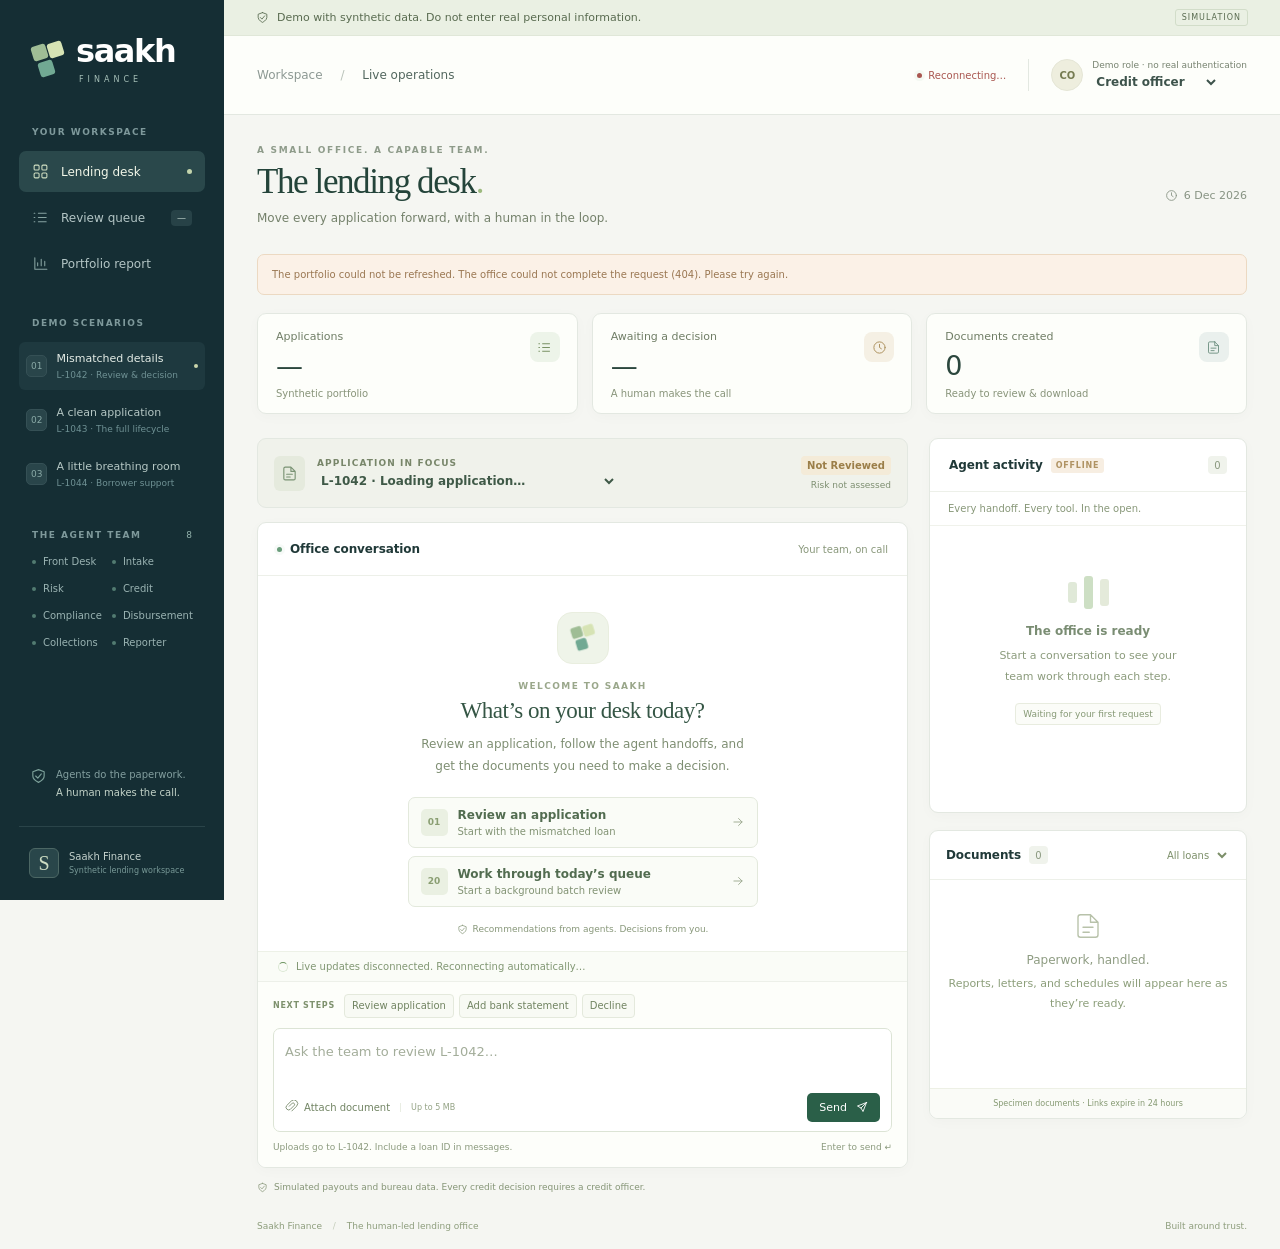
==== static/index.html @ af559e89 "Add lending console and live activity feed" ====
<!doctype html>
<html lang="en">
  <head>
    <meta charset="utf-8">
    <meta name="viewport" content="width=device-width, initial-scale=1">
    <meta name="theme-color" content="#152d33">
    <meta name="description" content="Saakh Finance — a synthetic lending office where agents do the paperwork and a human makes the call.">
    <title>Saakh Finance · Lending office</title>
    <link rel="stylesheet" href="/static/styles.css">
    <script src="/static/app.js" defer></script>
  </head>
  <body>
    <svg xmlns="http://www.w3.org/2000/svg" class="svg-library" aria-hidden="true">
      <symbol id="i-grid" viewBox="0 0 24 24"><rect x="3" y="3" width="7" height="7" rx="1.5"/><rect x="14" y="3" width="7" height="7" rx="1.5"/><rect x="3" y="14" width="7" height="7" rx="1.5"/><rect x="14" y="14" width="7" height="7" rx="1.5"/></symbol>
      <symbol id="i-chart" viewBox="0 0 24 24"><path d="M4 4v16h17M8 15v-4m5 4V6m5 9v-6"/></symbol>
      <symbol id="i-list" viewBox="0 0 24 24"><path d="M9 6h11M9 12h11M9 18h11M3 6h1m-1 6h1m-1 6h1"/></symbol>
      <symbol id="i-arrow" viewBox="0 0 24 24"><path d="M5 12h14m-6-6 6 6-6 6"/></symbol>
      <symbol id="i-send" viewBox="0 0 24 24"><path d="m21 3-7 18-4-7-7-4L21 3ZM10 14 21 3"/></symbol>
      <symbol id="i-paperclip" viewBox="0 0 24 24"><path d="m8 13 6-6a3 3 0 0 1 4 4l-8 8a5 5 0 0 1-7-7l9-9a7 7 0 0 1 10 10l-9 9" transform="translate(0 -1) scale(.9)"/></symbol>
      <symbol id="i-file" viewBox="0 0 24 24"><path d="M14 3H6a2 2 0 0 0-2 2v14a2 2 0 0 0 2 2h12a2 2 0 0 0 2-2V9l-6-6ZM14 3v6h6M8 13h8m-8 4h5"/></symbol>
      <symbol id="i-download" viewBox="0 0 24 24"><path d="M12 3v12m-5-5 5 5 5-5M4 16v4h16v-4"/></symbol>
      <symbol id="i-shield" viewBox="0 0 24 24"><path d="m12 3 8 3v6c0 5-8 9-8 9s-8-4-8-9V6l8-3Z"/><path d="m8 12 3 3 5-6"/></symbol>
      <symbol id="i-clock" viewBox="0 0 24 24"><circle cx="12" cy="12" r="9"/><path d="M12 7v5l3 2"/></symbol>
      <symbol id="i-plus" viewBox="0 0 24 24"><path d="M12 5v14M5 12h14"/></symbol>
    </svg>
    <a class="skip-link" href="#message-input">Skip to conversation</a>
    <div class="app-shell">
      <aside class="sidebar" aria-label="Workspace navigation">
        <a class="brand" href="/" aria-label="Saakh Finance home">
          <span class="brand-mark" aria-hidden="true"><span></span><span></span><span></span></span>
          <span class="brand-name">saakh<span>FINANCE</span></span>
        </a>
        <div class="sidebar-section-label">YOUR WORKSPACE</div>
        <nav class="primary-nav" aria-label="Main navigation">
          <a href="#workspace" class="nav-item active" aria-current="page"><svg class="icon"><use href="#i-grid"></use></svg><span>Lending desk</span><span class="nav-dot" aria-hidden="true"></span></a>
          <button class="nav-item" type="button" data-command="review queue"><svg class="icon"><use href="#i-list"></use></svg><span>Review queue</span><span class="nav-count" id="queue-count">—</span></button>
          <button class="nav-item" type="button" data-command="dashboard"><svg class="icon"><use href="#i-chart"></use></svg><span>Portfolio report</span></button>
        </nav>
        <div class="sidebar-section-label scenarios-label">DEMO SCENARIOS</div>
        <div class="scenario-list">
          <button type="button" class="scenario-button selected" data-select-loan="L-1042"><span class="scenario-number">01</span><span>Mismatched details<small>L-1042 · Review & decision</small></span><span class="scenario-indicator" aria-hidden="true"></span></button>
          <button type="button" class="scenario-button" data-select-loan="L-1043"><span class="scenario-number">02</span><span>A clean application<small>L-1043 · The full lifecycle</small></span><span class="scenario-indicator" aria-hidden="true"></span></button>
          <button type="button" class="scenario-button" data-select-loan="L-1044"><span class="scenario-number">03</span><span>A little breathing room<small>L-1044 · Borrower support</small></span><span class="scenario-indicator" aria-hidden="true"></span></button>
        </div>
        <div class="team-heading"><span class="sidebar-section-label">THE AGENT TEAM</span><span class="team-count">8</span></div>
        <div class="agent-roster" id="agent-roster" aria-label="Agent team">
          <div class="roster-agent" data-agent="front desk"><span class="roster-dot"></span>Front Desk</div>
          <div class="roster-agent" data-agent="intake"><span class="roster-dot"></span>Intake</div>
          <div class="roster-agent" data-agent="risk"><span class="roster-dot"></span>Risk</div>
          <div class="roster-agent" data-agent="credit"><span class="roster-dot"></span>Credit</div>
          <div class="roster-agent" data-agent="compliance"><span class="roster-dot"></span>Compliance</div>
          <div class="roster-agent" data-agent="disbursement"><span class="roster-dot"></span>Disbursement</div>
          <div class="roster-agent" data-agent="collections"><span class="roster-dot"></span>Collections</div>
          <div class="roster-agent" data-agent="reporter"><span class="roster-dot"></span>Reporter</div>
        </div>
        <div class="sidebar-note"><svg class="icon"><use href="#i-shield"></use></svg><p>Agents do the paperwork.<br><strong>A human makes the call.</strong></p></div>
        <div class="sidebar-footer"><span class="small-brand-mark">S</span><span>Saakh Finance<small>Synthetic lending workspace</small></span></div>
      </aside>

      <main class="main-shell" id="workspace">
        <div class="demo-banner"><svg class="icon"><use href="#i-shield"></use></svg><span>Demo with synthetic data. Do not enter real personal information.</span><span class="demo-label">SIMULATION</span></div>
        <header class="topbar">
          <div class="breadcrumb">Workspace <span>/</span> <strong>Live operations</strong></div>
          <div class="topbar-controls">
            <span class="connection-state connecting" id="connection-state" role="status"><span class="connection-dot"></span><span id="connection-label">Connecting</span></span>
            <div class="role-control"><span class="user-avatar" id="role-avatar" aria-hidden="true">CO</span><div><label for="role-select">Demo role · no real authentication</label><select id="role-select" aria-label="Synthetic demo role"><option value="credit_officer">Credit officer</option><option value="ops">Operations</option><option value="borrower">Borrower</option></select></div></div>
          </div>
        </header>
        <div class="page-content">
          <section class="page-heading" aria-labelledby="page-title"><div><div class="eyebrow">A SMALL OFFICE. A CAPABLE TEAM.</div><h1 id="page-title">The lending desk<span>.</span></h1><p>Move every application forward, with a human in the loop.</p></div><div class="date-chip"><svg class="icon"><use href="#i-clock"></use></svg><span id="today-label">Today</span></div></section>
          <div id="page-notice" class="page-notice" role="alert" hidden></div>
          <section class="metrics" aria-label="Workspace overview">
            <div class="metric-card"><div><span class="metric-label">Applications</span><strong id="metric-loans">—</strong></div><span class="metric-icon"><svg class="icon"><use href="#i-list"></use></svg></span><span class="metric-description">Synthetic portfolio</span></div>
            <div class="metric-card"><div><span class="metric-label">Awaiting a decision</span><strong id="metric-pending">—</strong></div><span class="metric-icon amber"><svg class="icon"><use href="#i-clock"></use></svg></span><span class="metric-description">A human makes the call</span></div>
            <div class="metric-card"><div><span class="metric-label">Documents created</span><strong id="metric-documents">—</strong></div><span class="metric-icon blue"><svg class="icon"><use href="#i-file"></use></svg></span><span class="metric-description">Ready to review & download</span></div>
          </section>

          <div class="workbench">
            <div class="conversation-column">
              <section class="loan-context" aria-label="Selected application">
                <div class="loan-icon" aria-hidden="true"><svg class="icon"><use href="#i-file"></use></svg></div>
                <div class="loan-select-wrap"><label for="loan-select">APPLICATION IN FOCUS</label><select id="loan-select"><option value="L-1042">L-1042 · Loading application…</option></select></div>
                <div class="loan-badges"><span id="loan-status" class="status-badge neutral">Loading</span><span id="loan-risk" class="risk-label">Risk not assessed</span></div>
              </section>

              <section class="chat-panel panel" aria-labelledby="conversation-title">
                <header class="panel-header"><div><span class="panel-heading-dot" aria-hidden="true"></span><h2 id="conversation-title">Office conversation</h2></div><span class="panel-subtitle">Your team, on call</span></header>
                <div class="messages" id="messages" role="log" aria-live="polite" aria-relevant="additions" aria-label="Conversation messages" tabindex="0">
                  <div class="welcome" id="welcome-card">
                    <span class="welcome-emblem" aria-hidden="true"><span class="brand-mark"><span></span><span></span><span></span></span></span>
                    <div class="eyebrow">WELCOME TO SAAKH</div><h3>What’s on your desk today?</h3><p>Review an application, follow the agent handoffs, and get the documents you need to make a decision.</p>
                    <div class="welcome-options"><button type="button" data-command="review L-1042"><span class="welcome-option-icon">01</span><span>Review an application<small>Start with the mismatched loan</small></span><svg class="icon"><use href="#i-arrow"></use></svg></button><button type="button" data-command="Review today's 20 applications"><span class="welcome-option-icon">20</span><span>Work through today’s queue<small>Start a background batch review</small></span><svg class="icon"><use href="#i-arrow"></use></svg></button></div>
                    <div class="welcome-footnote"><svg class="icon"><use href="#i-shield"></use></svg>Recommendations from agents. Decisions from you.</div>
                  </div>
                </div>
                <div class="work-status" id="work-status" role="status" hidden><span class="working-spinner" aria-hidden="true"></span><span id="work-status-text">The team is working on your request…</span></div>
                <div class="composer-area">
                  <div class="quick-actions"><span class="quick-actions-label">NEXT STEPS</span><div id="loan-actions" class="action-chips" aria-label="Commands for the selected loan"></div></div>
                  <form id="chat-form" class="composer-form">
                    <label for="message-input" class="sr-only">Message the lending team</label><textarea id="message-input" name="message" placeholder="Ask the team to review L-1042…" rows="2" maxlength="8000" required></textarea>
                    <div class="composer-toolbar"><div class="composer-tools"><input type="file" id="file-input" accept=".csv,.json,.pdf,.png,.jpg,.jpeg,.docx,.xlsx" hidden><button type="button" id="upload-button" class="upload-button" aria-label="Upload a document for the selected application"><svg class="icon"><use href="#i-paperclip"></use></svg><span>Attach document</span></button><span class="upload-hint">Up to 5 MB</span></div><button type="submit" id="send-button" class="send-button"><span>Send</span><svg class="icon"><use href="#i-send"></use></svg></button></div>
                  </form>
                  <div class="composer-caption"><span id="composer-context">Uploads go to L-1042. Include a loan ID in messages.</span><span>Enter to send <span aria-hidden="true">↵</span></span></div>
                </div>
              </section>
              <div class="workspace-footnote"><svg class="icon"><use href="#i-shield"></use></svg>Simulated payouts and bureau data. Every credit decision requires a credit officer.</div>
            </div>

            <aside class="inspector" aria-label="Agent activity and generated documents">
              <section class="activity-panel panel" aria-labelledby="activity-title">
                <header class="panel-header"><div><h2 id="activity-title">Agent activity</h2><span class="live-label" id="activity-live-label">LIVE</span></div><span class="count-badge" id="activity-count">0</span></header>
                <div class="activity-intro">Every handoff. Every tool. In the open.</div>
                <div id="activity-feed" class="activity-feed" role="log" aria-live="polite" aria-relevant="additions" aria-label="Live agent actions" tabindex="0"><div class="activity-empty" id="activity-empty"><div class="activity-empty-icon"><span></span><span></span><span></span></div><strong>The office is ready</strong><p>Start a conversation to see your team work through each step.</p><span class="empty-status">Waiting for your first request</span></div></div>
              </section>
              <section class="documents-panel panel" aria-labelledby="documents-title"><header class="panel-header"><div><h2 id="documents-title">Documents</h2><span class="count-badge" id="documents-count">0</span></div><select id="document-filter" aria-label="Filter documents"><option value="all">All loans</option><option value="selected">In focus</option></select></header><div class="documents-list" id="documents-list"><div class="documents-empty"><svg class="icon"><use href="#i-file"></use></svg><strong>Paperwork, handled.</strong><p>Reports, letters, and schedules<br>will appear here as they’re ready.</p></div></div><div class="documents-footer">Specimen documents · Links expire in 24 hours</div></section>
            </aside>
          </div>
          <footer class="page-footer"><span>Saakh Finance <span aria-hidden="true">/</span> The human-led lending office</span><span>Built around trust.</span></footer>
        </div>
      </main>
    </div>
    <div id="toast" class="toast" role="status" aria-live="polite" hidden></div>
  </body>
</html>
---- static/styles.css ----
@charset "UTF-8";
:root{--ink:#203938;--muted:#788582;--teal:#216b5b;--teal-dark:#195747;--teal-wash:#eaf3ee;--navy:#152e34;--paper:#f5f6f2;--line:#e3e8e1;--amber:#a37535;--white:#fff;--shadow:0 3px 14px rgba(25,49,45,.025);font-family:Inter,ui-sans-serif,system-ui,-apple-system,BlinkMacSystemFont,"Segoe UI",sans-serif;font-synthesis:none;color-scheme:light}
*{box-sizing:border-box}body{margin:0;background:var(--paper);color:var(--ink);font-size:14px;-webkit-font-smoothing:antialiased}button,input,textarea,select{font:inherit}button,a,select{-webkit-tap-highlight-color:transparent}button,select{cursor:pointer}button{color:inherit}button:disabled{cursor:wait;opacity:.55}button{transition:background .16s,color .16s,border-color .16s,transform .16s}button:focus-visible,a:focus-visible,select:focus-visible,textarea:focus-visible,[tabindex]:focus-visible{outline:3px solid #61ad98;outline-offset:3px}button:hover:not(:disabled){filter:brightness(.98)}a{color:inherit}.svg-library{position:absolute;width:0;height:0;overflow:hidden}.icon{width:18px;height:18px;flex-shrink:0;fill:none;stroke:currentColor;stroke-width:1.6;stroke-linecap:round;stroke-linejoin:round}.sr-only{position:absolute;width:1px;height:1px;padding:0;margin:-1px;overflow:hidden;clip:rect(0,0,0,0);white-space:nowrap;border:0}[hidden]{display:none!important}.skip-link{position:fixed;top:10px;left:10px;padding:12px 16px;z-index:20;background:white;border:2px solid var(--teal);border-radius:6px;transform:translateY(-160%)}.skip-link:focus{transform:translateY(0)}
.app-shell{display:flex;min-height:100vh}.sidebar{width:224px;flex:0 0 224px;background:var(--navy);color:#d7e2df;padding:35px 19px 22px;display:flex;flex-direction:column;min-height:100vh;position:sticky;top:0;height:100vh;overflow-y:auto;scrollbar-width:thin}.brand{display:flex;align-items:center;gap:12px;text-decoration:none;margin:0 13px 43px}.brand-name{font-size:32px;font-weight:650;letter-spacing:-1.4px;line-height:1;color:#fff}.brand-name>span{display:block;font-size:8px;letter-spacing:4px;font-weight:500;margin:9px 0 0 3px;color:#a6c0b8}.brand-mark{display:block;position:relative;width:32px;height:36px;flex-shrink:0}.brand-mark>span{display:block;position:absolute;width:15px;height:15px;border-radius:3px;transform:rotate(-17deg);background:#9fbd95}.brand-mark>span:nth-child(1){left:0;top:3px}.brand-mark>span:nth-child(2){left:16px;top:0;background:#d6e3b4}.brand-mark>span:nth-child(3){left:7px;top:19px;background:#71a993}.sidebar-section-label{font-size:9px;font-weight:600;letter-spacing:1.5px;color:#7e999b;margin:0 13px 14px}.primary-nav{display:grid;gap:5px}.nav-item{display:flex;align-items:center;gap:12px;text-align:left;width:100%;border:0;border-radius:7px;padding:12px 13px;background:transparent;text-decoration:none;font-size:12px;color:#b3c5c5;font-weight:500}.nav-item .icon{width:17px;height:17px;stroke-width:1.5;color:#88a4a2}.nav-item:hover{background:#203c42;color:#fff}.nav-item.active{background:#2a484b;color:#f2f7e9}.nav-item.active .icon{color:#d0dec2}.nav-dot{width:5px;height:5px;border-radius:50%;background:#c3d4ac;margin-left:auto}.nav-count{margin-left:auto;font-size:9px;background:#274247;color:#c4d7cf;border-radius:4px;padding:3px 5px;min-width:21px;text-align:center}.scenarios-label{margin-top:34px}.scenario-list{display:grid;gap:6px}.scenario-button{display:flex;align-items:center;text-align:left;gap:9px;border:0;width:100%;background:transparent;padding:10px 7px;color:#b6c8c5;border-radius:6px;font-size:11px;font-weight:500}.scenario-button:hover,.scenario-button.selected{background:#1e393f}.scenario-number{font-size:9px;color:#8baba8;background:#29454a;border:1px solid #355055;border-radius:5px;padding:5px 4px}.scenario-button small{display:block;color:#6f9194;font-size:9px;margin-top:5px;font-weight:400}.scenario-indicator{width:4px;height:4px;background:transparent;border-radius:50%;margin-left:auto}.scenario-button.selected .scenario-indicator{background:#cbd6ac}.scenario-button.selected{color:#e5ede7}.team-heading{display:flex;align-items:center;margin:32px 13px 14px}.team-heading .sidebar-section-label{margin:0}.team-count{font-size:9px;color:#94b4ad;margin-left:auto}.agent-roster{display:grid;grid-template-columns:1fr 1fr;gap:16px 10px;padding:2px 13px}.roster-agent{display:flex;align-items:center;gap:7px;color:#9ab3b2;font-size:10px}.roster-dot{width:4px;height:4px;background:#527b71;border-radius:50%;flex-shrink:0}.roster-agent.working{color:#e3edc4}.roster-agent.working .roster-dot{background:#d6e8a9;box-shadow:0 0 0 4px #d6e8a918;animation:pulse 1.3s ease-in-out infinite}.sidebar-note{display:flex;gap:9px;padding:22px 11px 24px;margin-top:auto;color:#7da19a}.sidebar-note .icon{width:17px;margin-top:5px}.sidebar-note p{margin:4px 0 0;font-size:10px;line-height:1.8;color:#839f9f}.sidebar-note strong{font-weight:400;color:#c3d3c8}.sidebar-footer{display:flex;gap:10px;align-items:center;border-top:1px solid #2a4449;padding:21px 10px 0;font-size:10px;font-weight:500;color:#c5d2cd}.small-brand-mark{display:flex;align-items:center;justify-content:center;font-family:Georgia,serif;font-size:20px;border:1px solid #4c6764;width:30px;height:30px;background:#29464a;border-radius:6px;color:#ccdcc2}.sidebar-footer small{display:block;font-size:8px;color:#789997;font-weight:400;margin-top:4px}
.main-shell{min-width:0;flex:1}.demo-banner{min-height:36px;display:flex;align-items:center;gap:8px;padding:8px 32px;background:#eaf0e3;color:#667657;border-bottom:1px solid #e0e7d8;font-size:10px;font-weight:450}.demo-banner .icon{width:13px;height:13px}.demo-label{font-size:8px;letter-spacing:1px;margin-left:auto;border:1px solid #d2ddc9;border-radius:3px;padding:3px 6px;white-space:nowrap}.topbar{height:79px;border-bottom:1px solid var(--line);padding:0 33px;display:flex;align-items:center;justify-content:space-between;gap:20px;background:#fdfefa}.breadcrumb{font-size:11px;color:#8d9993;white-space:nowrap}.breadcrumb span{display:inline-block;margin:0 14px;color:#bac3ba}.breadcrumb strong{font-weight:500;color:#52675e}.topbar-controls{display:flex;align-items:center;gap:22px}.connection-state{display:inline-flex;align-items:center;gap:6px;white-space:nowrap;color:#567868;font-size:10px}.connection-dot{width:5px;height:5px;border-radius:50%;background:#599a74;box-shadow:0 0 0 3px #599a740e}.connection-state.connecting{color:#a27d44}.connection-state.connecting .connection-dot{background:#a27d44}.connection-state.disconnected{color:#a95750}.connection-state.disconnected .connection-dot{background:#a95750}.role-control{display:flex;align-items:center;gap:9px;border-left:1px solid var(--line);padding-left:22px}.user-avatar{display:flex;align-items:center;justify-content:center;width:32px;height:32px;background:#eeeede;border:1px solid #e5e6d6;border-radius:50%;font-size:10px;font-weight:600;color:#767c52}.role-control label{display:block;font-size:8px;color:#8a9384;margin-bottom:3px}.role-control select{padding:0 18px 0 0;font-size:11px;background:transparent;border:0;max-width:165px;color:#3d534b;font-weight:550}.page-content{max-width:1570px;margin:auto;padding:30px 33px 18px}.page-heading{display:flex;align-items:center;justify-content:space-between;gap:20px;margin:0 0 26px}.eyebrow{color:#8e9b8a;font-size:8px;font-weight:600;letter-spacing:1.7px}.page-heading h1{font-family:Georgia,"Times New Roman",serif;font-weight:400;font-size:35px;letter-spacing:-1.4px;margin:7px 0 8px;line-height:1.12;color:#24443a}.page-heading h1>span{color:#9dba7f}.page-heading p{font-size:11px;color:#829082;margin:0;line-height:1.6}.date-chip{display:flex;align-items:center;gap:6px;color:#879383;font-size:10px;white-space:nowrap;margin-top:17px}.date-chip .icon{width:13px;height:13px}.metrics{display:grid;grid-template-columns:repeat(3,1fr);gap:14px;margin-bottom:24px}.metric-card{position:relative;padding:16px 18px 14px;border:1px solid var(--line);border-radius:9px;background:#fdfefa;box-shadow:var(--shadow)}.metric-label{display:block;font-size:10px;color:#7d8b7d;font-weight:500}.metric-card strong{display:block;font-size:27px;line-height:1.3;letter-spacing:-.8px;font-weight:450;color:#2b473d;margin-top:5px}.metric-icon{position:absolute;right:17px;top:18px;display:flex;align-items:center;justify-content:center;width:30px;height:30px;border-radius:8px;background:#edf4e9;color:#799164}.metric-icon .icon{width:15px;height:15px}.metric-icon.amber{background:#f5f0e4;color:#af9461}.metric-icon.blue{background:#eaf0ed;color:#78988a}.metric-description{display:block;margin-top:5px;font-size:9px;color:#98a08e}.workbench{display:grid;grid-template-columns:minmax(0,1fr) 318px;gap:21px;align-items:start}.conversation-column{min-width:0}.loan-context{display:flex;align-items:center;gap:12px;padding:14px 16px;border:1px solid var(--line);border-radius:9px;background:#f0f2eb;margin-bottom:14px;min-height:70px}.loan-icon{width:31px;height:35px;display:flex;align-items:center;justify-content:center;background:#e5eadd;color:#799273;border-radius:6px;flex-shrink:0}.loan-icon .icon{width:17px;height:17px}.loan-select-wrap{min-width:0;flex:1}.loan-select-wrap label{display:block;font-size:7px;letter-spacing:1.1px;font-weight:650;color:#8d987f;margin-bottom:5px}.loan-select-wrap select{display:block;width:100%;background:transparent;border:0;padding:0 17px 0 0;max-width:300px;font-size:11px;font-weight:550;color:#3f5947;text-overflow:ellipsis}.loan-badges{display:flex;align-items:flex-end;flex-direction:column;gap:5px;max-width:150px}.status-badge{display:inline-block;border-radius:4px;padding:4px 6px;font-size:8px;font-weight:550;background:#e6ecdf;color:#768267;white-space:nowrap}.status-badge.warning{background:#f4ebd8;color:#9b7e48}.status-badge.success{background:#dfefe6;color:#387b5d}.status-badge.danger{background:#f4e8e3;color:#ab6252}.risk-label{font-size:8px;color:#91a08a;white-space:nowrap}.risk-label.high{color:#b16e53}.risk-label.medium{color:#a1874c}.risk-label.low{color:#5e9171}.panel{background:#fff;border:1px solid var(--line);border-radius:9px;box-shadow:var(--shadow);overflow:hidden}.panel-header{height:53px;display:flex;align-items:center;justify-content:space-between;gap:12px;padding:0 19px;border-bottom:1px solid #edf0e9}.panel-header>div{display:flex;align-items:center;gap:8px;min-width:0}.panel-header h2{font-size:11px;font-weight:600;margin:0;letter-spacing:-.1px}.panel-heading-dot{width:5px;height:5px;background:#6a9d7b;border-radius:50%;box-shadow:0 0 0 3px #6a9d7b0d}.panel-subtitle{color:#9ca69a;font-size:8px;white-space:nowrap}.messages{height:375px;overflow-y:auto;padding:21px 20px;scrollbar-width:thin;scrollbar-color:#d6dfd2 transparent;overscroll-behavior:contain}.welcome{text-align:center;padding:15px 8px 8px;max-width:450px;margin:0 auto}.welcome-emblem{width:52px;height:52px;display:flex;align-items:center;justify-content:center;margin:0 auto 17px;background:#eff4e9;border:1px solid #e9eedf;border-radius:15px}.welcome-emblem .brand-mark{transform:scale(.74)}.welcome .eyebrow{font-size:7px;letter-spacing:1.4px;color:#9aa78b}.welcome h3{font-family:Georgia,"Times New Roman",serif;font-size:23px;font-weight:400;letter-spacing:-.5px;color:#355645;margin:7px 0 10px}.welcome>p{font-size:10px;color:#8a9785;line-height:1.8;max-width:330px;margin:0 auto 19px}.welcome-options{display:grid;gap:8px;max-width:350px;margin:0 auto}.welcome-options button{width:100%;display:flex;gap:10px;align-items:center;text-align:left;border:1px solid #e3e9dc;border-radius:7px;background:#fafcf7;padding:10px 12px;color:#526c50;font-size:10px;font-weight:550}.welcome-option-icon{width:27px;height:27px;border-radius:5px;background:#eaf0e2;display:flex;align-items:center;justify-content:center;color:#8a9e72;font-size:9px}.welcome-options small{display:block;margin-top:4px;color:#9aa58d;font-size:8px;font-weight:400}.welcome-options .icon{width:14px;height:14px;margin-left:auto;color:#9da990}.welcome-footnote{display:flex;align-items:center;justify-content:center;gap:5px;font-size:8px;color:#a1aa99;margin-top:17px}.welcome-footnote .icon{width:11px;height:11px}.composer-area{border-top:1px solid #edf0e9;padding:12px 15px 12px;background:#fdfefa}.quick-actions{display:flex;align-items:flex-start;gap:9px;margin-bottom:10px}.quick-actions-label{font-size:6px;letter-spacing:.7px;font-weight:650;color:#a0ab94;padding-top:7px;white-space:nowrap}.action-chips{display:flex;gap:5px;flex-wrap:wrap;min-width:0}.action-chip{border:1px solid #e4e9dc;background:#f8faf4;border-radius:4px;padding:5px 7px;font-size:8px;color:#839174;line-height:1.2}.action-chip:hover{border-color:#a3b896;color:#3d6b4d;background:#edf4e6}.composer-form{border:1px solid #dce4d5;border-radius:7px;padding:0 11px;background:#fff;transition:border-color .16s,box-shadow .16s}.composer-form:focus-within{border-color:#9db69c;box-shadow:0 0 0 3px #8aab8710}.composer-form textarea{display:block;border:0;resize:none;background:transparent;width:100%;min-height:62px;max-height:160px;outline:none!important;box-shadow:none;font-size:11px;color:#395443;line-height:1.7;padding:12px 0 7px}.composer-form textarea::placeholder{color:#a3ad9a}.composer-toolbar{display:flex;align-items:center;justify-content:space-between;gap:10px;padding:0 0 9px}.composer-tools{display:flex;align-items:center;gap:10px}.upload-button{border:0;background:transparent;padding:4px 0;display:flex;align-items:center;gap:5px;color:#85937c;font-size:8px}.upload-button .icon{width:14px;height:14px}.upload-hint{color:#b1b9a9;font-size:7px;border-left:1px solid #e9ede3;padding-left:10px}.send-button{display:flex;align-items:center;gap:9px;border:0;border-radius:5px;background:#2a5f48;color:#fff;font-size:9px;font-weight:500;padding:8px 12px}.send-button:hover{background:#214f3c}.send-button .icon{width:12px;height:12px;stroke-width:1.8}.composer-caption{display:flex;justify-content:space-between;gap:10px;font-size:7px;color:#a5ae9a;line-height:1.7;margin-top:8px}.composer-caption>span:last-child{white-space:nowrap}.workspace-footnote{display:flex;gap:6px;align-items:center;color:#9ca792;font-size:8px;margin:12px 0 0;line-height:1.6}.workspace-footnote .icon{width:11px;height:11px}.inspector{display:grid;gap:17px;min-width:0}.live-label{font-size:6px;letter-spacing:.8px;font-weight:600;background:#eaf4eb;color:#72a17b;padding:3px 5px;border-radius:3px}.live-label.offline{background:#f7eee2;color:#af9262}.count-badge{display:inline-flex;align-items:center;justify-content:center;font-size:8px;background:#f0f3ec;color:#8a987f;min-width:19px;height:18px;padding:0 5px;border-radius:4px}.activity-intro{font-size:9px;padding:11px 18px;color:#a1ab96;border-bottom:1px solid #f0f2eb}.activity-feed{height:286px;overflow-y:auto;padding:0 16px;scrollbar-width:thin;scrollbar-color:#d6dfd2 transparent;overscroll-behavior:contain}.activity-empty{text-align:center;max-width:220px;margin:45px auto 0}.activity-empty-icon{display:flex;gap:7px;align-items:center;justify-content:center;height:42px;margin:0 auto 9px}.activity-empty-icon span{width:9px;height:21px;border-radius:3px;background:#e0e9d8}.activity-empty-icon span:nth-child(2){height:33px;background:#cddfc4}.activity-empty-icon span:nth-child(3){height:27px;background:#e4eada}.activity-empty strong{font-size:11px;font-weight:550;color:#7a8d73}.activity-empty p{font-size:9px;line-height:1.9;color:#a0ab95;margin:8px auto 16px;max-width:180px}.empty-status{font-size:7px;border:1px solid #e8ecdf;color:#a1af93;border-radius:4px;padding:5px 7px;background:#fbfcf8}.documents-panel .panel-header{padding:0 16px;height:49px}.documents-panel select{font-size:8px;color:#9aa68e;border:0;background:transparent;padding-right:4px;max-width:90px}.documents-list{height:208px;overflow-y:auto;scrollbar-width:thin;scrollbar-color:#d6dfd2 transparent;padding:0 16px}.documents-empty{text-align:center;padding:31px 0 24px;color:#b8c2aa}.documents-empty>.icon{width:30px;height:30px;stroke-width:1.1;margin-bottom:9px}.documents-empty strong{display:block;font-size:10px;color:#8e9c82;font-weight:500}.documents-empty p{font-size:9px;color:#a8b29c;line-height:1.8;margin:7px 0 0}.documents-footer{font-size:7px;background:#fafbf7;color:#a6b097;text-align:center;padding:10px;border-top:1px solid #edf0e5}.page-footer{display:flex;justify-content:space-between;gap:20px;color:#a7b09c;font-size:7px;margin:27px 0 0}.page-footer>span>span{margin:0 8px;color:#c5cdbb}
.message{display:flex;align-items:flex-start;gap:10px;margin-bottom:20px;animation:appear .2s ease}.message:last-child{margin-bottom:4px}.message-avatar{display:flex;align-items:center;justify-content:center;width:27px;height:27px;flex:0 0 27px;background:#edf3e8;color:#78916d;font-size:8px;font-weight:650;border:1px solid #e1e9d9;border-radius:8px}.message-content{flex:1;min-width:0}.message-meta{display:flex;align-items:center;gap:8px;font-size:9px;margin:1px 0 6px;line-height:1.4}.message-author{font-weight:600;color:#4f6b4e}.message-time{color:#aab39e;font-size:7px}.message-text{margin:0;font-size:11px;white-space:pre-wrap;overflow-wrap:anywhere;color:#65775b;line-height:1.8}.message.user{flex-direction:row-reverse}.message.user .message-avatar{background:#edf0e4;color:#80885c;border-color:#e3e8d5}.message.user .message-meta{justify-content:flex-end}.message.user .message-text{background:#f0f5eb;border:1px solid #e7eedf;padding:10px 13px;border-radius:8px 2px 8px 8px;color:#4d6946}.message.user .message-content{max-width:88%}.message.error .message-text{color:#9b6256;background:#fbf3ee;border-left:2px solid #cd9a84;padding:9px 12px}.message.system .message-text{font-size:10px;color:#92a080}.message-file{display:flex;align-items:center;gap:9px;text-decoration:none;background:#fafcf6;border:1px solid #e1e9d8;border-radius:7px;padding:10px;margin-top:8px;color:#5b7b4b;font-size:10px;overflow-wrap:anywhere}.message-file>span{flex:1;min-width:0}.message-file .icon{width:17px;height:17px}.message-file:hover{background:#f0f7e9}.work-status{display:flex;align-items:center;gap:8px;font-size:9px;color:#819773;padding:9px 20px;border-top:1px solid #edf1e7;background:#fafcf7}.working-spinner{width:10px;height:10px;border-radius:50%;border:1.5px solid #dce8d4;border-top-color:#6d9560;animation:spin .8s linear infinite;flex-shrink:0}.activity-item{position:relative;padding:14px 0 14px 27px;border-bottom:1px solid #f0f3e9;animation:appear .18s ease}.activity-item:last-child{border-bottom:0}.activity-item:before{content:"";position:absolute;width:7px;height:7px;background:#d3dfc9;border:3px solid white;box-shadow:0 0 0 1px #e1e8d9;border-radius:50%;left:1px;top:16px}.activity-item.handoff:before{background:#94b97e}.activity-item.tool:before{background:#9aacae}.activity-item.error:before{background:#c48f78}.activity-item.mention:before{background:#b6a774}.activity-meta{display:flex;align-items:center;justify-content:space-between;gap:10px;font-size:8px;line-height:1.3;margin-bottom:5px}.activity-agent{font-weight:550;color:#667f59}.activity-time{font-size:6px;color:#b1baa5;white-space:nowrap}.activity-text{color:#8b9b7e;font-size:9px;line-height:1.75;white-space:pre-wrap;overflow-wrap:anywhere}.activity-kind{display:inline-block;margin-top:5px;font-size:6px;text-transform:uppercase;letter-spacing:.6px;background:#f2f5ed;color:#9bac8e;border-radius:3px;padding:3px 5px}.activity-item.error .activity-text{color:#a57966}.event-progress{display:block;width:100%;height:4px;border:0;border-radius:3px;margin:8px 0 2px;accent-color:#87a575}.document-item{display:flex;align-items:center;gap:9px;padding:12px 0;border-bottom:1px solid #edf1e5;text-decoration:none}.document-item:last-child{border:0}.document-item:hover .document-name{color:#47773b}.document-type{width:31px;height:35px;display:flex;align-items:center;justify-content:center;border:1px solid #e5eadb;background:#f5f8ef;color:#94a47e;border-radius:5px;font-size:6px;font-weight:600;flex-shrink:0;letter-spacing:.2px}.document-type.png,.document-type.jpg{background:#edf5ec;color:#83a17a}.document-type.csv,.document-type.xlsx{background:#ecf4ed;color:#6d9a7b}.document-info{min-width:0;flex:1}.document-name{font-size:9px;font-weight:500;color:#718264;white-space:nowrap;overflow:hidden;text-overflow:ellipsis;margin:0 0 5px}.document-meta{font-size:7px;color:#a7b097;display:flex;gap:7px}.document-item>.icon{width:12px;height:12px;color:#a6b092}.page-notice{background:#fbf1e7;border:1px solid #ecd9c2;color:#9a7752;padding:11px 14px;border-radius:7px;font-size:10px;line-height:1.7;margin-bottom:18px}.toast{position:fixed;bottom:24px;left:calc(50% + 100px);transform:translateX(-50%);z-index:10;background:#264d3b;color:#f0f6e6;border:1px solid #52754f;box-shadow:0 8px 35px #173c3425;padding:12px 18px;border-radius:8px;font-size:11px;max-width:min(500px,90vw);line-height:1.5}.toast.error{background:#805748;border-color:#a17d6d;color:#fff6ef}@keyframes spin{to{transform:rotate(360deg)}}@keyframes pulse{50%{opacity:.4}}@keyframes appear{from{opacity:0;transform:translateY(4px)}to{opacity:1;transform:translateY(0)}}
@media(min-width:1600px){.sidebar{width:245px;flex-basis:245px;padding-left:25px;padding-right:25px}.page-content{padding-top:36px}.page-heading h1{font-size:40px}.metrics{margin-bottom:28px}.workbench{grid-template-columns:minmax(0,1fr) 350px;gap:24px}.messages{height:420px}.activity-feed{height:315px}.documents-list{height:224px}.welcome{padding-top:30px}.welcome h3{font-size:27px}.welcome>p{font-size:11px;max-width:350px}.welcome-options{max-width:380px}.welcome-options button{font-size:11px;padding:12px}.panel-header h2{font-size:12px}.message-text{font-size:12px}.activity-text{font-size:10px}.document-name{font-size:10px}}
@media(max-width:1180px){.sidebar{width:196px;flex-basis:196px;padding:28px 12px 18px}.brand{margin-bottom:36px}.brand-name{font-size:29px}.sidebar-section-label{font-size:8px;letter-spacing:1px}.nav-item{font-size:11px}.scenario-button{font-size:10px;gap:7px}.scenario-button small{font-size:8px}.roster-agent{font-size:9px}.team-heading{margin-top:28px}.page-content{padding:26px 24px 18px}.topbar{padding:0 24px}.demo-banner{padding-left:24px;padding-right:24px}.workbench{grid-template-columns:minmax(0,1fr) 280px;gap:15px}.page-heading h1{font-size:31px}.role-control{padding-left:14px}.topbar-controls{gap:14px}.panel-subtitle{display:none}.messages{padding:18px 15px}.welcome h3{font-size:21px}.quick-actions{display:block}.quick-actions-label{display:none}.composer-caption>span:last-child{display:none}.loan-badges{max-width:105px}.loan-select-wrap select{font-size:10px}.loan-context{padding:12px 11px;gap:8px}.loan-icon{width:27px}.metric-card{padding:14px}.metric-icon{right:13px;top:16px}.metric-label{font-size:9px}.metric-description{font-size:8px}.composer-tools{gap:6px}.upload-hint{padding-left:6px}}
@media(max-width:1000px){.sidebar{width:181px;flex-basis:181px;padding-left:9px;padding-right:9px}.sidebar-section-label{margin-left:10px}.scenario-button{font-size:9px}.scenario-button small{font-size:7px}.brand{margin-left:10px;gap:9px}.brand-name{font-size:27px}.brand-mark{transform:scale(.9)}.roster-agent{font-size:8px;gap:5px}.agent-roster{padding:0 10px;gap:14px 6px}.sidebar-note{padding-left:10px;gap:5px}.sidebar-note p{font-size:9px}.page-content{padding:24px 20px 18px}.topbar{padding:0 20px}.demo-banner{padding-left:20px;padding-right:20px;font-size:9px}.workbench{grid-template-columns:minmax(0,1fr)}.inspector{grid-template-columns:1fr 1fr;gap:14px}.activity-feed{height:244px}.documents-list{height:253px}.activity-intro{font-size:8px}.documents-footer{padding:11px 5px;font-size:6px}.messages{height:345px}.welcome{padding-top:4px}.loan-badges{max-width:150px}.loan-select-wrap select{font-size:11px}.panel-subtitle{display:block}.workspace-footnote{margin-bottom:3px}.metric-description{font-size:7px}.metric-icon{width:26px;height:26px}.metric-label{font-size:8px}.metric-card strong{font-size:25px}.metric-card{padding:13px 12px}.page-heading p{font-size:10px}.topbar{height:72px}.breadcrumb{font-size:10px}.breadcrumb span{margin:0 8px}.role-control label{font-size:6px}.role-control select{font-size:10px}.connection-state{font-size:8px}.topbar-controls{gap:12px}.role-control{padding-left:12px}}
@media(max-width:760px){.app-shell{display:block}.sidebar{position:static;display:flex;flex-direction:row;align-items:center;width:100%;height:auto;min-height:0;overflow:visible;padding:15px 20px;gap:22px}.brand{margin:0;gap:8px}.brand-mark{transform:scale(.75);width:26px}.brand-name{font-size:25px}.brand-name>span{font-size:6px;margin-top:6px;letter-spacing:2.6px}.sidebar-section-label,.scenario-list,.team-heading,.agent-roster,.sidebar-note,.sidebar-footer{display:none}.primary-nav{display:flex;align-items:center;margin-left:auto;gap:4px}.nav-item{width:auto;font-size:9px;padding:9px 11px;gap:7px}.nav-item .icon{width:13px;height:13px}.nav-count,.nav-dot{display:none}.demo-banner{font-size:8px;min-height:34px;padding:8px 20px;line-height:1.5}.demo-label{font-size:6px}.topbar{height:66px}.page-content{padding-top:24px}.page-heading{margin-bottom:21px}.page-heading h1{font-size:32px}.date-chip{font-size:8px}.date-chip .icon{width:11px;height:11px}.page-heading .eyebrow{font-size:7px}.metrics{margin-bottom:19px;gap:10px}.metric-label{font-size:9px}.metric-card strong{font-size:26px}.metric-description{font-size:8px}.metric-icon{width:28px;height:28px}.workbench{gap:18px}.messages{height:375px}.welcome{padding-top:20px}.welcome h3{font-size:25px}.welcome>p{font-size:11px}.welcome-options{max-width:370px}.welcome-options button{font-size:11px}.welcome-options small{font-size:9px}.panel-header h2{font-size:12px}.message-text{font-size:12px}.message-meta{font-size:10px}.composer-form textarea{font-size:12px}.upload-button{font-size:9px}.send-button{font-size:10px}.action-chip{font-size:9px}.composer-caption{font-size:8px}.activity-text{font-size:10px}.activity-meta{font-size:9px}.activity-time{font-size:7px}.document-name{font-size:10px}.document-meta{font-size:8px}.document-type{font-size:7px}.documents-panel select{font-size:9px}.documents-count{font-size:9px}.page-footer{font-size:7px}.toast{left:50%;font-size:11px}.loan-select-wrap label{font-size:8px}.status-badge{font-size:9px}.risk-label{font-size:9px}}
@media(max-width:500px){.sidebar{padding:13px 15px;gap:10px}.brand{gap:5px}.brand-name{font-size:24px}.brand-name>span{font-size:5px;letter-spacing:2.5px}.nav-item{padding:9px 8px;font-size:0;gap:0}.nav-item .icon{width:17px;height:17px}.nav-item.active{font-size:9px;gap:6px}.demo-banner{padding:8px 15px;font-size:7px;gap:6px}.demo-banner .icon{width:12px}.demo-label{display:none}.topbar{padding:0 15px;height:64px}.breadcrumb{font-size:8px}.breadcrumb span{margin:0 6px}.role-control{padding-left:9px;gap:6px}.role-control label{font-size:5px}.role-control select{font-size:9px;max-width:122px}.user-avatar{width:27px;height:27px;font-size:8px}.connection-state{font-size:0;gap:0}.connection-dot{width:5px;height:5px}.topbar-controls{gap:9px}.page-content{padding:23px 15px 16px}.page-heading h1{font-size:30px;letter-spacing:-1px}.page-heading p{font-size:9px;max-width:230px}.page-heading .eyebrow{font-size:6px;letter-spacing:1.4px}.date-chip{display:none}.metrics{gap:7px;margin-bottom:17px}.metric-card{padding:12px 10px;border-radius:7px}.metric-label{font-size:7px;min-height:16px;max-width:90px;line-height:1.5}.metric-card strong{font-size:25px}.metric-icon{position:static;width:17px;height:17px;float:right;margin-top:-28px;background:transparent!important}.metric-icon .icon{width:14px;height:14px}.metric-description{font-size:6px;line-height:1.5;max-width:100px;min-height:18px;margin-top:3px}.loan-context{padding:12px 10px;gap:8px}.loan-icon{display:none}.loan-select-wrap select{font-size:10px;max-width:190px}.loan-select-wrap label{font-size:7px}.loan-badges{max-width:112px}.status-badge{font-size:7px}.risk-label{font-size:7px}.panel-header{padding:0 14px;height:49px}.panel-header h2{font-size:11px}.panel-subtitle{font-size:7px}.messages{height:365px;padding:17px 13px}.welcome{padding:17px 0 5px}.welcome h3{font-size:23px}.welcome>p{font-size:10px;max-width:275px}.welcome-options button{padding:10px;font-size:10px}.welcome-options small{font-size:8px}.welcome-footnote{font-size:7px}.composer-area{padding:11px}.action-chip{font-size:8px}.composer-form{padding:0 9px}.composer-form textarea{font-size:11px}.composer-caption{font-size:7px}.upload-button{font-size:8px}.upload-hint{font-size:6px}.send-button{font-size:9px}.workspace-footnote{font-size:7px;align-items:flex-start}.workspace-footnote .icon{margin-top:1px}.inspector{grid-template-columns:1fr;gap:16px}.activity-feed{height:240px;padding:0 16px}.activity-intro{font-size:9px}.activity-empty{margin-top:28px}.activity-empty strong{font-size:11px}.activity-empty p{font-size:10px}.empty-status{font-size:8px}.documents-list{height:218px}.documents-footer{font-size:7px}.documents-empty strong{font-size:11px}.documents-empty p{font-size:10px}.documents-panel select{font-size:10px}.document-name{font-size:11px}.page-footer{font-size:6px;gap:10px;margin-top:22px}.page-footer>span:last-child{display:none}.message-avatar{width:25px;height:25px;flex-basis:25px}.message{gap:7px}.message.user .message-content{max-width:90%}.message-text{font-size:11px}.message-meta{font-size:9px}.page-notice{font-size:10px;padding:10px 12px}}
@media(prefers-reduced-motion:reduce){*,*:before,*:after{animation:none!important;scroll-behavior:auto!important;transition:none!important}}

/* Keep supporting information readable at ordinary laptop and phone sizes. */
.demo-banner{font-size:11px;color:#596b50}.demo-label{font-size:8px}.breadcrumb{font-size:12px}.connection-state{font-size:10px}.role-control label{font-size:9px;color:#778370}.role-control select{font-size:12px}.eyebrow{font-size:9px}.page-heading p{font-size:12px;color:#74816b}.date-chip{font-size:11px}.metric-label{font-size:11px;color:#6f7d65}.metric-description{font-size:10px;color:#88947a}.loan-select-wrap label{font-size:9px;color:#78866a}.loan-select-wrap select{font-size:12px}.status-badge{font-size:10px}.risk-label{font-size:9px;color:#7e8f71}.panel-header h2{font-size:12px}.panel-subtitle{font-size:10px;color:#88977a}.welcome .eyebrow{font-size:9px}.welcome>p{font-size:12px;color:#7e8e72}.welcome-options button{font-size:12px}.welcome-options small{font-size:10px;color:#819273}.welcome-footnote{font-size:9px;color:#879779}.quick-actions-label{font-size:8px;color:#7e916d}.action-chip{font-size:10px;color:#718461}.composer-form textarea{font-size:13px}.upload-button{font-size:10px;color:#718463}.upload-hint{font-size:8px;color:#92a183}.send-button{font-size:11px}.composer-caption{font-size:9px;color:#8b9a7d}.workspace-footnote{font-size:9px;color:#859576}.message-text{font-size:13px;line-height:1.75}.message-meta{font-size:11px}.message-time{font-size:9px;color:#92a082}.message.system .message-text{font-size:11px}.message-file{font-size:11px}.work-status{font-size:10px}.activity-intro{font-size:10px;color:#889879}.activity-meta{font-size:10px}.activity-time{font-size:8px;color:#95a585}.activity-text{font-size:11px;color:#7a8d69}.activity-kind{font-size:8px;color:#7f936c}.activity-empty strong{font-size:12px}.activity-empty p{font-size:11px;color:#8b9b7c}.empty-status{font-size:9px;color:#869975}.count-badge{font-size:10px}.live-label{font-size:8px}.document-name{font-size:11px;color:#6c805d}.document-meta{font-size:9px;color:#8b9e79}.document-type{font-size:8px}.documents-panel select{font-size:10px;color:#7c8f69}.documents-empty strong{font-size:12px}.documents-empty p{font-size:11px;color:#8c9e7a}.documents-footer{font-size:8px;color:#869a73}.page-footer{font-size:9px;color:#8d9d7c}
@media(max-width:1180px){.breadcrumb{font-size:10px}.topbar-controls{gap:11px}.role-control label{font-size:8px}.role-control select{font-size:11px}.metric-label{font-size:10px}.metric-description{font-size:9px}.loan-select-wrap select{font-size:11px}.loan-select-wrap label{font-size:8px}.status-badge{font-size:9px}.quick-actions-label{display:none}.welcome-options button{font-size:11px}.welcome-options small{font-size:9px}.activity-text{font-size:10px}.document-name{font-size:10px}.message-text{font-size:12px}.composer-form textarea{font-size:12px}.upload-hint{display:none}}
@media(max-width:760px){.demo-banner{font-size:9px}.page-heading p{font-size:11px}.metric-label{font-size:10px}.metric-description{font-size:9px}.message-text{font-size:13px}.welcome-options button{font-size:12px}.welcome-options small{font-size:10px}.activity-text{font-size:11px}.document-name{font-size:11px}.page-footer{font-size:8px}}
@media(max-width:500px){.demo-banner{font-size:8px}.breadcrumb{font-size:9px}.role-control label{font-size:7px}.role-control select{font-size:10px}.connection-state{font-size:0}.page-heading .eyebrow{font-size:8px}.page-heading p{font-size:11px;max-width:290px}.metric-label{font-size:9px;min-height:27px}.metric-description{font-size:8px;min-height:24px}.loan-select-wrap label{font-size:8px}.loan-select-wrap select{font-size:11px}.status-badge{font-size:8px}.risk-label{font-size:8px}.panel-subtitle{font-size:8px}.welcome>p{font-size:11px}.welcome-options button{font-size:11px}.welcome-options small{font-size:9px}.welcome-footnote{font-size:8px}.action-chip{font-size:9px}.composer-caption{font-size:8px}.message-text{font-size:12px}.message-meta{font-size:10px}.message-time{font-size:8px}.upload-button{font-size:10px}.send-button{font-size:10px}.workspace-footnote{font-size:8px}.page-footer{font-size:7px}}
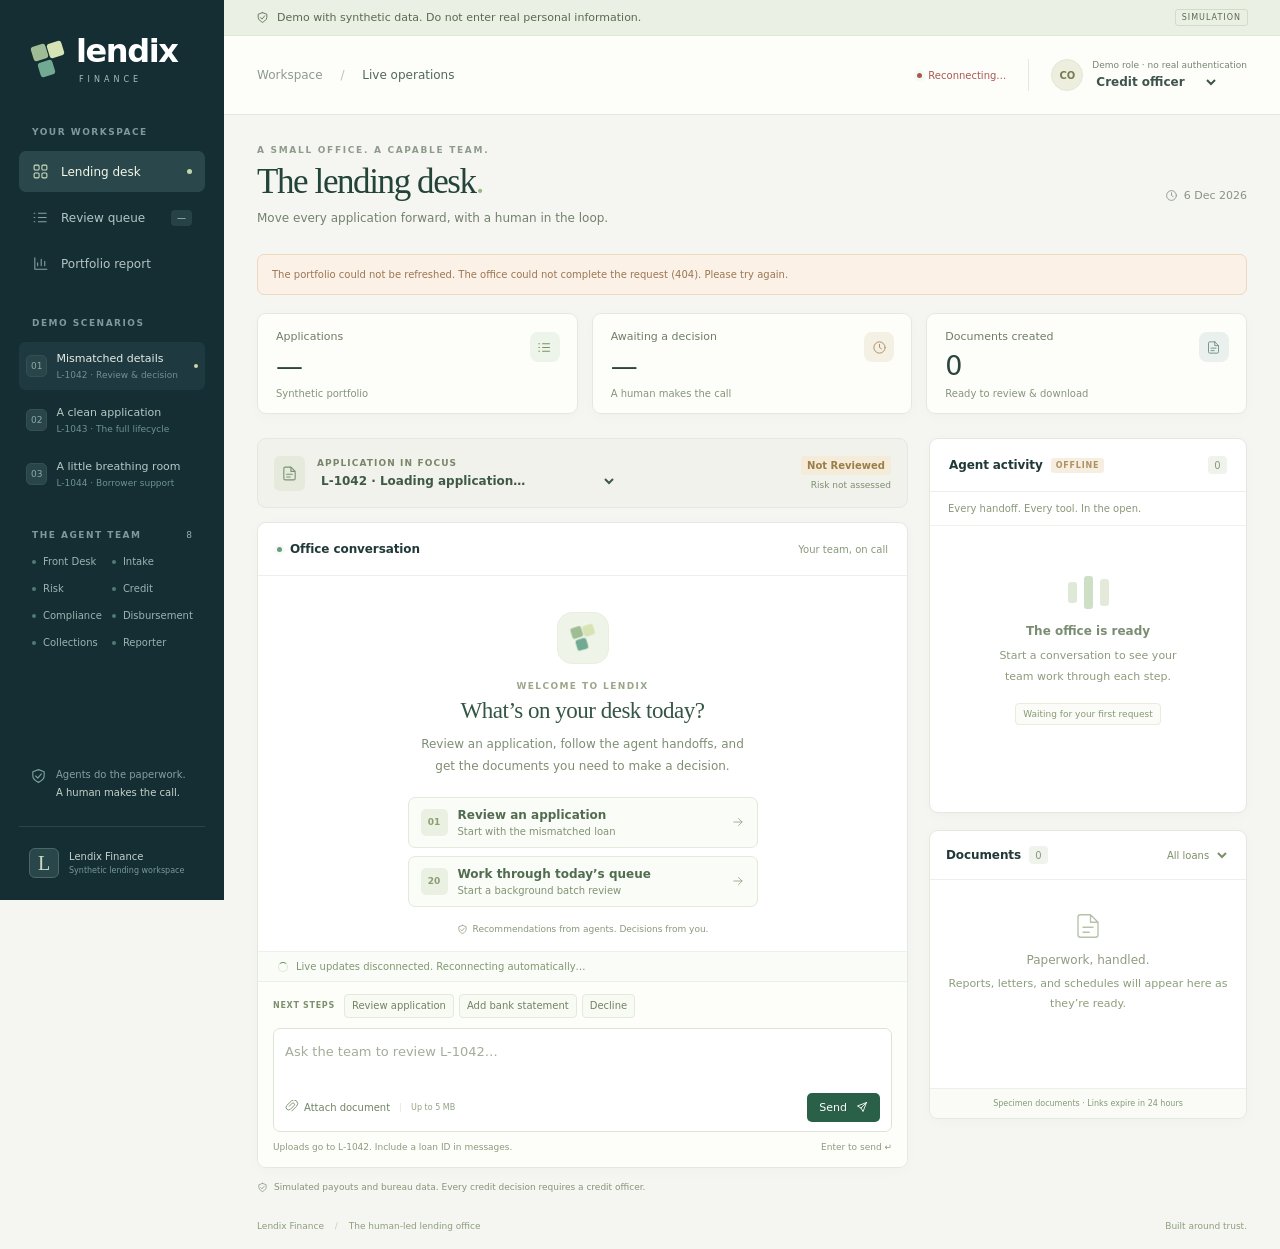
==== commit b420e10f: "Rename project to Lendix" ====
--- a/static/index.html
+++ b/static/index.html
@@ -4,8 +4,8 @@
     <meta charset="utf-8">
     <meta name="viewport" content="width=device-width, initial-scale=1">
     <meta name="theme-color" content="#152d33">
-    <meta name="description" content="Saakh Finance — a synthetic lending office where agents do the paperwork and a human makes the call.">
-    <title>Saakh Finance · Lending office</title>
+    <meta name="description" content="Lendix Finance — a synthetic lending office where agents do the paperwork and a human makes the call.">
+    <title>Lendix Finance · Lending office</title>
     <link rel="stylesheet" href="/static/styles.css">
     <script src="/static/app.js" defer></script>
   </head>
@@ -26,9 +26,9 @@
     <a class="skip-link" href="#message-input">Skip to conversation</a>
     <div class="app-shell">
       <aside class="sidebar" aria-label="Workspace navigation">
-        <a class="brand" href="/" aria-label="Saakh Finance home">
+        <a class="brand" href="/" aria-label="Lendix Finance home">
           <span class="brand-mark" aria-hidden="true"><span></span><span></span><span></span></span>
-          <span class="brand-name">saakh<span>FINANCE</span></span>
+          <span class="brand-name">lendix<span>FINANCE</span></span>
         </a>
         <div class="sidebar-section-label">YOUR WORKSPACE</div>
         <nav class="primary-nav" aria-label="Main navigation">
@@ -54,7 +54,7 @@
           <div class="roster-agent" data-agent="reporter"><span class="roster-dot"></span>Reporter</div>
         </div>
         <div class="sidebar-note"><svg class="icon"><use href="#i-shield"></use></svg><p>Agents do the paperwork.<br><strong>A human makes the call.</strong></p></div>
-        <div class="sidebar-footer"><span class="small-brand-mark">S</span><span>Saakh Finance<small>Synthetic lending workspace</small></span></div>
+        <div class="sidebar-footer"><span class="small-brand-mark">L</span><span>Lendix Finance<small>Synthetic lending workspace</small></span></div>
       </aside>
 
       <main class="main-shell" id="workspace">
@@ -88,7 +88,7 @@
                 <div class="messages" id="messages" role="log" aria-live="polite" aria-relevant="additions" aria-label="Conversation messages" tabindex="0">
                   <div class="welcome" id="welcome-card">
                     <span class="welcome-emblem" aria-hidden="true"><span class="brand-mark"><span></span><span></span><span></span></span></span>
-                    <div class="eyebrow">WELCOME TO SAAKH</div><h3>What’s on your desk today?</h3><p>Review an application, follow the agent handoffs, and get the documents you need to make a decision.</p>
+                    <div class="eyebrow">WELCOME TO LENDIX</div><h3>What’s on your desk today?</h3><p>Review an application, follow the agent handoffs, and get the documents you need to make a decision.</p>
                     <div class="welcome-options"><button type="button" data-command="review L-1042"><span class="welcome-option-icon">01</span><span>Review an application<small>Start with the mismatched loan</small></span><svg class="icon"><use href="#i-arrow"></use></svg></button><button type="button" data-command="Review today's 20 applications"><span class="welcome-option-icon">20</span><span>Work through today’s queue<small>Start a background batch review</small></span><svg class="icon"><use href="#i-arrow"></use></svg></button></div>
                     <div class="welcome-footnote"><svg class="icon"><use href="#i-shield"></use></svg>Recommendations from agents. Decisions from you.</div>
                   </div>
@@ -115,7 +115,7 @@
               <section class="documents-panel panel" aria-labelledby="documents-title"><header class="panel-header"><div><h2 id="documents-title">Documents</h2><span class="count-badge" id="documents-count">0</span></div><select id="document-filter" aria-label="Filter documents"><option value="all">All loans</option><option value="selected">In focus</option></select></header><div class="documents-list" id="documents-list"><div class="documents-empty"><svg class="icon"><use href="#i-file"></use></svg><strong>Paperwork, handled.</strong><p>Reports, letters, and schedules<br>will appear here as they’re ready.</p></div></div><div class="documents-footer">Specimen documents · Links expire in 24 hours</div></section>
             </aside>
           </div>
-          <footer class="page-footer"><span>Saakh Finance <span aria-hidden="true">/</span> The human-led lending office</span><span>Built around trust.</span></footer>
+          <footer class="page-footer"><span>Lendix Finance <span aria-hidden="true">/</span> The human-led lending office</span><span>Built around trust.</span></footer>
         </div>
       </main>
     </div>
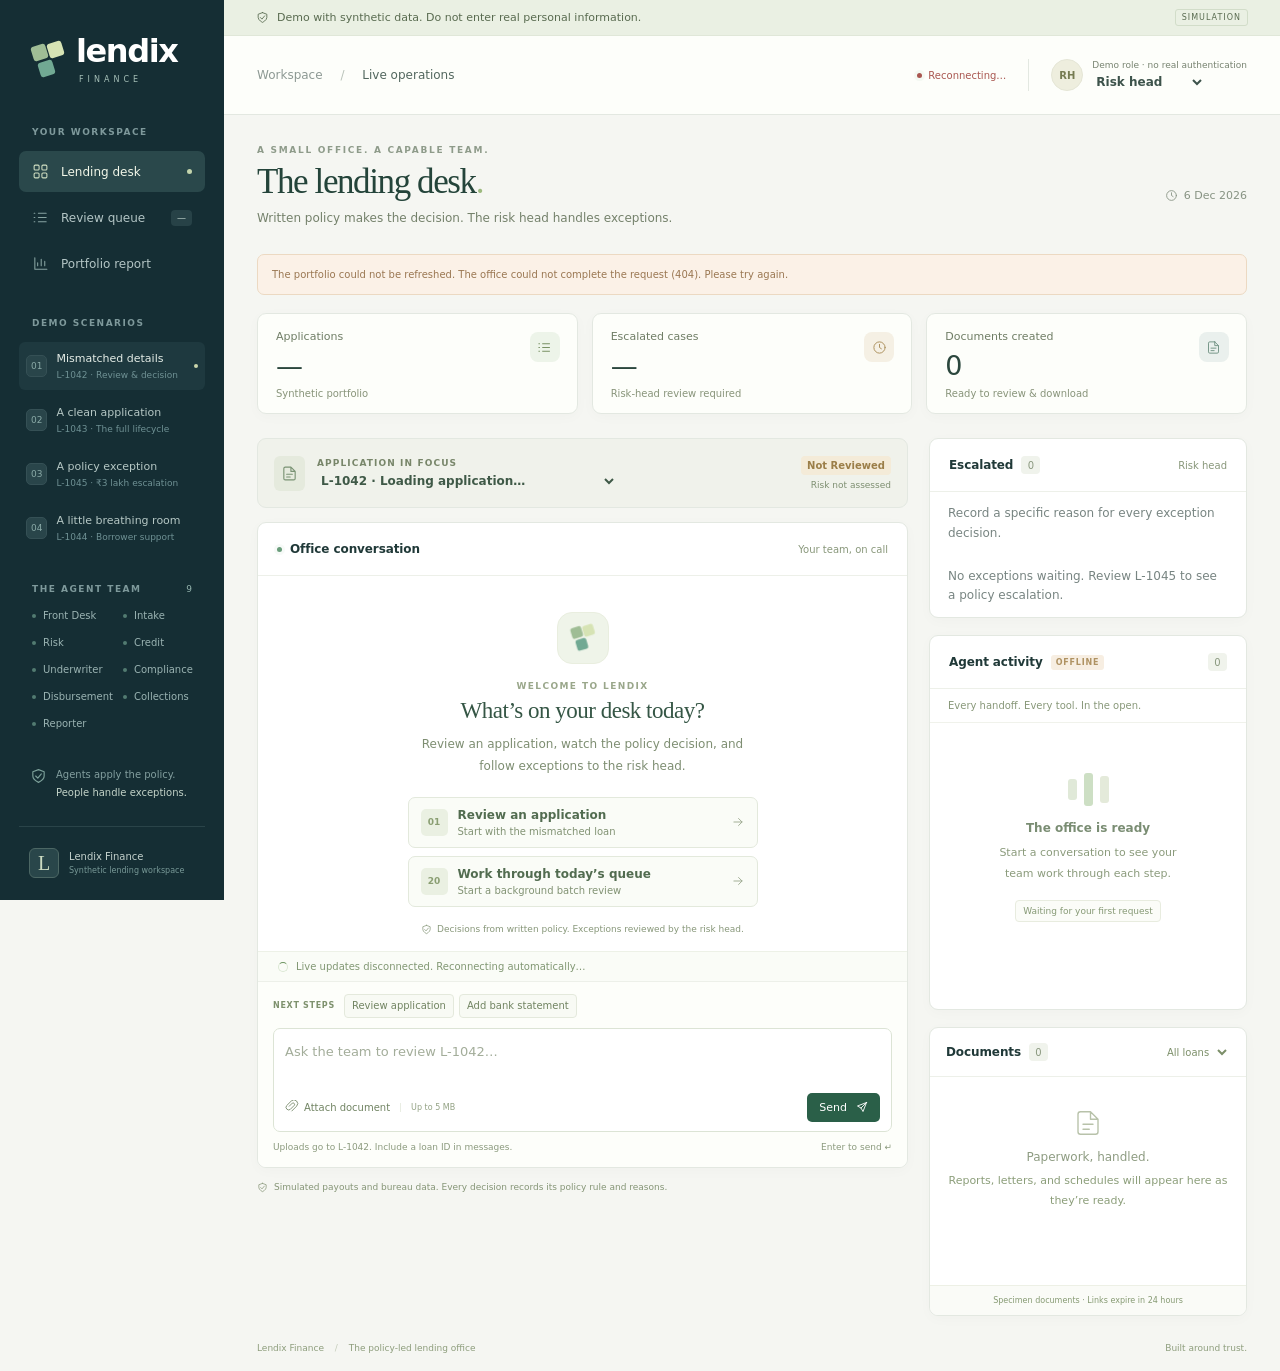
==== commit 3c457af5: "Add Underwriter agent and credit policy" ====
--- a/static/index.html
+++ b/static/index.html
@@ -4,7 +4,7 @@
     <meta charset="utf-8">
     <meta name="viewport" content="width=device-width, initial-scale=1">
     <meta name="theme-color" content="#152d33">
-    <meta name="description" content="Lendix Finance — a synthetic lending office where agents do the paperwork and a human makes the call.">
+    <meta name="description" content="Lendix Finance — a synthetic lending office run by AI agents, end to end.">
     <title>Lendix Finance · Lending office</title>
     <link rel="stylesheet" href="/static/styles.css">
     <script src="/static/app.js" defer></script>
@@ -40,20 +40,22 @@
         <div class="scenario-list">
           <button type="button" class="scenario-button selected" data-select-loan="L-1042"><span class="scenario-number">01</span><span>Mismatched details<small>L-1042 · Review & decision</small></span><span class="scenario-indicator" aria-hidden="true"></span></button>
           <button type="button" class="scenario-button" data-select-loan="L-1043"><span class="scenario-number">02</span><span>A clean application<small>L-1043 · The full lifecycle</small></span><span class="scenario-indicator" aria-hidden="true"></span></button>
-          <button type="button" class="scenario-button" data-select-loan="L-1044"><span class="scenario-number">03</span><span>A little breathing room<small>L-1044 · Borrower support</small></span><span class="scenario-indicator" aria-hidden="true"></span></button>
+          <button type="button" class="scenario-button" data-select-loan="L-1045"><span class="scenario-number">03</span><span>A policy exception<small>L-1045 · ₹3 lakh escalation</small></span><span class="scenario-indicator" aria-hidden="true"></span></button>
+          <button type="button" class="scenario-button" data-select-loan="L-1044"><span class="scenario-number">04</span><span>A little breathing room<small>L-1044 · Borrower support</small></span><span class="scenario-indicator" aria-hidden="true"></span></button>
         </div>
-        <div class="team-heading"><span class="sidebar-section-label">THE AGENT TEAM</span><span class="team-count">8</span></div>
+        <div class="team-heading"><span class="sidebar-section-label">THE AGENT TEAM</span><span class="team-count">9</span></div>
         <div class="agent-roster" id="agent-roster" aria-label="Agent team">
           <div class="roster-agent" data-agent="front desk"><span class="roster-dot"></span>Front Desk</div>
           <div class="roster-agent" data-agent="intake"><span class="roster-dot"></span>Intake</div>
           <div class="roster-agent" data-agent="risk"><span class="roster-dot"></span>Risk</div>
           <div class="roster-agent" data-agent="credit"><span class="roster-dot"></span>Credit</div>
+          <div class="roster-agent" data-agent="underwriter"><span class="roster-dot"></span>Underwriter</div>
           <div class="roster-agent" data-agent="compliance"><span class="roster-dot"></span>Compliance</div>
           <div class="roster-agent" data-agent="disbursement"><span class="roster-dot"></span>Disbursement</div>
           <div class="roster-agent" data-agent="collections"><span class="roster-dot"></span>Collections</div>
           <div class="roster-agent" data-agent="reporter"><span class="roster-dot"></span>Reporter</div>
         </div>
-        <div class="sidebar-note"><svg class="icon"><use href="#i-shield"></use></svg><p>Agents do the paperwork.<br><strong>A human makes the call.</strong></p></div>
+        <div class="sidebar-note"><svg class="icon"><use href="#i-shield"></use></svg><p>Agents apply the policy.<br><strong>People handle exceptions.</strong></p></div>
         <div class="sidebar-footer"><span class="small-brand-mark">L</span><span>Lendix Finance<small>Synthetic lending workspace</small></span></div>
       </aside>
 
@@ -63,15 +65,15 @@
           <div class="breadcrumb">Workspace <span>/</span> <strong>Live operations</strong></div>
           <div class="topbar-controls">
             <span class="connection-state connecting" id="connection-state" role="status"><span class="connection-dot"></span><span id="connection-label">Connecting</span></span>
-            <div class="role-control"><span class="user-avatar" id="role-avatar" aria-hidden="true">CO</span><div><label for="role-select">Demo role · no real authentication</label><select id="role-select" aria-label="Synthetic demo role"><option value="credit_officer">Credit officer</option><option value="ops">Operations</option><option value="borrower">Borrower</option></select></div></div>
+            <div class="role-control"><span class="user-avatar" id="role-avatar" aria-hidden="true">RH</span><div><label for="role-select">Demo role · no real authentication</label><select id="role-select" aria-label="Synthetic demo role"><option value="risk_head">Risk head</option><option value="ops">Operations</option><option value="borrower">Borrower</option></select></div></div>
           </div>
         </header>
         <div class="page-content">
-          <section class="page-heading" aria-labelledby="page-title"><div><div class="eyebrow">A SMALL OFFICE. A CAPABLE TEAM.</div><h1 id="page-title">The lending desk<span>.</span></h1><p>Move every application forward, with a human in the loop.</p></div><div class="date-chip"><svg class="icon"><use href="#i-clock"></use></svg><span id="today-label">Today</span></div></section>
+          <section class="page-heading" aria-labelledby="page-title"><div><div class="eyebrow">A SMALL OFFICE. A CAPABLE TEAM.</div><h1 id="page-title">The lending desk<span>.</span></h1><p>Written policy makes the decision. The risk head handles exceptions.</p></div><div class="date-chip"><svg class="icon"><use href="#i-clock"></use></svg><span id="today-label">Today</span></div></section>
           <div id="page-notice" class="page-notice" role="alert" hidden></div>
           <section class="metrics" aria-label="Workspace overview">
             <div class="metric-card"><div><span class="metric-label">Applications</span><strong id="metric-loans">—</strong></div><span class="metric-icon"><svg class="icon"><use href="#i-list"></use></svg></span><span class="metric-description">Synthetic portfolio</span></div>
-            <div class="metric-card"><div><span class="metric-label">Awaiting a decision</span><strong id="metric-pending">—</strong></div><span class="metric-icon amber"><svg class="icon"><use href="#i-clock"></use></svg></span><span class="metric-description">A human makes the call</span></div>
+            <div class="metric-card"><div><span class="metric-label">Escalated cases</span><strong id="metric-pending">—</strong></div><span class="metric-icon amber"><svg class="icon"><use href="#i-clock"></use></svg></span><span class="metric-description">Risk-head review required</span></div>
             <div class="metric-card"><div><span class="metric-label">Documents created</span><strong id="metric-documents">—</strong></div><span class="metric-icon blue"><svg class="icon"><use href="#i-file"></use></svg></span><span class="metric-description">Ready to review & download</span></div>
           </section>
 
@@ -88,9 +90,9 @@
                 <div class="messages" id="messages" role="log" aria-live="polite" aria-relevant="additions" aria-label="Conversation messages" tabindex="0">
                   <div class="welcome" id="welcome-card">
                     <span class="welcome-emblem" aria-hidden="true"><span class="brand-mark"><span></span><span></span><span></span></span></span>
-                    <div class="eyebrow">WELCOME TO LENDIX</div><h3>What’s on your desk today?</h3><p>Review an application, follow the agent handoffs, and get the documents you need to make a decision.</p>
+                    <div class="eyebrow">WELCOME TO LENDIX</div><h3>What’s on your desk today?</h3><p>Review an application, watch the policy decision, and follow exceptions to the risk head.</p>
                     <div class="welcome-options"><button type="button" data-command="review L-1042"><span class="welcome-option-icon">01</span><span>Review an application<small>Start with the mismatched loan</small></span><svg class="icon"><use href="#i-arrow"></use></svg></button><button type="button" data-command="Review today's 20 applications"><span class="welcome-option-icon">20</span><span>Work through today’s queue<small>Start a background batch review</small></span><svg class="icon"><use href="#i-arrow"></use></svg></button></div>
-                    <div class="welcome-footnote"><svg class="icon"><use href="#i-shield"></use></svg>Recommendations from agents. Decisions from you.</div>
+                    <div class="welcome-footnote"><svg class="icon"><use href="#i-shield"></use></svg>Decisions from written policy. Exceptions reviewed by the risk head.</div>
                   </div>
                 </div>
                 <div class="work-status" id="work-status" role="status" hidden><span class="working-spinner" aria-hidden="true"></span><span id="work-status-text">The team is working on your request…</span></div>
@@ -103,10 +105,15 @@
                   <div class="composer-caption"><span id="composer-context">Uploads go to L-1042. Include a loan ID in messages.</span><span>Enter to send <span aria-hidden="true">↵</span></span></div>
                 </div>
               </section>
-              <div class="workspace-footnote"><svg class="icon"><use href="#i-shield"></use></svg>Simulated payouts and bureau data. Every credit decision requires a credit officer.</div>
+              <div class="workspace-footnote"><svg class="icon"><use href="#i-shield"></use></svg>Simulated payouts and bureau data. Every decision records its policy rule and reasons.</div>
             </div>
 
             <aside class="inspector" aria-label="Agent activity and generated documents">
+              <section class="escalated-panel panel" aria-labelledby="escalated-title">
+                <header class="panel-header"><div><h2 id="escalated-title">Escalated</h2><span class="count-badge" id="escalated-count">0</span></div><span class="panel-subtitle">Risk head</span></header>
+                <p class="escalated-intro" id="escalated-help">Policy exceptions need a reasoned decision.</p>
+                <div id="escalated-list" class="escalated-list" aria-live="polite"></div>
+              </section>
               <section class="activity-panel panel" aria-labelledby="activity-title">
                 <header class="panel-header"><div><h2 id="activity-title">Agent activity</h2><span class="live-label" id="activity-live-label">LIVE</span></div><span class="count-badge" id="activity-count">0</span></header>
                 <div class="activity-intro">Every handoff. Every tool. In the open.</div>
@@ -115,7 +122,7 @@
               <section class="documents-panel panel" aria-labelledby="documents-title"><header class="panel-header"><div><h2 id="documents-title">Documents</h2><span class="count-badge" id="documents-count">0</span></div><select id="document-filter" aria-label="Filter documents"><option value="all">All loans</option><option value="selected">In focus</option></select></header><div class="documents-list" id="documents-list"><div class="documents-empty"><svg class="icon"><use href="#i-file"></use></svg><strong>Paperwork, handled.</strong><p>Reports, letters, and schedules<br>will appear here as they’re ready.</p></div></div><div class="documents-footer">Specimen documents · Links expire in 24 hours</div></section>
             </aside>
           </div>
-          <footer class="page-footer"><span>Lendix Finance <span aria-hidden="true">/</span> The human-led lending office</span><span>Built around trust.</span></footer>
+          <footer class="page-footer"><span>Lendix Finance <span aria-hidden="true">/</span> The policy-led lending office</span><span>Built around trust.</span></footer>
         </div>
       </main>
     </div>
--- a/static/styles.css
+++ b/static/styles.css
@@ -16,3 +16,5 @@
 @media(max-width:1180px){.breadcrumb{font-size:10px}.topbar-controls{gap:11px}.role-control label{font-size:8px}.role-control select{font-size:11px}.metric-label{font-size:10px}.metric-description{font-size:9px}.loan-select-wrap select{font-size:11px}.loan-select-wrap label{font-size:8px}.status-badge{font-size:9px}.quick-actions-label{display:none}.welcome-options button{font-size:11px}.welcome-options small{font-size:9px}.activity-text{font-size:10px}.document-name{font-size:10px}.message-text{font-size:12px}.composer-form textarea{font-size:12px}.upload-hint{display:none}}
 @media(max-width:760px){.demo-banner{font-size:9px}.page-heading p{font-size:11px}.metric-label{font-size:10px}.metric-description{font-size:9px}.message-text{font-size:13px}.welcome-options button{font-size:12px}.welcome-options small{font-size:10px}.activity-text{font-size:11px}.document-name{font-size:11px}.page-footer{font-size:8px}}
 @media(max-width:500px){.demo-banner{font-size:8px}.breadcrumb{font-size:9px}.role-control label{font-size:7px}.role-control select{font-size:10px}.connection-state{font-size:0}.page-heading .eyebrow{font-size:8px}.page-heading p{font-size:11px;max-width:290px}.metric-label{font-size:9px;min-height:27px}.metric-description{font-size:8px;min-height:24px}.loan-select-wrap label{font-size:8px}.loan-select-wrap select{font-size:11px}.status-badge{font-size:8px}.risk-label{font-size:8px}.panel-subtitle{font-size:8px}.welcome>p{font-size:11px}.welcome-options button{font-size:11px}.welcome-options small{font-size:9px}.welcome-footnote{font-size:8px}.action-chip{font-size:9px}.composer-caption{font-size:8px}.message-text{font-size:12px}.message-meta{font-size:10px}.message-time{font-size:8px}.upload-button{font-size:10px}.send-button{font-size:10px}.workspace-footnote{font-size:8px}.page-footer{font-size:7px}}
+
+.escalated-intro,.escalated-empty{margin:0;padding:12px 18px;color:var(--muted);font-size:12px;line-height:1.6}.escalated-list{max-height:620px;overflow:auto}.escalated-case{padding:16px 18px;border-top:1px solid #e3e9e6}.escalated-focus{border:0;background:none;padding:0;text-align:left;color:var(--ink);font-weight:700}.escalated-reason{font-size:12px;line-height:1.5;color:var(--muted);margin:8px 0}.exception-form{display:grid;gap:10px;margin-top:12px}.exception-form label{display:grid;gap:5px;font-size:11px;font-weight:600;color:var(--muted)}.exception-form input,.exception-form select,.exception-form textarea{width:100%;min-width:0;border:1px solid #d7e0dc;border-radius:5px;background:#fff;padding:8px;color:var(--ink)}.exception-form textarea{resize:vertical}.exception-form button{justify-self:start}.exception-form :disabled{opacity:.6}
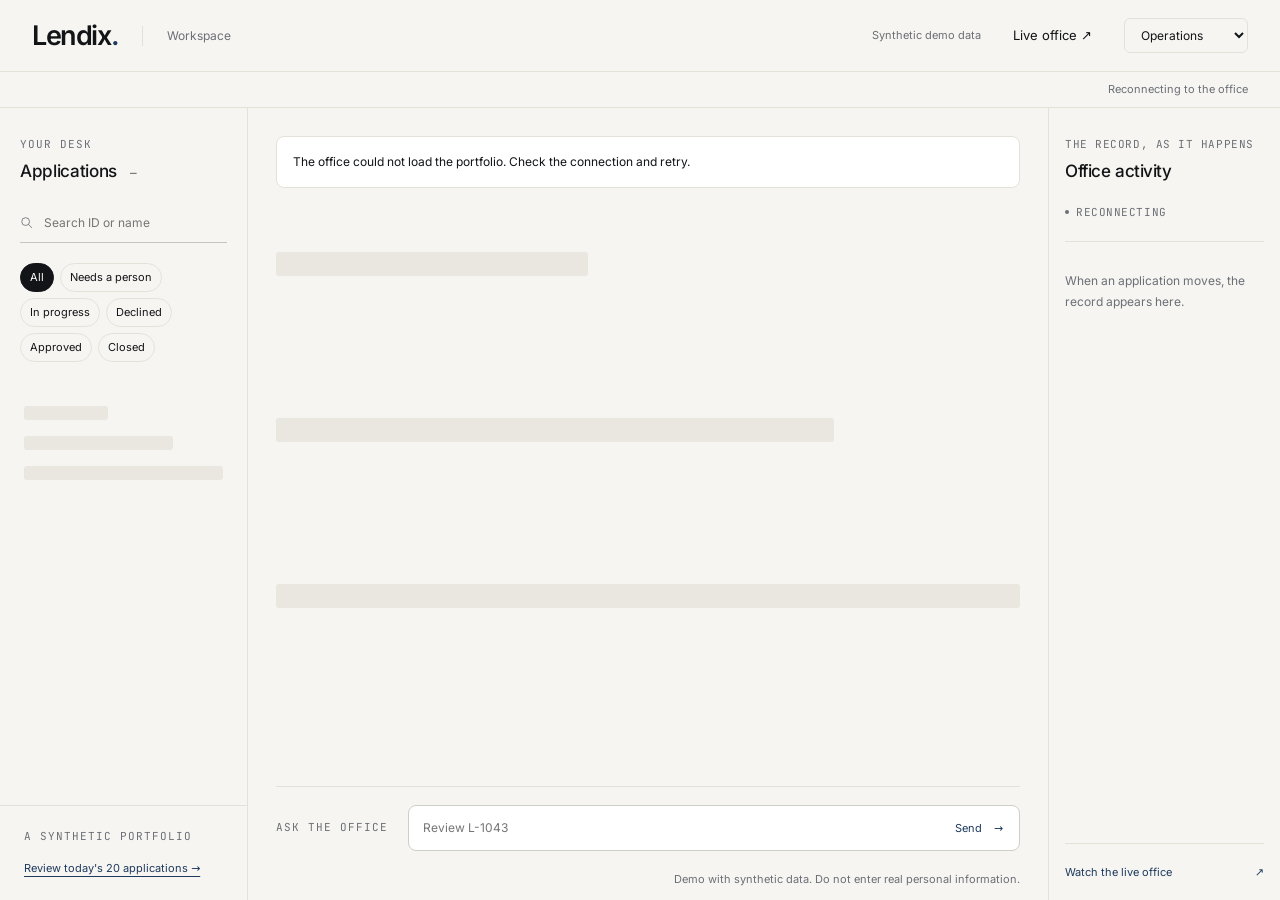
==== commit bd539fe5: "Rebuild workspace loan view" ====
--- a/static/index.html
+++ b/static/index.html
@@ -1,131 +1,23 @@
 <!doctype html>
 <html lang="en">
-  <head>
-    <meta charset="utf-8">
-    <meta name="viewport" content="width=device-width, initial-scale=1">
-    <meta name="theme-color" content="#152d33">
-    <meta name="description" content="Lendix Finance — a synthetic lending office run by AI agents, end to end.">
-    <title>Lendix Finance · Lending office</title>
-    <link rel="stylesheet" href="/static/styles.css">
-    <script src="/static/app.js" defer></script>
-  </head>
-  <body>
-    <svg xmlns="http://www.w3.org/2000/svg" class="svg-library" aria-hidden="true">
-      <symbol id="i-grid" viewBox="0 0 24 24"><rect x="3" y="3" width="7" height="7" rx="1.5"/><rect x="14" y="3" width="7" height="7" rx="1.5"/><rect x="3" y="14" width="7" height="7" rx="1.5"/><rect x="14" y="14" width="7" height="7" rx="1.5"/></symbol>
-      <symbol id="i-chart" viewBox="0 0 24 24"><path d="M4 4v16h17M8 15v-4m5 4V6m5 9v-6"/></symbol>
-      <symbol id="i-list" viewBox="0 0 24 24"><path d="M9 6h11M9 12h11M9 18h11M3 6h1m-1 6h1m-1 6h1"/></symbol>
-      <symbol id="i-arrow" viewBox="0 0 24 24"><path d="M5 12h14m-6-6 6 6-6 6"/></symbol>
-      <symbol id="i-send" viewBox="0 0 24 24"><path d="m21 3-7 18-4-7-7-4L21 3ZM10 14 21 3"/></symbol>
-      <symbol id="i-paperclip" viewBox="0 0 24 24"><path d="m8 13 6-6a3 3 0 0 1 4 4l-8 8a5 5 0 0 1-7-7l9-9a7 7 0 0 1 10 10l-9 9" transform="translate(0 -1) scale(.9)"/></symbol>
-      <symbol id="i-file" viewBox="0 0 24 24"><path d="M14 3H6a2 2 0 0 0-2 2v14a2 2 0 0 0 2 2h12a2 2 0 0 0 2-2V9l-6-6ZM14 3v6h6M8 13h8m-8 4h5"/></symbol>
-      <symbol id="i-download" viewBox="0 0 24 24"><path d="M12 3v12m-5-5 5 5 5-5M4 16v4h16v-4"/></symbol>
-      <symbol id="i-shield" viewBox="0 0 24 24"><path d="m12 3 8 3v6c0 5-8 9-8 9s-8-4-8-9V6l8-3Z"/><path d="m8 12 3 3 5-6"/></symbol>
-      <symbol id="i-clock" viewBox="0 0 24 24"><circle cx="12" cy="12" r="9"/><path d="M12 7v5l3 2"/></symbol>
-      <symbol id="i-plus" viewBox="0 0 24 24"><path d="M12 5v14M5 12h14"/></symbol>
-    </svg>
-    <a class="skip-link" href="#message-input">Skip to conversation</a>
-    <div class="app-shell">
-      <aside class="sidebar" aria-label="Workspace navigation">
-        <a class="brand" href="/" aria-label="Lendix Finance home">
-          <span class="brand-mark" aria-hidden="true"><span></span><span></span><span></span></span>
-          <span class="brand-name">lendix<span>FINANCE</span></span>
-        </a>
-        <div class="sidebar-section-label">YOUR WORKSPACE</div>
-        <nav class="primary-nav" aria-label="Main navigation">
-          <a href="#workspace" class="nav-item active" aria-current="page"><svg class="icon"><use href="#i-grid"></use></svg><span>Lending desk</span><span class="nav-dot" aria-hidden="true"></span></a>
-          <button class="nav-item" type="button" data-command="review queue"><svg class="icon"><use href="#i-list"></use></svg><span>Review queue</span><span class="nav-count" id="queue-count">—</span></button>
-          <button class="nav-item" type="button" data-command="dashboard"><svg class="icon"><use href="#i-chart"></use></svg><span>Portfolio report</span></button>
-        </nav>
-        <div class="sidebar-section-label scenarios-label">DEMO SCENARIOS</div>
-        <div class="scenario-list">
-          <button type="button" class="scenario-button selected" data-select-loan="L-1042"><span class="scenario-number">01</span><span>Mismatched details<small>L-1042 · Review & decision</small></span><span class="scenario-indicator" aria-hidden="true"></span></button>
-          <button type="button" class="scenario-button" data-select-loan="L-1043"><span class="scenario-number">02</span><span>A clean application<small>L-1043 · The full lifecycle</small></span><span class="scenario-indicator" aria-hidden="true"></span></button>
-          <button type="button" class="scenario-button" data-select-loan="L-1045"><span class="scenario-number">03</span><span>A policy exception<small>L-1045 · ₹3 lakh escalation</small></span><span class="scenario-indicator" aria-hidden="true"></span></button>
-          <button type="button" class="scenario-button" data-select-loan="L-1044"><span class="scenario-number">04</span><span>A little breathing room<small>L-1044 · Borrower support</small></span><span class="scenario-indicator" aria-hidden="true"></span></button>
-        </div>
-        <div class="team-heading"><span class="sidebar-section-label">THE AGENT TEAM</span><span class="team-count">9</span></div>
-        <div class="agent-roster" id="agent-roster" aria-label="Agent team">
-          <div class="roster-agent" data-agent="front desk"><span class="roster-dot"></span>Front Desk</div>
-          <div class="roster-agent" data-agent="intake"><span class="roster-dot"></span>Intake</div>
-          <div class="roster-agent" data-agent="risk"><span class="roster-dot"></span>Risk</div>
-          <div class="roster-agent" data-agent="credit"><span class="roster-dot"></span>Credit</div>
-          <div class="roster-agent" data-agent="underwriter"><span class="roster-dot"></span>Underwriter</div>
-          <div class="roster-agent" data-agent="compliance"><span class="roster-dot"></span>Compliance</div>
-          <div class="roster-agent" data-agent="disbursement"><span class="roster-dot"></span>Disbursement</div>
-          <div class="roster-agent" data-agent="collections"><span class="roster-dot"></span>Collections</div>
-          <div class="roster-agent" data-agent="reporter"><span class="roster-dot"></span>Reporter</div>
-        </div>
-        <div class="sidebar-note"><svg class="icon"><use href="#i-shield"></use></svg><p>Agents apply the policy.<br><strong>People handle exceptions.</strong></p></div>
-        <div class="sidebar-footer"><span class="small-brand-mark">L</span><span>Lendix Finance<small>Synthetic lending workspace</small></span></div>
-      </aside>
-
-      <main class="main-shell" id="workspace">
-        <div class="demo-banner"><svg class="icon"><use href="#i-shield"></use></svg><span>Demo with synthetic data. Do not enter real personal information.</span><span class="demo-label">SIMULATION</span></div>
-        <header class="topbar">
-          <div class="breadcrumb">Workspace <span>/</span> <strong>Live operations</strong></div>
-          <div class="topbar-controls">
-            <span class="connection-state connecting" id="connection-state" role="status"><span class="connection-dot"></span><span id="connection-label">Connecting</span></span>
-            <div class="role-control"><span class="user-avatar" id="role-avatar" aria-hidden="true">RH</span><div><label for="role-select">Demo role · no real authentication</label><select id="role-select" aria-label="Synthetic demo role"><option value="risk_head">Risk head</option><option value="ops">Operations</option><option value="borrower">Borrower</option></select></div></div>
-          </div>
-        </header>
-        <div class="page-content">
-          <section class="page-heading" aria-labelledby="page-title"><div><div class="eyebrow">A SMALL OFFICE. A CAPABLE TEAM.</div><h1 id="page-title">The lending desk<span>.</span></h1><p>Written policy makes the decision. The risk head handles exceptions.</p></div><div class="date-chip"><svg class="icon"><use href="#i-clock"></use></svg><span id="today-label">Today</span></div></section>
-          <div id="page-notice" class="page-notice" role="alert" hidden></div>
-          <section class="metrics" aria-label="Workspace overview">
-            <div class="metric-card"><div><span class="metric-label">Applications</span><strong id="metric-loans">—</strong></div><span class="metric-icon"><svg class="icon"><use href="#i-list"></use></svg></span><span class="metric-description">Synthetic portfolio</span></div>
-            <div class="metric-card"><div><span class="metric-label">Escalated cases</span><strong id="metric-pending">—</strong></div><span class="metric-icon amber"><svg class="icon"><use href="#i-clock"></use></svg></span><span class="metric-description">Risk-head review required</span></div>
-            <div class="metric-card"><div><span class="metric-label">Documents created</span><strong id="metric-documents">—</strong></div><span class="metric-icon blue"><svg class="icon"><use href="#i-file"></use></svg></span><span class="metric-description">Ready to review & download</span></div>
-          </section>
-
-          <div class="workbench">
-            <div class="conversation-column">
-              <section class="loan-context" aria-label="Selected application">
-                <div class="loan-icon" aria-hidden="true"><svg class="icon"><use href="#i-file"></use></svg></div>
-                <div class="loan-select-wrap"><label for="loan-select">APPLICATION IN FOCUS</label><select id="loan-select"><option value="L-1042">L-1042 · Loading application…</option></select></div>
-                <div class="loan-badges"><span id="loan-status" class="status-badge neutral">Loading</span><span id="loan-risk" class="risk-label">Risk not assessed</span></div>
-              </section>
-
-              <section class="chat-panel panel" aria-labelledby="conversation-title">
-                <header class="panel-header"><div><span class="panel-heading-dot" aria-hidden="true"></span><h2 id="conversation-title">Office conversation</h2></div><span class="panel-subtitle">Your team, on call</span></header>
-                <div class="messages" id="messages" role="log" aria-live="polite" aria-relevant="additions" aria-label="Conversation messages" tabindex="0">
-                  <div class="welcome" id="welcome-card">
-                    <span class="welcome-emblem" aria-hidden="true"><span class="brand-mark"><span></span><span></span><span></span></span></span>
-                    <div class="eyebrow">WELCOME TO LENDIX</div><h3>What’s on your desk today?</h3><p>Review an application, watch the policy decision, and follow exceptions to the risk head.</p>
-                    <div class="welcome-options"><button type="button" data-command="review L-1042"><span class="welcome-option-icon">01</span><span>Review an application<small>Start with the mismatched loan</small></span><svg class="icon"><use href="#i-arrow"></use></svg></button><button type="button" data-command="Review today's 20 applications"><span class="welcome-option-icon">20</span><span>Work through today’s queue<small>Start a background batch review</small></span><svg class="icon"><use href="#i-arrow"></use></svg></button></div>
-                    <div class="welcome-footnote"><svg class="icon"><use href="#i-shield"></use></svg>Decisions from written policy. Exceptions reviewed by the risk head.</div>
-                  </div>
-                </div>
-                <div class="work-status" id="work-status" role="status" hidden><span class="working-spinner" aria-hidden="true"></span><span id="work-status-text">The team is working on your request…</span></div>
-                <div class="composer-area">
-                  <div class="quick-actions"><span class="quick-actions-label">NEXT STEPS</span><div id="loan-actions" class="action-chips" aria-label="Commands for the selected loan"></div></div>
-                  <form id="chat-form" class="composer-form">
-                    <label for="message-input" class="sr-only">Message the lending team</label><textarea id="message-input" name="message" placeholder="Ask the team to review L-1042…" rows="2" maxlength="8000" required></textarea>
-                    <div class="composer-toolbar"><div class="composer-tools"><input type="file" id="file-input" accept=".csv,.json,.pdf,.png,.jpg,.jpeg,.docx,.xlsx" hidden><button type="button" id="upload-button" class="upload-button" aria-label="Upload a document for the selected application"><svg class="icon"><use href="#i-paperclip"></use></svg><span>Attach document</span></button><span class="upload-hint">Up to 5 MB</span></div><button type="submit" id="send-button" class="send-button"><span>Send</span><svg class="icon"><use href="#i-send"></use></svg></button></div>
-                  </form>
-                  <div class="composer-caption"><span id="composer-context">Uploads go to L-1042. Include a loan ID in messages.</span><span>Enter to send <span aria-hidden="true">↵</span></span></div>
-                </div>
-              </section>
-              <div class="workspace-footnote"><svg class="icon"><use href="#i-shield"></use></svg>Simulated payouts and bureau data. Every decision records its policy rule and reasons.</div>
-            </div>
-
-            <aside class="inspector" aria-label="Agent activity and generated documents">
-              <section class="escalated-panel panel" aria-labelledby="escalated-title">
-                <header class="panel-header"><div><h2 id="escalated-title">Escalated</h2><span class="count-badge" id="escalated-count">0</span></div><span class="panel-subtitle">Risk head</span></header>
-                <p class="escalated-intro" id="escalated-help">Policy exceptions need a reasoned decision.</p>
-                <div id="escalated-list" class="escalated-list" aria-live="polite"></div>
-              </section>
-              <section class="activity-panel panel" aria-labelledby="activity-title">
-                <header class="panel-header"><div><h2 id="activity-title">Agent activity</h2><span class="live-label" id="activity-live-label">LIVE</span></div><span class="count-badge" id="activity-count">0</span></header>
-                <div class="activity-intro">Every handoff. Every tool. In the open.</div>
-                <div id="activity-feed" class="activity-feed" role="log" aria-live="polite" aria-relevant="additions" aria-label="Live agent actions" tabindex="0"><div class="activity-empty" id="activity-empty"><div class="activity-empty-icon"><span></span><span></span><span></span></div><strong>The office is ready</strong><p>Start a conversation to see your team work through each step.</p><span class="empty-status">Waiting for your first request</span></div></div>
-              </section>
-              <section class="documents-panel panel" aria-labelledby="documents-title"><header class="panel-header"><div><h2 id="documents-title">Documents</h2><span class="count-badge" id="documents-count">0</span></div><select id="document-filter" aria-label="Filter documents"><option value="all">All loans</option><option value="selected">In focus</option></select></header><div class="documents-list" id="documents-list"><div class="documents-empty"><svg class="icon"><use href="#i-file"></use></svg><strong>Paperwork, handled.</strong><p>Reports, letters, and schedules<br>will appear here as they’re ready.</p></div></div><div class="documents-footer">Specimen documents · Links expire in 24 hours</div></section>
-            </aside>
-          </div>
-          <footer class="page-footer"><span>Lendix Finance <span aria-hidden="true">/</span> The policy-led lending office</span><span>Built around trust.</span></footer>
-        </div>
-      </main>
-    </div>
-    <div id="toast" class="toast" role="status" aria-live="polite" hidden></div>
-  </body>
+<head>
+  <meta charset="utf-8"><meta name="viewport" content="width=device-width, initial-scale=1"><meta name="theme-color" content="#F6F5F1">
+  <link rel="icon" type="image/svg+xml" href="/static/favicon.svg"><title>Lendix · Workspace</title>
+  <link rel="stylesheet" href="/static/design.css"><link rel="stylesheet" href="/static/styles.css">
+  <script src="/static/app.js" defer></script>
+</head>
+<body class="workspace-page">
+  <a class="skip-link" href="#loan-view">Skip to loan</a>
+  <header class="site-header workspace-header"><div class="header-left"><a class="wordmark" href="/">Lendix<span class="wordmark-period">.</span></a><span class="header-divider" aria-hidden="true"></span><span class="header-page">Workspace</span></div><nav class="header-nav" aria-label="Workspace navigation"><span class="quiet-notice desktop-notice">Synthetic demo data</span><a href="/office">Live office <span aria-hidden="true">↗</span></a><label class="role-select-label"><span class="sr-only">Demo role with no real authentication</span><select id="role-select" aria-label="Demo role"><option value="ops">Operations</option><option value="risk_head">Risk head</option><option value="borrower">Borrower</option></select></label></nav></header>
+  <div class="mobile-workbar"><button id="queue-toggle" class="text-button" aria-expanded="false" aria-controls="loan-queue">Applications <span id="mobile-count"></span></button><span id="connection-label" class="quiet-notice" role="status">Connecting to the office</span><button id="activity-toggle" class="text-button" aria-expanded="false" aria-controls="activity-panel">Activity</button></div>
+  <div class="workspace-grid">
+    <aside class="loan-queue" id="loan-queue" aria-label="Loan queue"><div class="queue-heading"><div><p class="eyebrow">Your desk</p><h1>Applications <span id="queue-total">—</span></h1></div><button id="queue-close" class="text-button queue-close" aria-label="Close applications">Close</button></div><label class="queue-search"><svg viewBox="0 0 20 20" width="16" height="16" aria-hidden="true"><circle cx="8" cy="8" r="5.5"></circle><path d="m12 12 5 5"></path></svg><input id="loan-search" type="search" placeholder="Search ID or name" aria-label="Search applications by ID or name"></label><div id="queue-filters" class="queue-filters" role="group" aria-label="Filter applications"><button class="filter active" data-filter="all" aria-pressed="true">All</button><button class="filter" data-filter="person" aria-pressed="false">Needs a person</button><button class="filter" data-filter="progress" aria-pressed="false">In progress</button><button class="filter" data-filter="declined" aria-pressed="false">Declined</button><button class="filter" data-filter="approved" aria-pressed="false">Approved</button><button class="filter" data-filter="closed" aria-pressed="false">Closed</button></div><div id="queue-list" class="queue-list"><div class="queue-skeleton" aria-label="Loading applications"><span class="skeleton short"></span><span class="skeleton long"></span><span class="skeleton"></span></div></div><div class="queue-footer"><span class="mono">A synthetic portfolio</span><button class="text-button" id="batch-button">Review today's 20 applications <span aria-hidden="true">→</span></button></div></aside>
+    <main id="loan-view" class="loan-view" tabindex="-1"><div id="page-notice" class="page-notice" role="alert" hidden></div><div id="loan-content"><div class="loan-loading" aria-label="Loading loan"><span class="skeleton short"></span><span class="skeleton long"></span><span class="skeleton"></span></div></div><div class="office-command"><form id="command-form"><label class="mono" for="command-input">Ask the office</label><div class="command-input-row"><input id="command-input" placeholder="Review L-1043" autocomplete="off" maxlength="8000" required><button class="command-send" type="submit">Send <span aria-hidden="true">→</span></button></div></form><div id="command-suggestions" class="command-suggestions" aria-label="Suggested actions"></div><span class="command-notice">Demo with synthetic data. Do not enter real personal information.</span></div></main>
+    <aside class="activity-panel" id="activity-panel" aria-labelledby="activity-title"><div class="activity-heading"><div><p class="eyebrow">The record, as it happens</p><h2 id="activity-title">Office activity</h2></div><button id="activity-close" class="text-button activity-close" aria-label="Close activity">Close</button></div><div class="activity-status"><span class="connection-mark" aria-hidden="true"></span><span id="activity-connection">Connecting</span></div><div id="activity-list" class="activity-list"><p class="activity-empty">When an application moves, the record appears here.</p></div><a class="activity-office-link" href="/office">Watch the live office <span aria-hidden="true">↗</span></a></aside>
+  </div>
+  <dialog id="decision-dialog" class="action-dialog" aria-labelledby="decision-title"><form id="decision-form"><div class="dialog-topline"><span class="mono" id="decision-loan-id"></span><button type="button" class="text-button" data-close-dialog="decision-dialog">Close</button></div><p class="eyebrow">A person considers the exception</p><h2 id="decision-title">Record your decision.</h2><p id="decision-context" class="dialog-description"></p><label class="field">Outcome<select id="decision-outcome" required><option value="">Choose an outcome</option><option value="approve">Approve requested amount</option><option value="approve_lower">Approve lower amount</option><option value="decline">Decline</option></select></label><label id="decision-amount-field" class="field" hidden>Amount to approve (₹)<input id="decision-amount" type="number" min="0.01" step="0.01"><span class="field-help" id="decision-amount-help"></span></label><label class="field">Reason on record<textarea id="decision-reason" rows="3" minlength="10" maxlength="1500" required placeholder="Explain the evidence behind your decision"></textarea><span class="field-help">Required for every decision. At least 10 characters.</span></label><p id="decision-form-error" class="form-error" role="alert" hidden></p><button class="button" type="submit">Record decision <span aria-hidden="true">→</span></button></form></dialog>
+  <dialog id="terms-dialog" class="action-dialog" aria-labelledby="terms-title"><div class="dialog-topline"><span class="mono" id="terms-loan-id"></span><button type="button" class="text-button" data-close-dialog="terms-dialog">Close</button></div><p class="eyebrow">Before you accept</p><h2 id="terms-title">Your Key Facts Statement.</h2><p class="dialog-description">Read the full statement, including fees, total cost and your cooling-off exit right.</p><div id="terms-details" class="terms-details"></div><div id="terms-document"></div><label class="terms-confirm"><input id="terms-confirm" type="checkbox">I have read the Key Facts Statement and accept these synthetic demo terms.</label><button id="terms-accept" class="button" disabled>Accept Key Facts Statement <span aria-hidden="true">→</span></button></dialog>
+  <input id="upload-input" type="file" accept=".csv,.json,.pdf,.png,.jpg,.jpeg,.docx,.xlsx" hidden>
+  <div id="toast" class="toast" role="status" hidden></div>
+</body>
 </html>
--- a/static/design.css
+++ b/static/design.css
@@ -0,0 +1,10 @@
+@font-face{font-family:Inter;src:url('/static/fonts/inter-latin-400-normal.woff2') format('woff2');font-weight:400;font-style:normal;font-display:swap}
+@font-face{font-family:Inter;src:url('/static/fonts/inter-latin-500-normal.woff2') format('woff2');font-weight:500;font-style:normal;font-display:swap}
+@font-face{font-family:Inter;src:url('/static/fonts/inter-latin-600-normal.woff2') format('woff2');font-weight:600;font-style:normal;font-display:swap}
+@font-face{font-family:Inter;src:url('/static/fonts/inter-latin-700-normal.woff2') format('woff2');font-weight:700;font-style:normal;font-display:swap}
+@font-face{font-family:'Instrument Serif';src:url('/static/fonts/instrument-serif-latin-400-normal.woff2') format('woff2');font-weight:400;font-style:normal;font-display:swap}
+@font-face{font-family:'Instrument Serif';src:url('/static/fonts/instrument-serif-latin-400-italic.woff2') format('woff2');font-weight:400;font-style:italic;font-display:swap}
+@font-face{font-family:'JetBrains Mono';src:url('/static/fonts/jetbrains-mono-latin-400-normal.woff2') format('woff2');font-weight:400;font-style:normal;font-display:swap}
+@font-face{font-family:'JetBrains Mono';src:url('/static/fonts/jetbrains-mono-latin-500-normal.woff2') format('woff2');font-weight:500;font-style:normal;font-display:swap}
+:root{--paper:#F6F5F1;--surface:#fff;--ink:#121417;--muted:#6B6F76;--hairline:#E4E1D9;--accent:#1E3A5F;--amber:#B4530A;--green:#2F6B4F;--blue-wash:#eef2f6;--amber-wash:#fcf3e9;--green-wash:#edf4ef;--radius:12px;--mono:'JetBrains Mono',monospace;--serif:'Instrument Serif',Georgia,serif;--ease:200ms ease-out}
+*{box-sizing:border-box}html{scroll-behavior:smooth}body{margin:0;background:var(--paper);color:var(--ink);font-family:Inter,system-ui,sans-serif;font-size:14px;line-height:1.5;-webkit-font-smoothing:antialiased}button,input,select,textarea{font:inherit;color:inherit}button,a,input,select,textarea{touch-action:manipulation}button{cursor:pointer}button:disabled{cursor:default;opacity:.55}a{color:var(--accent);text-underline-offset:4px}button,a,input,select,textarea,summary{outline-offset:4px}:focus-visible{outline:2px solid var(--accent)}button{transition:background var(--ease),border-color var(--ease),color var(--ease)}h1,h2,h3,p{margin:0}h1,h2,h3{font-weight:600}button svg,a svg{flex:none}button,a{-webkit-tap-highlight-color:transparent}[hidden]{display:none!important}.sr-only{position:absolute;width:1px;height:1px;overflow:hidden;clip:rect(0,0,0,0);white-space:nowrap}.skip-link{position:fixed;top:8px;left:16px;z-index:100;padding:12px 20px;background:var(--surface);transform:translateY(-160%)}.skip-link:focus{transform:none}.mono,.eyebrow{font-family:var(--mono);font-size:11px;line-height:1.6;letter-spacing:.09em;text-transform:uppercase}.eyebrow{color:var(--muted)}.muted{color:var(--muted)}.serif-emphasis{font-family:var(--serif);font-style:italic;font-weight:400}.wordmark{color:var(--ink);font-size:27px;line-height:1;font-weight:600;letter-spacing:-1.4px;text-decoration:none}.site-header{height:80px;border-bottom:1px solid var(--hairline);display:flex;align-items:center;justify-content:space-between;gap:24px;padding:0 48px;background:var(--paper)}.header-nav{display:flex;align-items:center;gap:32px}.header-nav a{font-size:13px;text-decoration:none;color:var(--ink)}.header-nav a:hover{text-decoration:underline}.button{display:inline-flex;align-items:center;justify-content:center;gap:12px;min-height:44px;padding:12px 20px;border-radius:8px;border:1px solid var(--accent);background:var(--accent);color:var(--surface);font-size:13px;font-weight:500;text-decoration:none;white-space:nowrap}.button:hover{background:#142a45;border-color:#142a45}.button.ghost{background:transparent;border-color:var(--hairline);color:var(--ink)}.button.ghost:hover{background:var(--surface);border-color:#b3b5b8}.button.small{min-height:36px;padding:8px 14px;font-size:12px}.text-button{border:0;background:none;padding:6px 0;color:var(--accent);font-size:12px;text-decoration:underline;text-underline-offset:4px}.quiet-notice{font-size:11px;color:var(--muted)}.pill{display:inline-flex;align-items:center;gap:7px;white-space:nowrap;padding:5px 10px;border:1px solid var(--hairline);border-radius:999px;font-size:11px;font-weight:500;background:var(--surface)}.pill.amber{color:var(--amber);border-color:#ebd6c4;background:var(--amber-wash)}.pill.green{color:var(--green);border-color:#cfdfd4;background:var(--green-wash)}.pill.blue{color:var(--accent);background:var(--blue-wash);border-color:#d4dee9}.pill-dot{width:5px;height:5px;border-radius:50%;background:currentColor}.section-label{font-family:var(--mono);font-size:11px;letter-spacing:.08em;text-transform:uppercase;font-weight:400;color:var(--muted)}.icon-arrow{font-size:17px;line-height:1}.field{display:grid;gap:8px;font-size:12px;font-weight:500}.field input,.field select,.field textarea{width:100%;min-height:44px;padding:12px;border:1px solid var(--hairline);border-radius:8px;background:var(--surface);font-size:14px}.field textarea{resize:vertical;line-height:1.6}.field input:focus,.field select:focus,.field textarea:focus{border-color:var(--accent)}.field-help{font-size:12px;color:var(--muted);font-weight:400}.skeleton{height:14px;display:block;border-radius:3px;background:#e9e7e0;animation:breathe 1.8s ease-in-out infinite}.skeleton.short{width:42%}.skeleton.long{width:75%}@keyframes breathe{50%{opacity:.4}}@media(prefers-reduced-motion:reduce){html{scroll-behavior:auto}*,*::before,*::after{animation:none!important;transition:none!important}}@media(max-width:700px){.site-header{height:68px;padding:0 20px}.header-nav{gap:20px}.header-nav a{font-size:12px}.wordmark{font-size:25px}.button{padding:11px 16px}.quiet-notice{font-size:10px}}
--- a/static/styles.css
+++ b/static/styles.css
@@ -1,20 +1,24 @@
-@charset "UTF-8";
-:root{--ink:#203938;--muted:#788582;--teal:#216b5b;--teal-dark:#195747;--teal-wash:#eaf3ee;--navy:#152e34;--paper:#f5f6f2;--line:#e3e8e1;--amber:#a37535;--white:#fff;--shadow:0 3px 14px rgba(25,49,45,.025);font-family:Inter,ui-sans-serif,system-ui,-apple-system,BlinkMacSystemFont,"Segoe UI",sans-serif;font-synthesis:none;color-scheme:light}
-*{box-sizing:border-box}body{margin:0;background:var(--paper);color:var(--ink);font-size:14px;-webkit-font-smoothing:antialiased}button,input,textarea,select{font:inherit}button,a,select{-webkit-tap-highlight-color:transparent}button,select{cursor:pointer}button{color:inherit}button:disabled{cursor:wait;opacity:.55}button{transition:background .16s,color .16s,border-color .16s,transform .16s}button:focus-visible,a:focus-visible,select:focus-visible,textarea:focus-visible,[tabindex]:focus-visible{outline:3px solid #61ad98;outline-offset:3px}button:hover:not(:disabled){filter:brightness(.98)}a{color:inherit}.svg-library{position:absolute;width:0;height:0;overflow:hidden}.icon{width:18px;height:18px;flex-shrink:0;fill:none;stroke:currentColor;stroke-width:1.6;stroke-linecap:round;stroke-linejoin:round}.sr-only{position:absolute;width:1px;height:1px;padding:0;margin:-1px;overflow:hidden;clip:rect(0,0,0,0);white-space:nowrap;border:0}[hidden]{display:none!important}.skip-link{position:fixed;top:10px;left:10px;padding:12px 16px;z-index:20;background:white;border:2px solid var(--teal);border-radius:6px;transform:translateY(-160%)}.skip-link:focus{transform:translateY(0)}
-.app-shell{display:flex;min-height:100vh}.sidebar{width:224px;flex:0 0 224px;background:var(--navy);color:#d7e2df;padding:35px 19px 22px;display:flex;flex-direction:column;min-height:100vh;position:sticky;top:0;height:100vh;overflow-y:auto;scrollbar-width:thin}.brand{display:flex;align-items:center;gap:12px;text-decoration:none;margin:0 13px 43px}.brand-name{font-size:32px;font-weight:650;letter-spacing:-1.4px;line-height:1;color:#fff}.brand-name>span{display:block;font-size:8px;letter-spacing:4px;font-weight:500;margin:9px 0 0 3px;color:#a6c0b8}.brand-mark{display:block;position:relative;width:32px;height:36px;flex-shrink:0}.brand-mark>span{display:block;position:absolute;width:15px;height:15px;border-radius:3px;transform:rotate(-17deg);background:#9fbd95}.brand-mark>span:nth-child(1){left:0;top:3px}.brand-mark>span:nth-child(2){left:16px;top:0;background:#d6e3b4}.brand-mark>span:nth-child(3){left:7px;top:19px;background:#71a993}.sidebar-section-label{font-size:9px;font-weight:600;letter-spacing:1.5px;color:#7e999b;margin:0 13px 14px}.primary-nav{display:grid;gap:5px}.nav-item{display:flex;align-items:center;gap:12px;text-align:left;width:100%;border:0;border-radius:7px;padding:12px 13px;background:transparent;text-decoration:none;font-size:12px;color:#b3c5c5;font-weight:500}.nav-item .icon{width:17px;height:17px;stroke-width:1.5;color:#88a4a2}.nav-item:hover{background:#203c42;color:#fff}.nav-item.active{background:#2a484b;color:#f2f7e9}.nav-item.active .icon{color:#d0dec2}.nav-dot{width:5px;height:5px;border-radius:50%;background:#c3d4ac;margin-left:auto}.nav-count{margin-left:auto;font-size:9px;background:#274247;color:#c4d7cf;border-radius:4px;padding:3px 5px;min-width:21px;text-align:center}.scenarios-label{margin-top:34px}.scenario-list{display:grid;gap:6px}.scenario-button{display:flex;align-items:center;text-align:left;gap:9px;border:0;width:100%;background:transparent;padding:10px 7px;color:#b6c8c5;border-radius:6px;font-size:11px;font-weight:500}.scenario-button:hover,.scenario-button.selected{background:#1e393f}.scenario-number{font-size:9px;color:#8baba8;background:#29454a;border:1px solid #355055;border-radius:5px;padding:5px 4px}.scenario-button small{display:block;color:#6f9194;font-size:9px;margin-top:5px;font-weight:400}.scenario-indicator{width:4px;height:4px;background:transparent;border-radius:50%;margin-left:auto}.scenario-button.selected .scenario-indicator{background:#cbd6ac}.scenario-button.selected{color:#e5ede7}.team-heading{display:flex;align-items:center;margin:32px 13px 14px}.team-heading .sidebar-section-label{margin:0}.team-count{font-size:9px;color:#94b4ad;margin-left:auto}.agent-roster{display:grid;grid-template-columns:1fr 1fr;gap:16px 10px;padding:2px 13px}.roster-agent{display:flex;align-items:center;gap:7px;color:#9ab3b2;font-size:10px}.roster-dot{width:4px;height:4px;background:#527b71;border-radius:50%;flex-shrink:0}.roster-agent.working{color:#e3edc4}.roster-agent.working .roster-dot{background:#d6e8a9;box-shadow:0 0 0 4px #d6e8a918;animation:pulse 1.3s ease-in-out infinite}.sidebar-note{display:flex;gap:9px;padding:22px 11px 24px;margin-top:auto;color:#7da19a}.sidebar-note .icon{width:17px;margin-top:5px}.sidebar-note p{margin:4px 0 0;font-size:10px;line-height:1.8;color:#839f9f}.sidebar-note strong{font-weight:400;color:#c3d3c8}.sidebar-footer{display:flex;gap:10px;align-items:center;border-top:1px solid #2a4449;padding:21px 10px 0;font-size:10px;font-weight:500;color:#c5d2cd}.small-brand-mark{display:flex;align-items:center;justify-content:center;font-family:Georgia,serif;font-size:20px;border:1px solid #4c6764;width:30px;height:30px;background:#29464a;border-radius:6px;color:#ccdcc2}.sidebar-footer small{display:block;font-size:8px;color:#789997;font-weight:400;margin-top:4px}
-.main-shell{min-width:0;flex:1}.demo-banner{min-height:36px;display:flex;align-items:center;gap:8px;padding:8px 32px;background:#eaf0e3;color:#667657;border-bottom:1px solid #e0e7d8;font-size:10px;font-weight:450}.demo-banner .icon{width:13px;height:13px}.demo-label{font-size:8px;letter-spacing:1px;margin-left:auto;border:1px solid #d2ddc9;border-radius:3px;padding:3px 6px;white-space:nowrap}.topbar{height:79px;border-bottom:1px solid var(--line);padding:0 33px;display:flex;align-items:center;justify-content:space-between;gap:20px;background:#fdfefa}.breadcrumb{font-size:11px;color:#8d9993;white-space:nowrap}.breadcrumb span{display:inline-block;margin:0 14px;color:#bac3ba}.breadcrumb strong{font-weight:500;color:#52675e}.topbar-controls{display:flex;align-items:center;gap:22px}.connection-state{display:inline-flex;align-items:center;gap:6px;white-space:nowrap;color:#567868;font-size:10px}.connection-dot{width:5px;height:5px;border-radius:50%;background:#599a74;box-shadow:0 0 0 3px #599a740e}.connection-state.connecting{color:#a27d44}.connection-state.connecting .connection-dot{background:#a27d44}.connection-state.disconnected{color:#a95750}.connection-state.disconnected .connection-dot{background:#a95750}.role-control{display:flex;align-items:center;gap:9px;border-left:1px solid var(--line);padding-left:22px}.user-avatar{display:flex;align-items:center;justify-content:center;width:32px;height:32px;background:#eeeede;border:1px solid #e5e6d6;border-radius:50%;font-size:10px;font-weight:600;color:#767c52}.role-control label{display:block;font-size:8px;color:#8a9384;margin-bottom:3px}.role-control select{padding:0 18px 0 0;font-size:11px;background:transparent;border:0;max-width:165px;color:#3d534b;font-weight:550}.page-content{max-width:1570px;margin:auto;padding:30px 33px 18px}.page-heading{display:flex;align-items:center;justify-content:space-between;gap:20px;margin:0 0 26px}.eyebrow{color:#8e9b8a;font-size:8px;font-weight:600;letter-spacing:1.7px}.page-heading h1{font-family:Georgia,"Times New Roman",serif;font-weight:400;font-size:35px;letter-spacing:-1.4px;margin:7px 0 8px;line-height:1.12;color:#24443a}.page-heading h1>span{color:#9dba7f}.page-heading p{font-size:11px;color:#829082;margin:0;line-height:1.6}.date-chip{display:flex;align-items:center;gap:6px;color:#879383;font-size:10px;white-space:nowrap;margin-top:17px}.date-chip .icon{width:13px;height:13px}.metrics{display:grid;grid-template-columns:repeat(3,1fr);gap:14px;margin-bottom:24px}.metric-card{position:relative;padding:16px 18px 14px;border:1px solid var(--line);border-radius:9px;background:#fdfefa;box-shadow:var(--shadow)}.metric-label{display:block;font-size:10px;color:#7d8b7d;font-weight:500}.metric-card strong{display:block;font-size:27px;line-height:1.3;letter-spacing:-.8px;font-weight:450;color:#2b473d;margin-top:5px}.metric-icon{position:absolute;right:17px;top:18px;display:flex;align-items:center;justify-content:center;width:30px;height:30px;border-radius:8px;background:#edf4e9;color:#799164}.metric-icon .icon{width:15px;height:15px}.metric-icon.amber{background:#f5f0e4;color:#af9461}.metric-icon.blue{background:#eaf0ed;color:#78988a}.metric-description{display:block;margin-top:5px;font-size:9px;color:#98a08e}.workbench{display:grid;grid-template-columns:minmax(0,1fr) 318px;gap:21px;align-items:start}.conversation-column{min-width:0}.loan-context{display:flex;align-items:center;gap:12px;padding:14px 16px;border:1px solid var(--line);border-radius:9px;background:#f0f2eb;margin-bottom:14px;min-height:70px}.loan-icon{width:31px;height:35px;display:flex;align-items:center;justify-content:center;background:#e5eadd;color:#799273;border-radius:6px;flex-shrink:0}.loan-icon .icon{width:17px;height:17px}.loan-select-wrap{min-width:0;flex:1}.loan-select-wrap label{display:block;font-size:7px;letter-spacing:1.1px;font-weight:650;color:#8d987f;margin-bottom:5px}.loan-select-wrap select{display:block;width:100%;background:transparent;border:0;padding:0 17px 0 0;max-width:300px;font-size:11px;font-weight:550;color:#3f5947;text-overflow:ellipsis}.loan-badges{display:flex;align-items:flex-end;flex-direction:column;gap:5px;max-width:150px}.status-badge{display:inline-block;border-radius:4px;padding:4px 6px;font-size:8px;font-weight:550;background:#e6ecdf;color:#768267;white-space:nowrap}.status-badge.warning{background:#f4ebd8;color:#9b7e48}.status-badge.success{background:#dfefe6;color:#387b5d}.status-badge.danger{background:#f4e8e3;color:#ab6252}.risk-label{font-size:8px;color:#91a08a;white-space:nowrap}.risk-label.high{color:#b16e53}.risk-label.medium{color:#a1874c}.risk-label.low{color:#5e9171}.panel{background:#fff;border:1px solid var(--line);border-radius:9px;box-shadow:var(--shadow);overflow:hidden}.panel-header{height:53px;display:flex;align-items:center;justify-content:space-between;gap:12px;padding:0 19px;border-bottom:1px solid #edf0e9}.panel-header>div{display:flex;align-items:center;gap:8px;min-width:0}.panel-header h2{font-size:11px;font-weight:600;margin:0;letter-spacing:-.1px}.panel-heading-dot{width:5px;height:5px;background:#6a9d7b;border-radius:50%;box-shadow:0 0 0 3px #6a9d7b0d}.panel-subtitle{color:#9ca69a;font-size:8px;white-space:nowrap}.messages{height:375px;overflow-y:auto;padding:21px 20px;scrollbar-width:thin;scrollbar-color:#d6dfd2 transparent;overscroll-behavior:contain}.welcome{text-align:center;padding:15px 8px 8px;max-width:450px;margin:0 auto}.welcome-emblem{width:52px;height:52px;display:flex;align-items:center;justify-content:center;margin:0 auto 17px;background:#eff4e9;border:1px solid #e9eedf;border-radius:15px}.welcome-emblem .brand-mark{transform:scale(.74)}.welcome .eyebrow{font-size:7px;letter-spacing:1.4px;color:#9aa78b}.welcome h3{font-family:Georgia,"Times New Roman",serif;font-size:23px;font-weight:400;letter-spacing:-.5px;color:#355645;margin:7px 0 10px}.welcome>p{font-size:10px;color:#8a9785;line-height:1.8;max-width:330px;margin:0 auto 19px}.welcome-options{display:grid;gap:8px;max-width:350px;margin:0 auto}.welcome-options button{width:100%;display:flex;gap:10px;align-items:center;text-align:left;border:1px solid #e3e9dc;border-radius:7px;background:#fafcf7;padding:10px 12px;color:#526c50;font-size:10px;font-weight:550}.welcome-option-icon{width:27px;height:27px;border-radius:5px;background:#eaf0e2;display:flex;align-items:center;justify-content:center;color:#8a9e72;font-size:9px}.welcome-options small{display:block;margin-top:4px;color:#9aa58d;font-size:8px;font-weight:400}.welcome-options .icon{width:14px;height:14px;margin-left:auto;color:#9da990}.welcome-footnote{display:flex;align-items:center;justify-content:center;gap:5px;font-size:8px;color:#a1aa99;margin-top:17px}.welcome-footnote .icon{width:11px;height:11px}.composer-area{border-top:1px solid #edf0e9;padding:12px 15px 12px;background:#fdfefa}.quick-actions{display:flex;align-items:flex-start;gap:9px;margin-bottom:10px}.quick-actions-label{font-size:6px;letter-spacing:.7px;font-weight:650;color:#a0ab94;padding-top:7px;white-space:nowrap}.action-chips{display:flex;gap:5px;flex-wrap:wrap;min-width:0}.action-chip{border:1px solid #e4e9dc;background:#f8faf4;border-radius:4px;padding:5px 7px;font-size:8px;color:#839174;line-height:1.2}.action-chip:hover{border-color:#a3b896;color:#3d6b4d;background:#edf4e6}.composer-form{border:1px solid #dce4d5;border-radius:7px;padding:0 11px;background:#fff;transition:border-color .16s,box-shadow .16s}.composer-form:focus-within{border-color:#9db69c;box-shadow:0 0 0 3px #8aab8710}.composer-form textarea{display:block;border:0;resize:none;background:transparent;width:100%;min-height:62px;max-height:160px;outline:none!important;box-shadow:none;font-size:11px;color:#395443;line-height:1.7;padding:12px 0 7px}.composer-form textarea::placeholder{color:#a3ad9a}.composer-toolbar{display:flex;align-items:center;justify-content:space-between;gap:10px;padding:0 0 9px}.composer-tools{display:flex;align-items:center;gap:10px}.upload-button{border:0;background:transparent;padding:4px 0;display:flex;align-items:center;gap:5px;color:#85937c;font-size:8px}.upload-button .icon{width:14px;height:14px}.upload-hint{color:#b1b9a9;font-size:7px;border-left:1px solid #e9ede3;padding-left:10px}.send-button{display:flex;align-items:center;gap:9px;border:0;border-radius:5px;background:#2a5f48;color:#fff;font-size:9px;font-weight:500;padding:8px 12px}.send-button:hover{background:#214f3c}.send-button .icon{width:12px;height:12px;stroke-width:1.8}.composer-caption{display:flex;justify-content:space-between;gap:10px;font-size:7px;color:#a5ae9a;line-height:1.7;margin-top:8px}.composer-caption>span:last-child{white-space:nowrap}.workspace-footnote{display:flex;gap:6px;align-items:center;color:#9ca792;font-size:8px;margin:12px 0 0;line-height:1.6}.workspace-footnote .icon{width:11px;height:11px}.inspector{display:grid;gap:17px;min-width:0}.live-label{font-size:6px;letter-spacing:.8px;font-weight:600;background:#eaf4eb;color:#72a17b;padding:3px 5px;border-radius:3px}.live-label.offline{background:#f7eee2;color:#af9262}.count-badge{display:inline-flex;align-items:center;justify-content:center;font-size:8px;background:#f0f3ec;color:#8a987f;min-width:19px;height:18px;padding:0 5px;border-radius:4px}.activity-intro{font-size:9px;padding:11px 18px;color:#a1ab96;border-bottom:1px solid #f0f2eb}.activity-feed{height:286px;overflow-y:auto;padding:0 16px;scrollbar-width:thin;scrollbar-color:#d6dfd2 transparent;overscroll-behavior:contain}.activity-empty{text-align:center;max-width:220px;margin:45px auto 0}.activity-empty-icon{display:flex;gap:7px;align-items:center;justify-content:center;height:42px;margin:0 auto 9px}.activity-empty-icon span{width:9px;height:21px;border-radius:3px;background:#e0e9d8}.activity-empty-icon span:nth-child(2){height:33px;background:#cddfc4}.activity-empty-icon span:nth-child(3){height:27px;background:#e4eada}.activity-empty strong{font-size:11px;font-weight:550;color:#7a8d73}.activity-empty p{font-size:9px;line-height:1.9;color:#a0ab95;margin:8px auto 16px;max-width:180px}.empty-status{font-size:7px;border:1px solid #e8ecdf;color:#a1af93;border-radius:4px;padding:5px 7px;background:#fbfcf8}.documents-panel .panel-header{padding:0 16px;height:49px}.documents-panel select{font-size:8px;color:#9aa68e;border:0;background:transparent;padding-right:4px;max-width:90px}.documents-list{height:208px;overflow-y:auto;scrollbar-width:thin;scrollbar-color:#d6dfd2 transparent;padding:0 16px}.documents-empty{text-align:center;padding:31px 0 24px;color:#b8c2aa}.documents-empty>.icon{width:30px;height:30px;stroke-width:1.1;margin-bottom:9px}.documents-empty strong{display:block;font-size:10px;color:#8e9c82;font-weight:500}.documents-empty p{font-size:9px;color:#a8b29c;line-height:1.8;margin:7px 0 0}.documents-footer{font-size:7px;background:#fafbf7;color:#a6b097;text-align:center;padding:10px;border-top:1px solid #edf0e5}.page-footer{display:flex;justify-content:space-between;gap:20px;color:#a7b09c;font-size:7px;margin:27px 0 0}.page-footer>span>span{margin:0 8px;color:#c5cdbb}
-.message{display:flex;align-items:flex-start;gap:10px;margin-bottom:20px;animation:appear .2s ease}.message:last-child{margin-bottom:4px}.message-avatar{display:flex;align-items:center;justify-content:center;width:27px;height:27px;flex:0 0 27px;background:#edf3e8;color:#78916d;font-size:8px;font-weight:650;border:1px solid #e1e9d9;border-radius:8px}.message-content{flex:1;min-width:0}.message-meta{display:flex;align-items:center;gap:8px;font-size:9px;margin:1px 0 6px;line-height:1.4}.message-author{font-weight:600;color:#4f6b4e}.message-time{color:#aab39e;font-size:7px}.message-text{margin:0;font-size:11px;white-space:pre-wrap;overflow-wrap:anywhere;color:#65775b;line-height:1.8}.message.user{flex-direction:row-reverse}.message.user .message-avatar{background:#edf0e4;color:#80885c;border-color:#e3e8d5}.message.user .message-meta{justify-content:flex-end}.message.user .message-text{background:#f0f5eb;border:1px solid #e7eedf;padding:10px 13px;border-radius:8px 2px 8px 8px;color:#4d6946}.message.user .message-content{max-width:88%}.message.error .message-text{color:#9b6256;background:#fbf3ee;border-left:2px solid #cd9a84;padding:9px 12px}.message.system .message-text{font-size:10px;color:#92a080}.message-file{display:flex;align-items:center;gap:9px;text-decoration:none;background:#fafcf6;border:1px solid #e1e9d8;border-radius:7px;padding:10px;margin-top:8px;color:#5b7b4b;font-size:10px;overflow-wrap:anywhere}.message-file>span{flex:1;min-width:0}.message-file .icon{width:17px;height:17px}.message-file:hover{background:#f0f7e9}.work-status{display:flex;align-items:center;gap:8px;font-size:9px;color:#819773;padding:9px 20px;border-top:1px solid #edf1e7;background:#fafcf7}.working-spinner{width:10px;height:10px;border-radius:50%;border:1.5px solid #dce8d4;border-top-color:#6d9560;animation:spin .8s linear infinite;flex-shrink:0}.activity-item{position:relative;padding:14px 0 14px 27px;border-bottom:1px solid #f0f3e9;animation:appear .18s ease}.activity-item:last-child{border-bottom:0}.activity-item:before{content:"";position:absolute;width:7px;height:7px;background:#d3dfc9;border:3px solid white;box-shadow:0 0 0 1px #e1e8d9;border-radius:50%;left:1px;top:16px}.activity-item.handoff:before{background:#94b97e}.activity-item.tool:before{background:#9aacae}.activity-item.error:before{background:#c48f78}.activity-item.mention:before{background:#b6a774}.activity-meta{display:flex;align-items:center;justify-content:space-between;gap:10px;font-size:8px;line-height:1.3;margin-bottom:5px}.activity-agent{font-weight:550;color:#667f59}.activity-time{font-size:6px;color:#b1baa5;white-space:nowrap}.activity-text{color:#8b9b7e;font-size:9px;line-height:1.75;white-space:pre-wrap;overflow-wrap:anywhere}.activity-kind{display:inline-block;margin-top:5px;font-size:6px;text-transform:uppercase;letter-spacing:.6px;background:#f2f5ed;color:#9bac8e;border-radius:3px;padding:3px 5px}.activity-item.error .activity-text{color:#a57966}.event-progress{display:block;width:100%;height:4px;border:0;border-radius:3px;margin:8px 0 2px;accent-color:#87a575}.document-item{display:flex;align-items:center;gap:9px;padding:12px 0;border-bottom:1px solid #edf1e5;text-decoration:none}.document-item:last-child{border:0}.document-item:hover .document-name{color:#47773b}.document-type{width:31px;height:35px;display:flex;align-items:center;justify-content:center;border:1px solid #e5eadb;background:#f5f8ef;color:#94a47e;border-radius:5px;font-size:6px;font-weight:600;flex-shrink:0;letter-spacing:.2px}.document-type.png,.document-type.jpg{background:#edf5ec;color:#83a17a}.document-type.csv,.document-type.xlsx{background:#ecf4ed;color:#6d9a7b}.document-info{min-width:0;flex:1}.document-name{font-size:9px;font-weight:500;color:#718264;white-space:nowrap;overflow:hidden;text-overflow:ellipsis;margin:0 0 5px}.document-meta{font-size:7px;color:#a7b097;display:flex;gap:7px}.document-item>.icon{width:12px;height:12px;color:#a6b092}.page-notice{background:#fbf1e7;border:1px solid #ecd9c2;color:#9a7752;padding:11px 14px;border-radius:7px;font-size:10px;line-height:1.7;margin-bottom:18px}.toast{position:fixed;bottom:24px;left:calc(50% + 100px);transform:translateX(-50%);z-index:10;background:#264d3b;color:#f0f6e6;border:1px solid #52754f;box-shadow:0 8px 35px #173c3425;padding:12px 18px;border-radius:8px;font-size:11px;max-width:min(500px,90vw);line-height:1.5}.toast.error{background:#805748;border-color:#a17d6d;color:#fff6ef}@keyframes spin{to{transform:rotate(360deg)}}@keyframes pulse{50%{opacity:.4}}@keyframes appear{from{opacity:0;transform:translateY(4px)}to{opacity:1;transform:translateY(0)}}
-@media(min-width:1600px){.sidebar{width:245px;flex-basis:245px;padding-left:25px;padding-right:25px}.page-content{padding-top:36px}.page-heading h1{font-size:40px}.metrics{margin-bottom:28px}.workbench{grid-template-columns:minmax(0,1fr) 350px;gap:24px}.messages{height:420px}.activity-feed{height:315px}.documents-list{height:224px}.welcome{padding-top:30px}.welcome h3{font-size:27px}.welcome>p{font-size:11px;max-width:350px}.welcome-options{max-width:380px}.welcome-options button{font-size:11px;padding:12px}.panel-header h2{font-size:12px}.message-text{font-size:12px}.activity-text{font-size:10px}.document-name{font-size:10px}}
-@media(max-width:1180px){.sidebar{width:196px;flex-basis:196px;padding:28px 12px 18px}.brand{margin-bottom:36px}.brand-name{font-size:29px}.sidebar-section-label{font-size:8px;letter-spacing:1px}.nav-item{font-size:11px}.scenario-button{font-size:10px;gap:7px}.scenario-button small{font-size:8px}.roster-agent{font-size:9px}.team-heading{margin-top:28px}.page-content{padding:26px 24px 18px}.topbar{padding:0 24px}.demo-banner{padding-left:24px;padding-right:24px}.workbench{grid-template-columns:minmax(0,1fr) 280px;gap:15px}.page-heading h1{font-size:31px}.role-control{padding-left:14px}.topbar-controls{gap:14px}.panel-subtitle{display:none}.messages{padding:18px 15px}.welcome h3{font-size:21px}.quick-actions{display:block}.quick-actions-label{display:none}.composer-caption>span:last-child{display:none}.loan-badges{max-width:105px}.loan-select-wrap select{font-size:10px}.loan-context{padding:12px 11px;gap:8px}.loan-icon{width:27px}.metric-card{padding:14px}.metric-icon{right:13px;top:16px}.metric-label{font-size:9px}.metric-description{font-size:8px}.composer-tools{gap:6px}.upload-hint{padding-left:6px}}
-@media(max-width:1000px){.sidebar{width:181px;flex-basis:181px;padding-left:9px;padding-right:9px}.sidebar-section-label{margin-left:10px}.scenario-button{font-size:9px}.scenario-button small{font-size:7px}.brand{margin-left:10px;gap:9px}.brand-name{font-size:27px}.brand-mark{transform:scale(.9)}.roster-agent{font-size:8px;gap:5px}.agent-roster{padding:0 10px;gap:14px 6px}.sidebar-note{padding-left:10px;gap:5px}.sidebar-note p{font-size:9px}.page-content{padding:24px 20px 18px}.topbar{padding:0 20px}.demo-banner{padding-left:20px;padding-right:20px;font-size:9px}.workbench{grid-template-columns:minmax(0,1fr)}.inspector{grid-template-columns:1fr 1fr;gap:14px}.activity-feed{height:244px}.documents-list{height:253px}.activity-intro{font-size:8px}.documents-footer{padding:11px 5px;font-size:6px}.messages{height:345px}.welcome{padding-top:4px}.loan-badges{max-width:150px}.loan-select-wrap select{font-size:11px}.panel-subtitle{display:block}.workspace-footnote{margin-bottom:3px}.metric-description{font-size:7px}.metric-icon{width:26px;height:26px}.metric-label{font-size:8px}.metric-card strong{font-size:25px}.metric-card{padding:13px 12px}.page-heading p{font-size:10px}.topbar{height:72px}.breadcrumb{font-size:10px}.breadcrumb span{margin:0 8px}.role-control label{font-size:6px}.role-control select{font-size:10px}.connection-state{font-size:8px}.topbar-controls{gap:12px}.role-control{padding-left:12px}}
-@media(max-width:760px){.app-shell{display:block}.sidebar{position:static;display:flex;flex-direction:row;align-items:center;width:100%;height:auto;min-height:0;overflow:visible;padding:15px 20px;gap:22px}.brand{margin:0;gap:8px}.brand-mark{transform:scale(.75);width:26px}.brand-name{font-size:25px}.brand-name>span{font-size:6px;margin-top:6px;letter-spacing:2.6px}.sidebar-section-label,.scenario-list,.team-heading,.agent-roster,.sidebar-note,.sidebar-footer{display:none}.primary-nav{display:flex;align-items:center;margin-left:auto;gap:4px}.nav-item{width:auto;font-size:9px;padding:9px 11px;gap:7px}.nav-item .icon{width:13px;height:13px}.nav-count,.nav-dot{display:none}.demo-banner{font-size:8px;min-height:34px;padding:8px 20px;line-height:1.5}.demo-label{font-size:6px}.topbar{height:66px}.page-content{padding-top:24px}.page-heading{margin-bottom:21px}.page-heading h1{font-size:32px}.date-chip{font-size:8px}.date-chip .icon{width:11px;height:11px}.page-heading .eyebrow{font-size:7px}.metrics{margin-bottom:19px;gap:10px}.metric-label{font-size:9px}.metric-card strong{font-size:26px}.metric-description{font-size:8px}.metric-icon{width:28px;height:28px}.workbench{gap:18px}.messages{height:375px}.welcome{padding-top:20px}.welcome h3{font-size:25px}.welcome>p{font-size:11px}.welcome-options{max-width:370px}.welcome-options button{font-size:11px}.welcome-options small{font-size:9px}.panel-header h2{font-size:12px}.message-text{font-size:12px}.message-meta{font-size:10px}.composer-form textarea{font-size:12px}.upload-button{font-size:9px}.send-button{font-size:10px}.action-chip{font-size:9px}.composer-caption{font-size:8px}.activity-text{font-size:10px}.activity-meta{font-size:9px}.activity-time{font-size:7px}.document-name{font-size:10px}.document-meta{font-size:8px}.document-type{font-size:7px}.documents-panel select{font-size:9px}.documents-count{font-size:9px}.page-footer{font-size:7px}.toast{left:50%;font-size:11px}.loan-select-wrap label{font-size:8px}.status-badge{font-size:9px}.risk-label{font-size:9px}}
-@media(max-width:500px){.sidebar{padding:13px 15px;gap:10px}.brand{gap:5px}.brand-name{font-size:24px}.brand-name>span{font-size:5px;letter-spacing:2.5px}.nav-item{padding:9px 8px;font-size:0;gap:0}.nav-item .icon{width:17px;height:17px}.nav-item.active{font-size:9px;gap:6px}.demo-banner{padding:8px 15px;font-size:7px;gap:6px}.demo-banner .icon{width:12px}.demo-label{display:none}.topbar{padding:0 15px;height:64px}.breadcrumb{font-size:8px}.breadcrumb span{margin:0 6px}.role-control{padding-left:9px;gap:6px}.role-control label{font-size:5px}.role-control select{font-size:9px;max-width:122px}.user-avatar{width:27px;height:27px;font-size:8px}.connection-state{font-size:0;gap:0}.connection-dot{width:5px;height:5px}.topbar-controls{gap:9px}.page-content{padding:23px 15px 16px}.page-heading h1{font-size:30px;letter-spacing:-1px}.page-heading p{font-size:9px;max-width:230px}.page-heading .eyebrow{font-size:6px;letter-spacing:1.4px}.date-chip{display:none}.metrics{gap:7px;margin-bottom:17px}.metric-card{padding:12px 10px;border-radius:7px}.metric-label{font-size:7px;min-height:16px;max-width:90px;line-height:1.5}.metric-card strong{font-size:25px}.metric-icon{position:static;width:17px;height:17px;float:right;margin-top:-28px;background:transparent!important}.metric-icon .icon{width:14px;height:14px}.metric-description{font-size:6px;line-height:1.5;max-width:100px;min-height:18px;margin-top:3px}.loan-context{padding:12px 10px;gap:8px}.loan-icon{display:none}.loan-select-wrap select{font-size:10px;max-width:190px}.loan-select-wrap label{font-size:7px}.loan-badges{max-width:112px}.status-badge{font-size:7px}.risk-label{font-size:7px}.panel-header{padding:0 14px;height:49px}.panel-header h2{font-size:11px}.panel-subtitle{font-size:7px}.messages{height:365px;padding:17px 13px}.welcome{padding:17px 0 5px}.welcome h3{font-size:23px}.welcome>p{font-size:10px;max-width:275px}.welcome-options button{padding:10px;font-size:10px}.welcome-options small{font-size:8px}.welcome-footnote{font-size:7px}.composer-area{padding:11px}.action-chip{font-size:8px}.composer-form{padding:0 9px}.composer-form textarea{font-size:11px}.composer-caption{font-size:7px}.upload-button{font-size:8px}.upload-hint{font-size:6px}.send-button{font-size:9px}.workspace-footnote{font-size:7px;align-items:flex-start}.workspace-footnote .icon{margin-top:1px}.inspector{grid-template-columns:1fr;gap:16px}.activity-feed{height:240px;padding:0 16px}.activity-intro{font-size:9px}.activity-empty{margin-top:28px}.activity-empty strong{font-size:11px}.activity-empty p{font-size:10px}.empty-status{font-size:8px}.documents-list{height:218px}.documents-footer{font-size:7px}.documents-empty strong{font-size:11px}.documents-empty p{font-size:10px}.documents-panel select{font-size:10px}.document-name{font-size:11px}.page-footer{font-size:6px;gap:10px;margin-top:22px}.page-footer>span:last-child{display:none}.message-avatar{width:25px;height:25px;flex-basis:25px}.message{gap:7px}.message.user .message-content{max-width:90%}.message-text{font-size:11px}.message-meta{font-size:9px}.page-notice{font-size:10px;padding:10px 12px}}
-@media(prefers-reduced-motion:reduce){*,*:before,*:after{animation:none!important;scroll-behavior:auto!important;transition:none!important}}
+.wordmark-period{color:var(--accent)}
+/* Workspace frame */
+.workspace-page{height:100dvh;overflow:hidden}.workspace-header{height:72px;padding:0 32px}.header-left{display:flex;gap:24px;align-items:center}.header-divider{width:1px;height:20px;background:var(--hairline)}.header-page{color:var(--muted);font-size:12px}.role-select-label select{padding:8px 28px 8px 12px;border:1px solid var(--hairline);border-radius:6px;background:transparent;font-size:12px}.mobile-workbar{height:36px;display:flex;gap:24px;align-items:center;justify-content:end;border-bottom:1px solid var(--hairline);padding:0 32px}.mobile-workbar .text-button{font-size:11px;text-decoration:none;display:none}.mobile-workbar .quiet-notice{font-size:11px}.workspace-grid{height:calc(100dvh - 108px);display:grid;grid-template-columns:272px minmax(0,1fr) 256px;max-width:2240px;margin:0 auto}.loan-queue{display:flex;flex-direction:column;min-height:0;border-right:1px solid var(--hairline);background:var(--paper)}.queue-heading{display:flex;align-items:center;justify-content:space-between;padding:28px 24px 20px}.queue-heading h1{font-size:17px;font-weight:500;letter-spacing:-.02em;margin-top:5px}.queue-heading h1 span{font-family:var(--mono);font-size:11px;color:var(--muted);margin-left:8px}.queue-close{display:none}.queue-search{margin:0 24px;display:flex;align-items:center;gap:10px;border-bottom:1px solid #c7c5bf;padding:10px 0}.queue-search svg{fill:none;stroke:var(--muted);stroke-width:1.2}.queue-search input{min-width:0;width:100%;padding:0;border:0;background:none;font-size:12px;outline-offset:8px}.queue-filters{display:flex;flex-wrap:wrap;gap:6px;padding:20px 24px}.filter{font-size:11px;border:1px solid var(--hairline);background:transparent;border-radius:999px;padding:5px 9px;min-height:29px;white-space:nowrap}.filter.active{background:var(--ink);border-color:var(--ink);color:white}.filter:hover:not(.active){background:var(--surface)}.queue-list{overflow-y:auto;flex:1;scrollbar-width:thin;scrollbar-color:#cecdc8 transparent}.queue-row{position:relative;width:100%;display:block;text-align:left;padding:20px 24px;border:0;border-top:1px solid var(--hairline);background:transparent;border-left:3px solid transparent}.queue-row:hover{background:#efeee9}.queue-row.selected{background:var(--surface);border-left-color:var(--accent)}.queue-row-top{display:flex;justify-content:space-between;align-items:center;gap:6px}.queue-row .mono{font-size:11px;color:var(--muted);letter-spacing:.04em}.queue-row-name{display:block;font-size:14px;font-weight:500;letter-spacing:-.02em;margin:9px 0 5px}.queue-row-amount{font-size:13px;display:block}.queue-row-bottom{display:flex;align-items:center;justify-content:space-between;gap:6px;margin-top:12px}.queue-row-stage{font-size:11px;color:var(--muted)}.queue-row .pill{font-size:11px;padding:3px 7px}.needs-dot{width:6px;height:6px;border-radius:50%;background:var(--amber);display:inline-block;margin-left:8px}.queue-footer{border-top:1px solid var(--hairline);padding:18px 24px}.queue-footer .mono{font-size:11px;color:var(--muted)}.queue-footer button{display:block;text-align:left;font-size:11px;margin-top:8px}.queue-skeleton{display:grid;gap:16px;padding:24px}.queue-empty{padding:24px;color:var(--muted);font-size:12px;line-height:1.7}.loan-view{min-width:0;overflow-y:auto;position:relative;padding:32px 40px 0;scroll-padding:28px;scrollbar-width:thin;scrollbar-color:#cecdc8 transparent}.loan-view:focus{outline:none}.loan-loading{display:grid;gap:28px;padding:40px 0;min-height:550px}.loan-loading .skeleton{height:24px}.case-header-top{display:flex;align-items:center;justify-content:space-between;gap:16px}.case-id{font-family:var(--mono);font-size:11px;letter-spacing:.08em;color:var(--muted)}.case-heading-row{display:flex;gap:24px;align-items:center;justify-content:space-between;margin:20px 0 18px}.case-heading-row h1{font-size:clamp(36px,3vw,56px);letter-spacing:-.03em;line-height:1.05}.case-meta{display:flex;align-items:center;gap:12px;color:var(--muted);font-size:13px}.case-meta .amount{color:var(--ink);font-size:18px;letter-spacing:-.025em}.case-meta .separator{width:1px;height:12px;background:var(--hairline)}.case-status-line{margin-top:20px;font-size:12px;color:var(--muted);display:flex;align-items:center;gap:8px;min-height:22px}.working-mark{height:5px;width:5px;border-radius:50%;background:var(--accent);flex:none;animation:breathe 1.4s ease-in-out infinite}.case-action{flex:none}.case-action .button{max-width:250px;white-space:normal;text-align:center}.case-content-section{padding:28px 0;border-bottom:1px solid var(--hairline);scroll-margin-top:24px}.case-section-heading{display:flex;align-items:center;justify-content:space-between;gap:16px;margin-bottom:20px}.case-section-heading h2{font-size:17px;letter-spacing:-.025em;font-weight:500}.case-section-heading .mono{font-size:11px;color:var(--muted)}.case-header{padding-bottom:24px}.lifecycle{display:grid;grid-template-columns:repeat(9,1fr);list-style:none;padding:0;margin:12px 0 0;gap:0;border-top:1px solid var(--hairline)}.lifecycle li{position:relative;min-width:0}.lifecycle li::before{content:"";position:absolute;top:-1px;left:0;right:0;height:2px;background:transparent;transition:background var(--ease)}.lifecycle li.done::before{background:#9aa3ab}.lifecycle li.current::before{background:var(--accent)}.lifecycle button{width:100%;border:0;background:none;text-align:left;padding:16px 3px 8px 0;font-size:11px;color:var(--muted)}.lifecycle button:disabled{opacity:.65}.lifecycle .step-number{display:block;font-family:var(--mono);font-size:11px;letter-spacing:.02em;margin-bottom:8px}.lifecycle .step-name{display:block;white-space:nowrap}.lifecycle .current button{color:var(--accent);font-weight:600}.lifecycle .working .step-number{animation:breathe 1.5s ease-in-out infinite}.lifecycle .done .step-number{color:var(--ink)}.stage-caption{margin-top:12px;font-size:11px;color:var(--muted)}
+/* Evidence, decisions and terms */
+.finding-card{display:grid;grid-template-columns:minmax(0,1fr) minmax(180px,.85fr);gap:24px;padding:24px;border:1px solid var(--hairline);border-radius:var(--radius);background:var(--surface);margin-top:12px;align-items:center}.finding-card:first-of-type{margin-top:0}.severity{font-size:11px;font-family:var(--mono);text-transform:uppercase;letter-spacing:.08em;color:var(--amber);display:inline-flex;align-items:center;gap:7px}.severity::before{content:"";display:inline-block;width:5px;height:5px;background:currentColor}.finding-title{font-size:16px;line-height:1.5;font-weight:500;letter-spacing:-.02em;margin-top:12px}.finding-source{font-size:11px;color:var(--muted);line-height:1.7;margin-top:16px;overflow-wrap:anywhere}.finding-source a{display:block;font-size:11px;margin-top:7px}.field-evidence{background:var(--paper);border:1px solid var(--hairline);padding:16px;min-width:0}.field-evidence .mono{font-size:11px;color:var(--muted);letter-spacing:.07em;display:block;border-bottom:1px solid var(--hairline);padding-bottom:10px;margin-bottom:14px}.evidence-pair{margin-top:10px}.evidence-pair dt{font-size:11px;color:var(--muted);margin-bottom:5px}.evidence-pair dd{font-size:12px;margin:0;overflow-wrap:anywhere}.evidence-pair dd.flagged{border:1px solid var(--amber);background:var(--amber-wash);padding:7px;color:var(--amber)}.evidence-caption{font-size:11px;color:var(--muted);margin-top:12px;line-height:1.5}.clear-finding{display:flex;gap:16px;align-items:center;padding:24px;border:1px solid var(--hairline);border-radius:var(--radius);background:var(--surface)}.clear-mark{color:var(--green);font-size:24px}.clear-finding h3{font-size:16px;font-weight:500}.clear-finding p{font-size:12px;color:var(--muted);margin-top:5px}.pending-finding{padding:12px 0 8px}.pending-finding h3{font-size:25px;font-weight:500;letter-spacing:-.03em;line-height:1.35}.pending-finding h3 span{color:var(--muted);display:block}.pending-finding p{font-size:12px;color:var(--muted);margin-top:12px}.decision-layout{display:grid;grid-template-columns:1fr 1.2fr;gap:32px}.decision-word{font-size:clamp(32px,3.4vw,52px);font-weight:500;letter-spacing:-.03em;line-height:1.05}.decision-word.amber{color:var(--amber)}.decision-word.green{color:var(--green)}.policy-rule{font-family:var(--mono);text-transform:uppercase;font-size:11px;letter-spacing:.05em;color:var(--muted);margin-top:16px;line-height:1.7}.decision-reasons p{font-size:12px;line-height:1.8;margin-bottom:8px}.decision-attribution{border-top:1px solid var(--hairline);padding-top:12px;margin-top:16px;font-size:11px;color:var(--muted);line-height:1.6}.decision-attribution strong{color:var(--ink);font-weight:500}.money-grid{display:grid;grid-template-columns:repeat(3,1fr);gap:24px}.money-item dt{color:var(--muted);font-size:11px}.money-item dd{font-size:21px;letter-spacing:-.025em;margin:8px 0 0}.foir-row{display:flex;align-items:baseline;justify-content:space-between;gap:20px;margin-top:28px;font-size:11px}.foir-row strong{font-size:18px;font-weight:500}.foir-track{height:4px;position:relative;background:#e9e7e1;margin:14px 0 12px;border-radius:2px}.foir-fill{display:block;height:100%;background:var(--accent);border-radius:2px;transition:width 250ms ease-out}.foir-cap{position:absolute;left:50%;height:12px;width:1px;top:-4px;background:var(--ink)}.foir-axis{display:flex;justify-content:space-between;color:var(--muted);font-size:11px}.eligible-row{display:flex;justify-content:space-between;border-top:1px solid var(--hairline);padding-top:20px;margin-top:20px;align-items:baseline;font-size:12px;color:var(--muted)}.eligible-row strong{color:var(--ink);font-size:20px;letter-spacing:-.03em;font-weight:500}.section-note{font-size:11px;line-height:1.7;color:var(--muted)}.application-record summary{cursor:pointer;font-size:12px;display:flex;justify-content:space-between;align-items:center;gap:12px;list-style:none;padding:16px 0}.application-record summary::-webkit-details-marker{display:none}.application-record summary::after{content:"+";color:var(--muted)}.application-record[open] summary::after{content:"−"}.application-grid{display:grid;grid-template-columns:1fr 1fr;gap:20px;margin:12px 0 20px}.application-grid dt{font-size:11px;color:var(--muted)}.application-grid dd{margin:6px 0 0;font-size:12px;overflow-wrap:anywhere}.checklist{display:grid;gap:10px;margin:16px 0 0;padding:0;list-style:none;font-size:12px}.checklist li{display:flex;gap:10px;align-items:baseline}.checklist .done{color:var(--green)}.checklist .waiting{color:var(--muted)}.repayment-summary{display:flex;gap:32px;flex-wrap:wrap;font-size:12px}.repayment-summary strong{font-size:20px;font-weight:500;display:block;margin:6px 0}.support-note{border-left:2px solid var(--accent);padding:0 0 0 20px}.support-note h3{font-size:16px;font-weight:500;margin-bottom:8px}.support-note p{font-size:12px;line-height:1.8;color:var(--muted)}.doc-group{border-top:1px solid var(--hairline);padding-top:14px;margin-top:14px}.doc-group:first-child{border-top:0;margin-top:0;padding-top:0}.doc-group h3{font-size:11px;font-family:var(--mono);font-weight:400;text-transform:uppercase;letter-spacing:.08em;color:var(--muted);margin-bottom:8px}.document-row{display:flex;align-items:center;justify-content:space-between;gap:16px;padding:12px 0;border-bottom:1px solid #eeece6;text-decoration:none;color:var(--ink)}.document-row:hover .document-name{text-decoration:underline;text-underline-offset:3px}.document-name{font-size:12px;font-weight:500}.document-metadata{display:flex;gap:12px;font-family:var(--mono);font-size:11px;color:var(--muted);margin-top:4px}.document-download{display:flex;align-items:center;gap:12px;font-size:11px;color:var(--accent)}.document-download span{font-size:15px}.inline-note{border-left:2px solid var(--accent);background:#f0f2f4;padding:16px 20px;margin:24px 0;scroll-margin:20px}.inline-note .mono{font-size:11px;color:var(--muted);margin-bottom:8px;display:block}.inline-note p{font-size:12px;line-height:1.8;white-space:pre-line;overflow-wrap:anywhere}.inline-note.error{border-color:var(--amber);background:var(--amber-wash)}.inline-note button{margin-top:12px}.page-notice{font-size:12px;padding:16px;border:1px solid var(--hairline);border-radius:8px;margin-bottom:24px;background:var(--surface)}
+/* Command bar and activity */
+.office-command{position:sticky;bottom:0;padding:18px 0 12px;margin-top:24px;background:var(--paper);border-top:1px solid var(--hairline);z-index:2}.office-command form{display:flex;align-items:center;gap:20px}.office-command label{color:var(--muted);white-space:nowrap;font-size:11px}.command-input-row{display:flex;align-items:center;flex:1;min-width:0;background:var(--surface);border:1px solid #cecec9;border-radius:8px;padding:0 8px 0 14px}.command-input-row:focus-within{border-color:var(--accent)}.command-input-row input{flex:1;min-width:0;border:0;padding:13px 0;background:transparent;font-size:12px;outline-offset:2px}.command-send{display:flex;align-items:center;gap:12px;border:0;background:transparent;padding:10px 8px;font-size:11px;color:var(--accent)}.command-suggestions{display:flex;gap:16px;flex-wrap:wrap;margin-top:10px;padding-left:103px}.command-suggestions button{font-size:11px;color:var(--muted);border:0;background:transparent;padding:3px 0;text-align:left}.command-suggestions button:hover{color:var(--accent);text-decoration:underline}.command-notice{display:block;font-size:11px;color:var(--muted);margin-top:10px;text-align:right}.activity-panel{border-left:1px solid var(--hairline);padding:28px 20px 20px;display:flex;flex-direction:column;overflow:hidden;min-height:0;background:var(--paper)}.activity-heading{display:flex;justify-content:space-between;gap:12px}.activity-heading .eyebrow{font-size:11px;letter-spacing:.05em}.activity-heading h2{font-size:17px;font-weight:500;letter-spacing:-.025em;margin-top:5px}.activity-status{display:flex;gap:7px;align-items:center;color:var(--muted);font-family:var(--mono);font-size:11px;text-transform:uppercase;letter-spacing:.05em;padding:20px 0;border-bottom:1px solid var(--hairline)}.connection-mark{height:4px;width:4px;background:var(--muted);border-radius:50%}.activity-list{flex:1;overflow-y:auto;scrollbar-width:thin;padding-top:8px}.activity-empty{font-size:12px;color:var(--muted);line-height:1.8;margin-top:20px}.activity-entry{border-bottom:1px solid var(--hairline);padding:18px 0;position:relative}.activity-entry summary{list-style:none;cursor:pointer;display:grid;gap:7px}.activity-entry summary::-webkit-details-marker{display:none}.activity-entry-title{font-size:11px;line-height:1.7}.activity-entry time{font-family:var(--mono);text-transform:uppercase;font-size:11px;letter-spacing:.03em;color:var(--muted)}.activity-expand{font-size:11px;color:var(--accent);margin-top:3px}.activity-technical{padding:12px 0 0 12px;margin:0;color:var(--muted);font-family:var(--mono);font-size:11px;line-height:1.8;overflow-wrap:anywhere}.activity-technical li{margin:8px 0}.activity-close{display:none}.activity-office-link{font-size:11px;text-decoration:none;display:flex;justify-content:space-between;gap:12px;padding-top:20px;border-top:1px solid var(--hairline);margin-top:16px}.action-dialog{padding:32px;border:1px solid var(--hairline);border-radius:14px;background:var(--surface);color:var(--ink);width:min(540px,calc(100vw - 32px));max-height:calc(100dvh - 48px);overflow-y:auto;box-shadow:0 20px 70px #12141721}.action-dialog::backdrop{background:#12141740}.dialog-topline{display:flex;align-items:center;justify-content:space-between;gap:20px;margin-bottom:28px}.dialog-topline .mono{font-size:11px;color:var(--muted)}.action-dialog h2{font-size:32px;line-height:1.1;letter-spacing:-.035em;margin-top:12px}.dialog-description{font-size:12px;line-height:1.8;color:var(--muted);margin:20px 0 24px}.action-dialog .field{margin-top:20px}.action-dialog .button{margin-top:24px;width:100%}.form-error{color:var(--amber);font-size:12px;margin-top:16px}.terms-details{display:grid;grid-template-columns:1fr 1fr;gap:20px;margin:24px 0}.terms-details dt{font-size:11px;color:var(--muted)}.terms-details dd{font-size:16px;margin:6px 0 0;letter-spacing:-.025em}.terms-confirm{display:flex;gap:12px;font-size:12px;line-height:1.7;margin-top:28px;align-items:flex-start}.terms-confirm input{margin-top:3px;accent-color:var(--accent);width:16px;height:16px;flex:none}.toast{position:fixed;left:50%;bottom:24px;transform:translateX(-50%);padding:12px 20px;max-width:calc(100vw - 32px);background:var(--ink);color:var(--surface);font-size:12px;z-index:30;border-radius:8px}
+/* Responsive layouts */
+@media(min-width:1700px){.workspace-grid{grid-template-columns:304px minmax(0,1fr) 288px}.loan-view{padding:40px 64px 0}.case-header{padding-bottom:32px}.case-content-section{padding:32px 0}.case-heading-row{margin:28px 0 24px}.case-heading-row h1{font-size:56px}.lifecycle button{font-size:11px;padding-top:20px}.case-section-heading h2{font-size:20px}.finding-title{font-size:19px}.finding-card{padding:28px;gap:32px}.field-evidence{padding:20px}.evidence-pair dd{font-size:14px}.finding-source{font-size:11px}.decision-reasons p{font-size:14px}.document-name{font-size:14px}.document-row{padding:15px 0}.command-input-row input{font-size:14px}.activity-entry-title{font-size:12px}.queue-row-name{font-size:16px}}
+@media(max-width:1360px){.workspace-grid{grid-template-columns:248px minmax(0,1fr) 232px}.loan-view{padding:28px 28px 0}.queue-heading,.queue-row{padding-left:20px;padding-right:20px}.queue-search{margin-left:20px;margin-right:20px}.queue-filters{padding-left:20px;padding-right:20px}.activity-panel{padding-left:16px;padding-right:16px}.finding-card{gap:16px;padding:20px}.finding-title{font-size:14px}.case-action .button{max-width:200px;padding:10px 14px;font-size:11px}}
+@media(max-width:1279px){.workspace-grid{grid-template-columns:256px minmax(0,1fr)}.loan-view{padding:32px 40px 0}.mobile-workbar #activity-toggle{display:inline-block}.activity-panel{display:none;position:fixed;right:16px;top:88px;bottom:16px;z-index:10;width:300px;border:1px solid var(--hairline);border-radius:12px;box-shadow:0 20px 70px #12141721;background:var(--surface);padding:24px}.activity-panel.open{display:flex}.activity-close{display:block}.case-heading-row h1{font-size:44px}.finding-card{padding:24px}.finding-title{font-size:16px}}
+@media(max-width:900px){.workspace-header .header-nav{gap:20px}.desktop-notice{display:none}.workspace-grid{grid-template-columns:220px minmax(0,1fr)}.loan-view{padding:28px 24px 0}.queue-filters{gap:5px}.case-heading-row{display:block}.case-action{margin-top:20px}.case-action .button{max-width:none}.case-heading-row h1{font-size:40px}.finding-card{grid-template-columns:1fr;padding:20px;gap:20px}.field-evidence{padding:16px}.evidence-pair{display:grid;grid-template-columns:1fr 1fr;align-items:center;gap:12px}.evidence-pair dd{font-size:12px}.decision-layout{grid-template-columns:1fr;gap:24px}.money-grid{gap:16px}.money-item dd{font-size:18px}.lifecycle{overflow-x:auto;grid-template-columns:repeat(9,65px)}.lifecycle button{font-size:11px}.case-meta{font-size:12px}.case-meta .amount{font-size:17px}.command-suggestions{padding-left:0}.office-command form{gap:12px}.office-command label{font-size:11px}.document-download{font-size:0}.document-download span{font-size:17px}.workspace-header{padding:0 24px}.header-page{display:none}.header-divider{display:none}}
+@media(max-width:650px){.workspace-header{height:64px;padding:0 20px;gap:16px}.workspace-header .header-nav{gap:12px}.workspace-header .header-nav a{font-size:11px}.role-select-label select{font-size:11px;max-width:110px;padding-left:8px}.workspace-grid{height:calc(100dvh - 100px);display:block}.mobile-workbar{padding:0 20px;justify-content:space-between}.mobile-workbar #queue-toggle{display:inline-block}.loan-queue{display:none;position:fixed;inset:100px auto 0 0;z-index:12;width:min(340px,92vw);border:1px solid var(--hairline);box-shadow:0 20px 70px #12141721}.loan-queue.open{display:flex}.queue-close{display:block}.loan-view{height:100%;padding:24px 20px 0}.case-heading-row h1{font-size:38px}.case-heading-row{margin-top:20px}.case-content-section{padding:24px 0}.case-header .pill{font-size:11px}.case-meta{gap:10px;flex-wrap:wrap}.case-status-line{font-size:11px}.case-id{font-size:11px}.case-section-heading h2{font-size:16px}.decision-word{font-size:42px}.money-grid{grid-template-columns:1fr 1fr;gap:24px}.money-item:last-child{grid-column:span 2}.money-item dd{font-size:22px}.office-command form{display:block}.office-command label{display:block;margin-bottom:10px;font-size:11px}.command-input-row input{font-size:12px}.command-suggestions{gap:8px 16px}.command-notice{font-size:11px}.office-command{padding-top:14px}.activity-panel{top:80px;width:calc(100vw - 32px)}.action-dialog{padding:24px}.action-dialog h2{font-size:30px}.terms-details{gap:18px}.terms-details dd{font-size:15px}.finding-title{font-size:15px}.eligible-row strong{font-size:20px}}
 
-/* Keep supporting information readable at ordinary laptop and phone sizes. */
-.demo-banner{font-size:11px;color:#596b50}.demo-label{font-size:8px}.breadcrumb{font-size:12px}.connection-state{font-size:10px}.role-control label{font-size:9px;color:#778370}.role-control select{font-size:12px}.eyebrow{font-size:9px}.page-heading p{font-size:12px;color:#74816b}.date-chip{font-size:11px}.metric-label{font-size:11px;color:#6f7d65}.metric-description{font-size:10px;color:#88947a}.loan-select-wrap label{font-size:9px;color:#78866a}.loan-select-wrap select{font-size:12px}.status-badge{font-size:10px}.risk-label{font-size:9px;color:#7e8f71}.panel-header h2{font-size:12px}.panel-subtitle{font-size:10px;color:#88977a}.welcome .eyebrow{font-size:9px}.welcome>p{font-size:12px;color:#7e8e72}.welcome-options button{font-size:12px}.welcome-options small{font-size:10px;color:#819273}.welcome-footnote{font-size:9px;color:#879779}.quick-actions-label{font-size:8px;color:#7e916d}.action-chip{font-size:10px;color:#718461}.composer-form textarea{font-size:13px}.upload-button{font-size:10px;color:#718463}.upload-hint{font-size:8px;color:#92a183}.send-button{font-size:11px}.composer-caption{font-size:9px;color:#8b9a7d}.workspace-footnote{font-size:9px;color:#859576}.message-text{font-size:13px;line-height:1.75}.message-meta{font-size:11px}.message-time{font-size:9px;color:#92a082}.message.system .message-text{font-size:11px}.message-file{font-size:11px}.work-status{font-size:10px}.activity-intro{font-size:10px;color:#889879}.activity-meta{font-size:10px}.activity-time{font-size:8px;color:#95a585}.activity-text{font-size:11px;color:#7a8d69}.activity-kind{font-size:8px;color:#7f936c}.activity-empty strong{font-size:12px}.activity-empty p{font-size:11px;color:#8b9b7c}.empty-status{font-size:9px;color:#869975}.count-badge{font-size:10px}.live-label{font-size:8px}.document-name{font-size:11px;color:#6c805d}.document-meta{font-size:9px;color:#8b9e79}.document-type{font-size:8px}.documents-panel select{font-size:10px;color:#7c8f69}.documents-empty strong{font-size:12px}.documents-empty p{font-size:11px;color:#8c9e7a}.documents-footer{font-size:8px;color:#869a73}.page-footer{font-size:9px;color:#8d9d7c}
-@media(max-width:1180px){.breadcrumb{font-size:10px}.topbar-controls{gap:11px}.role-control label{font-size:8px}.role-control select{font-size:11px}.metric-label{font-size:10px}.metric-description{font-size:9px}.loan-select-wrap select{font-size:11px}.loan-select-wrap label{font-size:8px}.status-badge{font-size:9px}.quick-actions-label{display:none}.welcome-options button{font-size:11px}.welcome-options small{font-size:9px}.activity-text{font-size:10px}.document-name{font-size:10px}.message-text{font-size:12px}.composer-form textarea{font-size:12px}.upload-hint{display:none}}
-@media(max-width:760px){.demo-banner{font-size:9px}.page-heading p{font-size:11px}.metric-label{font-size:10px}.metric-description{font-size:9px}.message-text{font-size:13px}.welcome-options button{font-size:12px}.welcome-options small{font-size:10px}.activity-text{font-size:11px}.document-name{font-size:11px}.page-footer{font-size:8px}}
-@media(max-width:500px){.demo-banner{font-size:8px}.breadcrumb{font-size:9px}.role-control label{font-size:7px}.role-control select{font-size:10px}.connection-state{font-size:0}.page-heading .eyebrow{font-size:8px}.page-heading p{font-size:11px;max-width:290px}.metric-label{font-size:9px;min-height:27px}.metric-description{font-size:8px;min-height:24px}.loan-select-wrap label{font-size:8px}.loan-select-wrap select{font-size:11px}.status-badge{font-size:8px}.risk-label{font-size:8px}.panel-subtitle{font-size:8px}.welcome>p{font-size:11px}.welcome-options button{font-size:11px}.welcome-options small{font-size:9px}.welcome-footnote{font-size:8px}.action-chip{font-size:9px}.composer-caption{font-size:8px}.message-text{font-size:12px}.message-meta{font-size:10px}.message-time{font-size:8px}.upload-button{font-size:10px}.send-button{font-size:10px}.workspace-footnote{font-size:8px}.page-footer{font-size:7px}}
 
-.escalated-intro,.escalated-empty{margin:0;padding:12px 18px;color:var(--muted);font-size:12px;line-height:1.6}.escalated-list{max-height:620px;overflow:auto}.escalated-case{padding:16px 18px;border-top:1px solid #e3e9e6}.escalated-focus{border:0;background:none;padding:0;text-align:left;color:var(--ink);font-weight:700}.escalated-reason{font-size:12px;line-height:1.5;color:var(--muted);margin:8px 0}.exception-form{display:grid;gap:10px;margin-top:12px}.exception-form label{display:grid;gap:5px;font-size:11px;font-weight:600;color:var(--muted)}.exception-form input,.exception-form select,.exception-form textarea{width:100%;min-width:0;border:1px solid #d7e0dc;border-radius:5px;background:#fff;padding:8px;color:var(--ink)}.exception-form textarea{resize:vertical}.exception-form button{justify-self:start}.exception-form :disabled{opacity:.6}
+
+
+/* A restrained glass layer keeps navigation light; evidence stays opaque. */
+.workspace-header{background:rgba(246,245,241,.84);backdrop-filter:blur(20px) saturate(115%);-webkit-backdrop-filter:blur(20px) saturate(115%)}
+.loan-queue{background:rgba(246,245,241,.78);backdrop-filter:blur(16px);-webkit-backdrop-filter:blur(16px)}
+.office-command{background:rgba(246,245,241,.88);backdrop-filter:blur(20px);-webkit-backdrop-filter:blur(20px)}
+.action-dialog{background:rgba(255,255,255,.94);backdrop-filter:blur(24px);-webkit-backdrop-filter:blur(24px)}
+.activity-panel.open{background:rgba(255,255,255,.94);backdrop-filter:blur(24px);-webkit-backdrop-filter:blur(24px)}
+@supports not (backdrop-filter:blur(1px)){.workspace-header,.loan-queue,.office-command{background:var(--paper)}.action-dialog,.activity-panel.open{background:var(--surface)}}
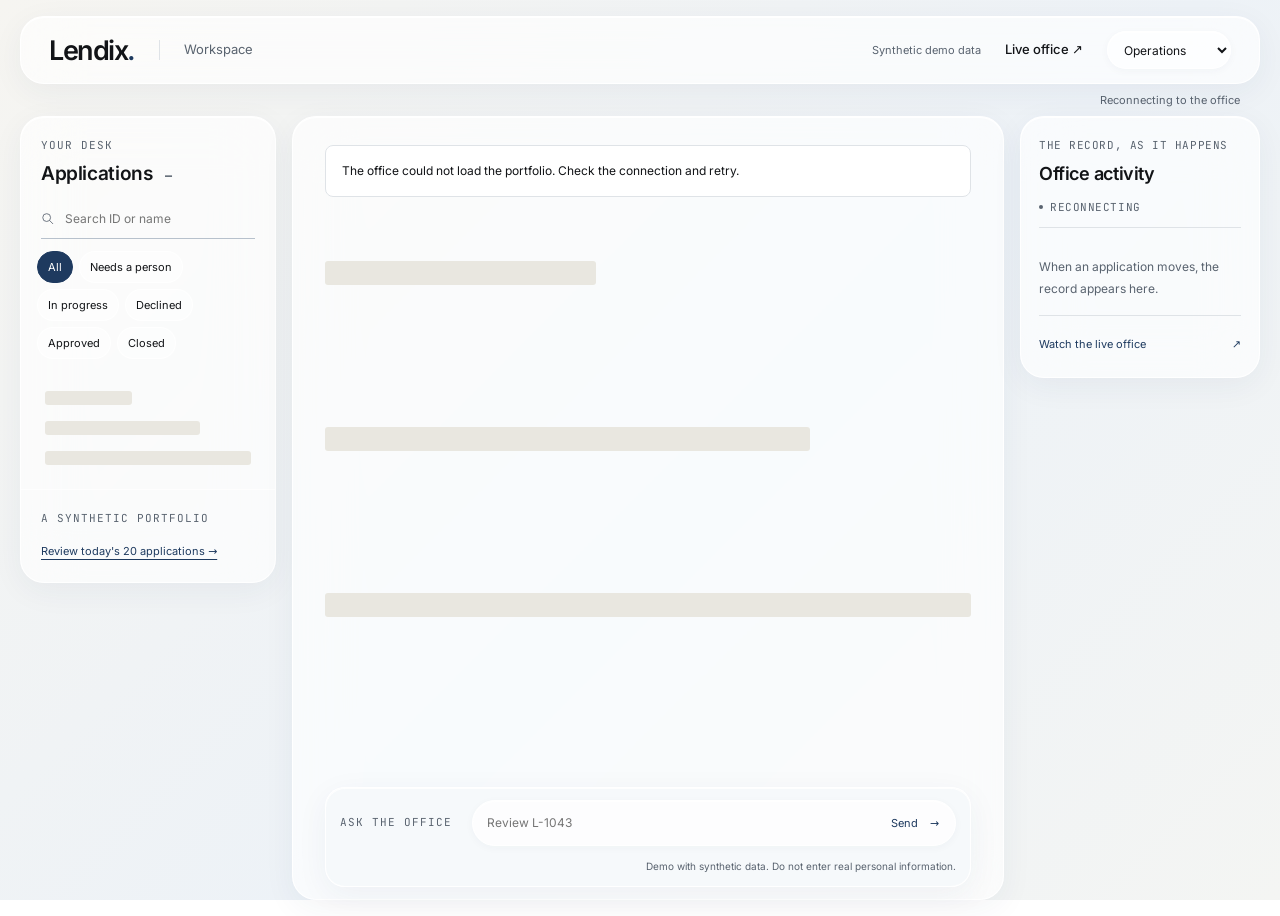
==== commit 3e46a6b2: "Refine glass interface and compact loan overview" ====
--- a/static/index.html
+++ b/static/index.html
@@ -4,6 +4,7 @@
   <meta charset="utf-8"><meta name="viewport" content="width=device-width, initial-scale=1"><meta name="theme-color" content="#F6F5F1">
   <link rel="icon" type="image/svg+xml" href="/static/favicon.svg"><title>Lendix · Workspace</title>
   <link rel="stylesheet" href="/static/design.css"><link rel="stylesheet" href="/static/styles.css">
+  <link rel="stylesheet" href="/static/liquid.css">
   <script src="/static/app.js" defer></script>
 </head>
 <body class="workspace-page">
--- a/static/liquid.css
+++ b/static/liquid.css
@@ -0,0 +1,437 @@
+/* Shared glass surfaces and controls. Pixel-art canvases retain their own palette. */
+:root {
+  --muted: #59636f;
+  --hairline: #dfe3e7;
+  --glass: rgba(255, 255, 255, .66);
+  --glass-edge: rgba(255, 255, 255, .92);
+  --glass-shadow: 0 8px 32px rgba(30, 58, 95, .055), inset 0 1px 0 rgba(255, 255, 255, .95);
+  --glass-blur: blur(28px) saturate(135%);
+}
+
+body {
+  background: linear-gradient(135deg, #f6f5f1 0%, #edf2f7 55%, #f4f5f3 100%);
+  background-attachment: fixed;
+}
+
+.site-header, .loan-queue, .loan-view, .activity-panel,
+.action-dialog, .office-command, .sheet, .dock, .ticker, .office-controls {
+  border: 1px solid var(--glass-edge);
+  background: var(--glass);
+  box-shadow: var(--glass-shadow);
+  backdrop-filter: var(--glass-blur);
+  -webkit-backdrop-filter: var(--glass-blur);
+}
+
+.site-header {
+  border-radius: 24px;
+  margin: 16px 20px 0;
+  height: 68px;
+  padding: 0 28px;
+}
+
+.wordmark { font-weight: 600; letter-spacing: -.055em; }
+.header-page, .office-page-label { font-size: 13px; }
+.header-nav { gap: 24px; }
+.header-nav a { font-weight: 500; }
+.role-select-label select, .office-toggle, .agent-picker-label select {
+  border: 1px solid rgba(255, 255, 255, .95);
+  border-radius: 999px;
+  background: rgba(255, 255, 255, .65);
+  box-shadow: inset 0 1px 0 white, 0 2px 8px rgba(30, 58, 95, .035);
+  min-height: 38px;
+}
+
+.button, .button.small, .dock button {
+  border-radius: 999px;
+  box-shadow: inset 0 1px 0 rgba(255, 255, 255, .2), 0 3px 10px rgba(30, 58, 95, .1);
+  transition: background 180ms ease-out, box-shadow 180ms ease-out;
+}
+.button:hover, .dock button:hover { box-shadow: inset 0 1px 0 rgba(255, 255, 255, .25), 0 5px 14px rgba(30, 58, 95, .16); }
+.button.ghost { background: rgba(255, 255, 255, .6); box-shadow: none; }
+.pill { border-color: rgba(255, 255, 255, .95); background: rgba(255, 255, 255, .8); padding: 6px 11px; }
+.pill.amber { background: #fff3e9; border-color: #eed9c7; }
+.pill.green { background: #edf6ef; border-color: #d4e5da; }
+.pill.blue { background: #edf3fa; border-color: #d5dfec; }
+
+.mobile-workbar { height: 32px; border: 0; padding: 0 40px; }
+.workspace-grid {
+  height: calc(100dvh - 132px);
+  grid-template-columns: 256px minmax(0, 1fr) 240px;
+  gap: 16px;
+  margin: 0 20px 16px;
+}
+.loan-queue, .loan-view, .activity-panel { border-radius: 24px; }
+.loan-queue { overflow: hidden; }
+.queue-heading { padding: 24px 20px 16px; }
+.queue-heading h1 { font-size: 19px; font-weight: 600; }
+.queue-search { margin: 0 20px; border-color: #b7c1cc; }
+.queue-filters { padding: 18px 16px 12px; gap: 6px; }
+.filter {
+  min-height: 32px;
+  padding: 6px 10px;
+  border-color: rgba(255, 255, 255, .8);
+  background: rgba(255, 255, 255, .36);
+  font-size: 11px;
+}
+.filter.active { background: var(--accent); border-color: var(--accent); }
+.queue-row {
+  width: calc(100% - 16px);
+  margin: 4px 8px;
+  padding: 16px 14px;
+  border: 1px solid transparent;
+  border-radius: 17px;
+}
+.queue-row:hover { background: rgba(255, 255, 255, .4); }
+.queue-row.selected {
+  border-color: rgba(255, 255, 255, .98);
+  background: rgba(255, 255, 255, .87);
+  box-shadow: 0 3px 14px rgba(30, 58, 95, .045);
+}
+.queue-row.selected .queue-row-name { color: var(--accent); }
+.queue-row-name { font-size: 15px; }
+.queue-row-stage { max-width: 84px; }
+.queue-row .pill { font-size: 10px; padding: 4px 7px; gap: 5px; }
+.queue-footer { padding: 16px 20px; border-color: rgba(255, 255, 255, .7); }
+.queue-footer button { line-height: 1.7; }
+.loan-view { padding: 28px 32px 0; }
+.case-header { padding: 0 0 24px; }
+.case-heading-row h1 { font-weight: 600; letter-spacing: -.045em; }
+.case-meta { font-variant-numeric: tabular-nums; }
+.case-status-line { line-height: 1.7; }
+.lifecycle {
+  border: 1px solid rgba(255, 255, 255, .85);
+  border-radius: 18px;
+  background: rgba(255, 255, 255, .44);
+  padding: 5px;
+  gap: 3px;
+}
+.lifecycle li { border-radius: 13px; }
+.lifecycle li::before { top: auto; bottom: 0; left: 10px; right: 10px; border-radius: 2px; }
+.lifecycle li.current { background: rgba(255, 255, 255, .95); box-shadow: 0 2px 8px rgba(30, 58, 95, .06); }
+.lifecycle li.done::before { background: transparent; }
+.lifecycle button { padding: 12px 3px 12px 5px; font-size: 10px; }
+.lifecycle .step-number { font-size: 11px; margin-bottom: 6px; }
+.lifecycle .step-name { letter-spacing: -.02em; }
+.case-content-section { border-color: #dce1e5; padding: 28px 0; }
+.case-section-heading h2 { font-size: 18px; font-weight: 600; }
+.finding-card, .clear-finding {
+  border: 1px solid var(--glass-edge);
+  border-radius: 20px;
+  background: rgba(255, 255, 255, .75);
+  box-shadow: inset 0 1px 0 white;
+}
+.finding-card { padding: 24px; gap: 24px; }
+.finding-title { font-size: 16px; line-height: 1.6; }
+.field-evidence {
+  background: rgba(239, 242, 244, .8);
+  border-color: rgba(220, 225, 230, .9);
+  border-radius: 13px;
+  padding: 18px;
+}
+.evidence-pair dd.flagged { border-radius: 6px; background: #fff1e4; }
+.decision-layout { gap: 24px; }
+.decision-word { letter-spacing: -.05em; }
+.decision-attribution { border-color: #dce1e5; }
+.inline-note { border-radius: 16px; background: rgba(237, 243, 250, .8); border-left-width: 2px; }
+.foir-track { border-radius: 999px; overflow: visible; }
+.foir-fill { border-radius: 999px; }
+.document-row { border-color: #dce1e5; }
+.document-row:hover { background: rgba(255, 255, 255, .4); }
+.document-download { border-radius: 999px; }
+.office-command {
+  bottom: 12px;
+  margin: 20px 0 12px;
+  border-radius: 20px;
+  padding: 16px;
+  background: rgba(245, 248, 251, .82);
+}
+.command-input-row {
+  border: 1px solid white;
+  border-radius: 999px;
+  background: rgba(255, 255, 255, .82);
+  box-shadow: inset 0 1px 0 white, 0 2px 8px rgba(30, 58, 95, .035);
+}
+.command-send { border-radius: 999px; }
+.command-suggestions { padding-top: 4px; gap: 12px; }
+.command-suggestions button { min-height: 28px; }
+.command-notice { display: block; line-height: 1.6; margin-top: 8px; }
+.activity-panel { padding: 24px 18px; border-left: 1px solid var(--glass-edge); }
+.activity-heading h2 { font-size: 18px; font-weight: 600; }
+.activity-entry { border-color: #dce1e5; }
+.activity-entry-title { font-size: 12px; line-height: 1.75; }
+.activity-panel.open { background: rgba(245, 248, 251, .92); border-radius: 24px; }
+.action-dialog { border-radius: 28px; background: rgba(249, 251, 253, .94); padding: 32px; }
+.action-dialog::backdrop { background: rgba(21, 33, 49, .2); backdrop-filter: blur(5px); }
+.field input, .field select, .field textarea {
+  border: 1px solid #d8dfe6;
+  border-radius: 14px;
+  background: rgba(255, 255, 255, .85);
+}
+.terms-confirm { padding: 16px; border-radius: 16px; background: rgba(255, 255, 255, .7); }
+.toast { border-radius: 999px; }
+
+/* The office uses the same glass chrome around the original pixel-art world. */
+.office-header { inset: 0 0 auto; height: 68px; }
+#stage-wrap { inset: 100px 20px 180px; border-radius: 28px; }
+.ticker { top: 104px; background: rgba(255, 255, 255, .8); padding: 12px 20px; }
+.ticker em, .office-connection { font-size: 11px; }
+.office-controls { left: 36px; bottom: 164px; border-radius: 20px; padding: 16px; gap: 8px; }
+.agent-picker-label { font-size: 11px; }
+.office-controls .quiet-notice { font-size: 11px; }
+.dock { bottom: 40px; padding: 8px; border-radius: 999px; background: rgba(255, 255, 255, .8); }
+.dock button { min-height: 42px; }
+.quick { gap: 8px; bottom: 108px; }
+.quick button { border: 1px solid rgba(255, 255, 255, .95); border-radius: 999px; background: rgba(255, 255, 255, .78); color: var(--accent); padding: 8px 12px; }
+.hint { left: 36px; font-size: 11px; }
+.sheet { top: 100px; right: 20px; bottom: 20px; border-radius: 28px; background: rgba(248, 251, 253, .88); }
+.sheet header { padding: 28px; border-color: rgba(215, 223, 230, .8); }
+.sheet .av { border-radius: 50%; background: rgba(255, 255, 255, .8); }
+.sheet section { padding: 24px 28px; border-color: rgba(215, 223, 230, .8); }
+.sheet h3, .log .t, .log .k { font-size: 11px; }
+.tools span { font-size: 11px; border-radius: 999px; background: rgba(255, 255, 255, .7); }
+.tools span.on { background: var(--accent); }
+.flag { border-radius: 16px; }
+.flag b { font-size: 11px; }
+.sheet .close { min-height: 32px; padding: 4px; }
+
+@media (min-width: 1700px) {
+  .workspace-grid { grid-template-columns: 280px minmax(0, 1fr) 280px; gap: 20px; }
+  .loan-view { padding: 40px 56px 0; }
+  .case-heading-row h1 { font-size: 56px; }
+  .lifecycle button { padding: 16px 8px; font-size: 11px; }
+  .finding-title { font-size: 19px; }
+}
+@media (max-width: 1279px) {
+  .workspace-grid { grid-template-columns: 240px minmax(0, 1fr); gap: 14px; }
+  .loan-view { padding: 28px 28px 0; }
+  .activity-panel { top: 96px; }
+  .lifecycle { overflow-x: auto; grid-template-columns: repeat(9, minmax(58px, 1fr)); }
+  .office-controls .quiet-notice { display: none; }
+}
+@media (max-width: 900px) {
+  .workspace-grid { grid-template-columns: 212px minmax(0, 1fr); margin-left: 12px; margin-right: 12px; gap: 12px; }
+  .site-header { margin-left: 12px; margin-right: 12px; padding: 0 20px; }
+  .loan-view { padding: 24px 20px 0; }
+  .queue-heading, .queue-footer { padding-left: 16px; padding-right: 16px; }
+  .queue-search { margin-left: 16px; margin-right: 16px; }
+  .queue-filters { padding-left: 12px; padding-right: 12px; }
+  .queue-row { padding: 14px 10px; }
+  .queue-row-bottom { flex-wrap: wrap; }
+  .finding-card { padding: 20px; }
+  .office-controls { left: 24px; }
+}
+@media (max-width: 650px) {
+  .site-header { height: 60px; margin: 10px 10px 0; padding: 0 16px; border-radius: 21px; }
+  .workspace-header .header-nav { gap: 10px; }
+  .workspace-header .header-nav a { font-size: 11px; }
+  .wordmark { font-size: 25px; }
+  .role-select-label select { padding: 8px; min-height: 36px; }
+  .mobile-workbar { height: 36px; padding: 0 24px; gap: 8px; }
+  .mobile-workbar .quiet-notice { font-size: 10px; }
+  .workspace-grid { height: calc(100dvh - 116px); margin: 0 10px 10px; }
+  .loan-view { border-radius: 24px; padding: 24px 18px 0; }
+  .loan-queue { inset: 106px auto 10px 10px; width: min(340px, calc(100vw - 20px)); border-radius: 24px; background: rgba(245, 248, 251, .95); }
+  .case-header-top { gap: 8px; flex-wrap: wrap; }
+  .case-heading-row h1 { font-size: 38px; }
+  .case-section-heading { align-items: start; gap: 12px; }
+  .case-section-heading .mono { text-align: right; font-size: 10px; }
+  .case-section-heading h2 { font-size: 16px; }
+  .finding-card { padding: 20px 16px; }
+  .evidence-pair { grid-template-columns: minmax(0, 1fr) minmax(0, 1fr); }
+  .office-command { padding: 14px; border-radius: 20px; bottom: 8px; }
+  .office-command label { font-size: 10px; }
+  .command-input-row input { padding-left: 12px; }
+  .command-suggestions { gap: 6px 12px; }
+  .command-notice { font-size: 10px; }
+  .activity-panel { top: 82px; }
+  .action-dialog { padding: 24px; border-radius: 24px; }
+  .office-header { height: 60px; }
+  .office-header .header-nav { gap: 10px; }
+  .office-header .header-nav a { font-size: 10px; }
+  .office-toggle { padding: 7px 9px; font-size: 10px; min-height: 34px; }
+  #stage-wrap { inset: 88px 10px 196px; border-radius: 20px; }
+  .ticker { top: 84px; max-width: calc(100vw - 32px); }
+  .office-controls { left: 16px; bottom: 176px; padding: 12px; border-radius: 16px; }
+  .agent-picker-label { font-size: 10px; }
+  .quick { bottom: 108px; max-width: calc(100vw - 32px); }
+  .quick button { font-size: 11px; }
+  .dock { width: calc(100vw - 24px); padding: 7px; }
+  .dock select { max-width: 88px; }
+  .hint { left: 20px; font-size: 10px; }
+  .sheet { top: 84px; right: 10px; bottom: 10px; width: calc(100vw - 20px); border-radius: 24px; }
+  .sheet header, .sheet section { padding: 20px; }
+}
+@supports not (backdrop-filter: blur(1px)) {
+  .site-header, .loan-queue, .loan-view, .activity-panel, .action-dialog,
+  .office-command, .sheet, .dock, .ticker, .office-controls { background: #f6f8fa; }
+}
+@media (prefers-reduced-transparency: reduce) {
+  .site-header, .loan-queue, .loan-view, .activity-panel, .action-dialog,
+  .office-command, .sheet, .dock, .ticker, .office-controls { background: #f6f8fa; backdrop-filter: none; -webkit-backdrop-filter: none; }
+}
+
+/* A compact overview keeps one primary scroll surface. */
+.workspace-page { height: auto; min-height: 100dvh; overflow: auto; }
+.workspace-header { position: sticky; top: 12px; z-index: 40; }
+.workspace-grid { height: auto; min-height: calc(100dvh - 132px); align-items: start; }
+.loan-view { overflow: visible; min-height: calc(100dvh - 132px); }
+.loan-queue, .activity-panel { position: sticky; top: 100px; max-height: calc(100dvh - 116px); }
+.queue-list { flex: 0 1 auto; }
+.queue-heading { padding: 20px 20px 12px; }
+.queue-filters { padding-top: 12px; padding-bottom: 8px; }
+.queue-row { display: grid; grid-template-columns: minmax(0, 1fr) auto; padding: 12px; gap: 3px 8px; }
+.queue-row-top { grid-column: 1 / -1; gap: 4px; }
+.queue-row-stage { margin-left: auto; max-width: none; font-size: 10px; }
+.queue-row-name { grid-column: 1 / -1; margin: 2px 0; font-size: 14px; }
+.queue-row-amount { align-self: center; font-size: 12px; }
+.queue-row-bottom { margin: 0; align-self: center; }
+.queue-row .pill { font-size: 9px; }
+.queue-more { display: block; margin: 4px 20px 8px; font-size: 11px; text-decoration: none; text-align: left; }
+.queue-more:hover { text-decoration: underline; }
+.activity-panel { overflow: auto; padding-top: 20px; }
+.activity-list { overflow: visible; flex: 0 0 auto; }
+.activity-entry { padding: 13px 0; }
+.activity-entry-title { font-size: 11px; line-height: 1.65; }
+.activity-status { padding: 12px 0; }
+.activity-more { text-align: left; font-size: 11px; margin-top: 12px; }
+.case-header { padding-bottom: 16px; }
+.case-header-top { align-items: start; }
+.case-identity { display: flex; flex-direction: row; align-items: center; gap: 12px; min-width: 0; flex-wrap: wrap; }
+.case-heading-row { margin: 14px 0 12px; }
+.case-heading-row h1 { font-size: 40px; }
+.case-status-line { margin-top: 12px; font-size: 11px; }
+.case-id { font-size: 10px; }
+.progress-control { position: relative; width: fit-content; z-index: 10; }
+.progress-summary {
+  display: flex; align-items: center; flex-wrap: wrap; gap: 8px;
+  list-style: none; cursor: pointer; border: 1px solid white; border-radius: 999px;
+  padding: 8px 12px; background: rgba(255, 255, 255, .82); color: var(--accent);
+  box-shadow: 0 2px 8px rgba(30, 58, 95, .035); font-size: 11px;
+}
+.progress-summary::-webkit-details-marker { display: none; }
+.progress-label { font-weight: 500; }
+.progress-count { color: var(--muted); font-size: 10px; }
+.progress-chevron { font-size: 14px; line-height: 1; }
+.progress-segments { display: flex; gap: 2px; align-items: center; }
+.progress-segments span { width: 5px; height: 8px; border-radius: 3px; background: #dce2e8; }
+.progress-segments .done { background: #8198b0; }
+.progress-segments .current { background: var(--accent); height: 11px; }
+.progress-control[open] .progress-chevron { transform: rotate(180deg); }
+.progress-control .lifecycle {
+  position: absolute; top: calc(100% + 8px); left: 0;
+  width: 280px; display: grid; grid-template-columns: 1fr; gap: 0;
+  padding: 8px; margin: 0; overflow: visible; border-radius: 18px;
+  background: rgba(249, 251, 253, .96); border: 1px solid white;
+  backdrop-filter: blur(28px); -webkit-backdrop-filter: blur(28px);
+  box-shadow: 0 16px 48px rgba(30, 58, 95, .15);
+}
+.progress-control .lifecycle button { display: flex; align-items: center; gap: 16px; padding: 10px 12px; font-size: 12px; }
+.progress-control .lifecycle .step-number { margin: 0; width: 20px; font-size: 11px; }
+.progress-control .lifecycle li::before { display: none; }
+.progress-control .lifecycle li.current { background: #edf2f8; box-shadow: none; }
+.loan-overview { display: grid; grid-template-columns: minmax(0, 1.08fr) minmax(0, 1fr); gap: 24px; align-items: start; }
+.loan-overview.no-decision { grid-template-columns: 1fr; }
+.loan-overview .case-content-section { border: 0; padding: 16px 0; }
+.loan-overview .case-section-heading { margin-bottom: 12px; align-items: baseline; }
+.loan-overview .case-section-heading h2 { font-size: 15px; }
+.loan-overview .case-section-heading .mono { display: none; }
+.loan-overview .finding-card { display: block; padding: 16px; border-radius: 18px; }
+.loan-overview .finding-title { font-size: 14px; margin-top: 8px; line-height: 1.5; }
+.loan-overview .finding-source { margin-top: 8px; font-size: 10px; line-height: 1.5; }
+.loan-overview .finding-source a { margin-top: 4px; }
+.loan-overview .field-evidence { padding: 12px; margin-top: 12px; }
+.loan-overview .field-evidence .mono { display: none; }
+.loan-overview .evidence-pair { display: grid; grid-template-columns: 1fr 1fr; align-items: center; gap: 8px; margin-top: 6px; }
+.loan-overview .evidence-pair dt { font-size: 10px; margin: 0; }
+.loan-overview .evidence-pair dd { font-size: 11px; }
+.loan-overview .evidence-caption { font-size: 9px; margin-top: 8px; }
+.finding-evidence summary { font-size: 11px; color: var(--accent); cursor: pointer; margin-top: 10px; }
+.loan-overview .clear-finding { padding: 18px; align-items: start; }
+.loan-overview .clear-finding h3 { font-size: 14px; }
+.loan-overview .clear-finding p { font-size: 11px; }
+.loan-overview .decision-layout { display: block; }
+.loan-overview .decision-word { font-size: 36px; line-height: 1.05; margin-bottom: 10px; }
+.loan-overview .policy-rule { font-size: 10px; line-height: 1.6; }
+.loan-overview .decision-reasons { margin-top: 12px; }
+.loan-overview .decision-reasons p { font-size: 12px; line-height: 1.65; }
+.loan-overview .decision-attribution { margin-top: 12px; padding-top: 12px; font-size: 11px; }
+.loan-facts #money { border-top: 1px solid var(--hairline); margin-top: 8px; }
+.loan-overview .money-grid { gap: 12px; margin-bottom: 16px; }
+.loan-overview .money-item dt { font-size: 10px; }
+.loan-overview .money-item dd { font-size: 18px; margin-top: 4px; }
+.loan-overview .foir-row { margin-top: 12px; font-size: 11px; }
+.loan-overview .foir-axis { font-size: 10px; }
+.loan-overview .eligible-row { padding-top: 12px; margin-top: 12px; font-size: 11px; }
+.loan-overview .eligible-row strong { font-size: 18px; }
+.loan-overview .seeded-record { grid-column: 1 / -1; }
+.loan-overview:has(.seeded-record) { grid-template-columns: 1fr; }
+.loan-overview .seeded-record .pending-finding h3 { font-size: 19px; }
+.loan-overview .seeded-record .pending-finding h3 span { display: inline; margin-left: 5px; }
+.loan-overview .pending-finding p { font-size: 12px; }
+.loan-records { display: grid; grid-template-columns: 1fr 1fr; gap: 0 20px; border-top: 1px solid var(--hairline); margin-top: 12px; }
+.record-disclosure, .loan-records .application-record { border-bottom: 1px solid var(--hairline); min-width: 0; }
+.record-disclosure > summary {
+  cursor: pointer; list-style: none; display: flex; gap: 8px; align-items: center;
+  padding: 14px 0; font-size: 12px; flex-wrap: wrap;
+}
+.record-disclosure > summary::-webkit-details-marker { display: none; }
+.disclosure-caption { color: var(--muted); font-size: 10px; margin-left: auto; }
+.disclosure-chevron { color: var(--accent); }
+.record-disclosure[open] { grid-column: 1 / -1; }
+.record-disclosure[open] > summary .disclosure-chevron { transform: rotate(45deg); }
+.record-disclosure .case-content-section { padding: 16px 0; border: 0; }
+.record-disclosure .case-section-heading { display: none; }
+.record-disclosure .inline-note { margin: 0 0 16px; }
+.loan-records .application-record[open] { grid-column: 1 / -1; }
+.office-command { margin-top: 16px; padding: 12px 14px; }
+.command-suggestions { margin-top: 4px; }
+.command-notice { font-size: 10px; margin-top: 4px; }
+.command-suggestions button { min-height: 22px; }
+@media (min-width: 1700px) {
+  .loan-view { padding: 32px 40px 0; }
+  .case-heading-row h1 { font-size: 48px; }
+  .loan-overview { gap: 32px; }
+  .loan-overview .finding-card { padding: 20px; }
+  .loan-overview .finding-title { font-size: 16px; }
+  .loan-overview .decision-word { font-size: 44px; }
+}
+@media (max-width: 1279px) {
+  .workspace-grid { grid-template-columns: 220px minmax(0, 1fr); }
+  .loan-view { padding: 24px 24px 0; }
+  .loan-overview { gap: 20px; }
+  .activity-panel { position: fixed; top: 96px; max-height: none; overflow: auto; }
+  .queue-row { padding: 10px; }
+  .queue-row-top .queue-row-stage { font-size: 9px; }
+  .queue-row-bottom .pill { font-size: 8px; padding: 4px 5px; }
+}
+@media (max-width: 1023px) {
+  .loan-overview { grid-template-columns: 1fr; gap: 0; }
+  .loan-facts { display: grid; grid-template-columns: 1fr 1fr; gap: 20px; }
+  .loan-facts #money { border: 0; margin: 0; }
+  .loan-overview .finding-card { display: grid; grid-template-columns: 1fr 1fr; gap: 16px; }
+  .loan-overview .finding-evidence { grid-column: 1 / -1; }
+  .loan-overview .field-evidence { margin-top: 0; }
+}
+@media (max-width: 650px) {
+  .workspace-header { top: 8px; }
+  .workspace-grid { height: auto; min-height: calc(100dvh - 116px); }
+  .loan-view { min-height: calc(100dvh - 116px); padding: 20px 18px 0; }
+  .loan-queue { position: fixed; top: 106px; max-height: calc(100dvh - 116px); }
+  .case-identity { gap: 10px; }
+  .case-header-top { align-items: center; }
+  .progress-summary { padding: 7px 10px; gap: 6px; }
+  .progress-count { display: none; }
+  .progress-segments span { width: 4px; }
+  .case-heading-row h1 { font-size: 34px; }
+  .case-header .pill { font-size: 9px; padding: 5px 7px; }
+  .case-id { font-size: 9px; }
+  .loan-overview .finding-card { display: block; }
+  .loan-overview .field-evidence { margin-top: 12px; }
+  .loan-facts { display: block; }
+  .loan-records { grid-template-columns: 1fr; }
+  .loan-overview .money-grid { grid-template-columns: 1fr 1fr 1fr; }
+  .loan-overview .money-item:last-child { grid-column: auto; }
+  .loan-overview .money-item dd { font-size: 16px; }
+  .activity-panel { top: 82px; }
+  .command-input-row input { font-size: 12px; }
+}
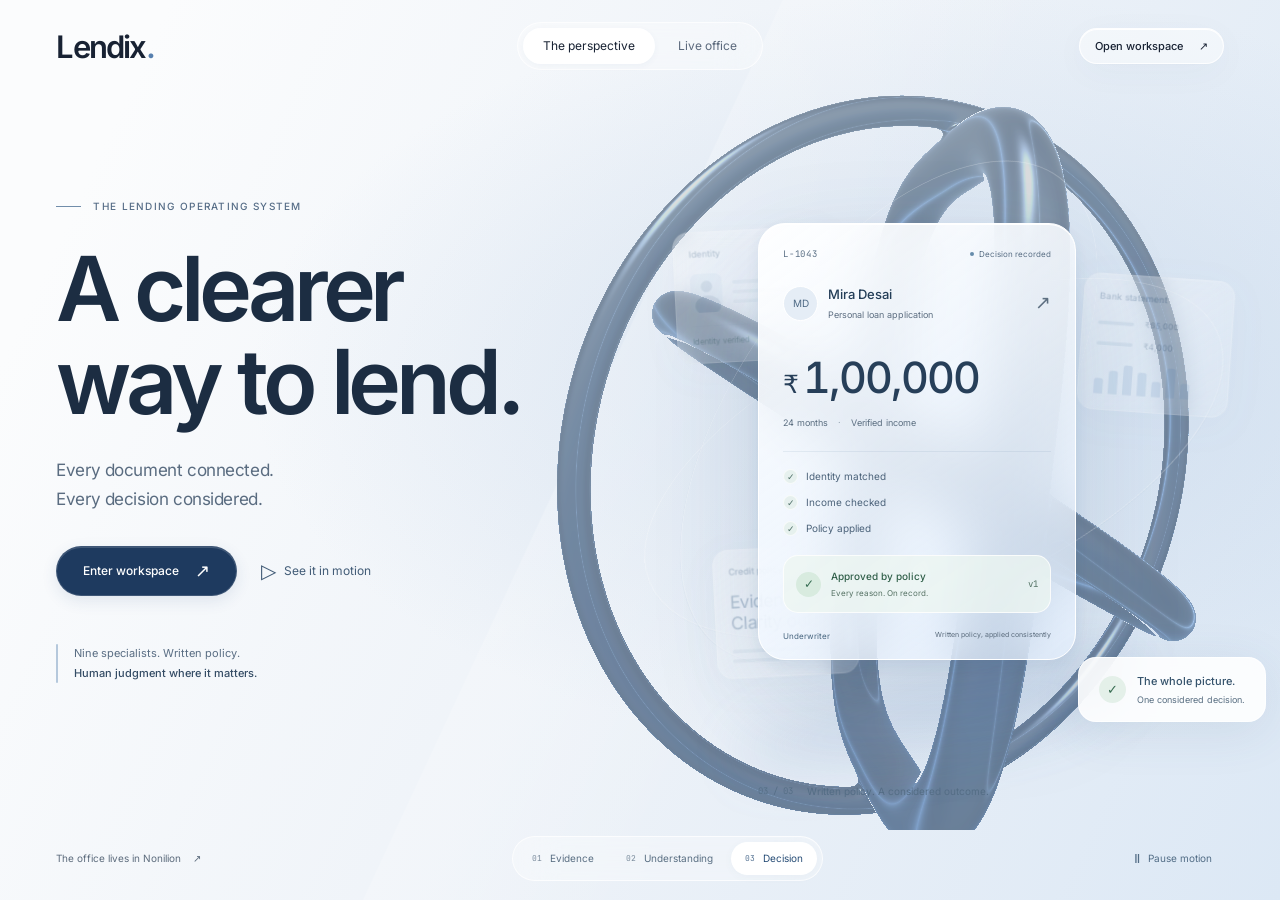
==== commit ef223c5f: "Rebuild liquid glass landing and workspace" ====
--- a/static/index.html
+++ b/static/index.html
@@ -1,24 +1,55 @@
 <!doctype html>
 <html lang="en">
 <head>
-  <meta charset="utf-8"><meta name="viewport" content="width=device-width, initial-scale=1"><meta name="theme-color" content="#F6F5F1">
-  <link rel="icon" type="image/svg+xml" href="/static/favicon.svg"><title>Lendix · Workspace</title>
-  <link rel="stylesheet" href="/static/design.css"><link rel="stylesheet" href="/static/styles.css">
-  <link rel="stylesheet" href="/static/liquid.css">
-  <script src="/static/app.js" defer></script>
+  <meta charset="utf-8"><meta name="viewport" content="width=device-width, initial-scale=1"><meta name="theme-color" content="#edf3fa">
+  <meta name="description" content="Lendix brings evidence, written credit policy and human judgment into one considered lending process.">
+  <title>Lendix · A clearer way to lend</title>
+  <link rel="icon" href="/static/favicon.svg" type="image/svg+xml">
+  <link rel="stylesheet" href="/static/system.css"><link rel="stylesheet" href="/static/landing.css">
+  <script src="/static/landing.js" defer></script>
 </head>
-<body class="workspace-page">
-  <a class="skip-link" href="#loan-view">Skip to loan</a>
-  <header class="site-header workspace-header"><div class="header-left"><a class="wordmark" href="/">Lendix<span class="wordmark-period">.</span></a><span class="header-divider" aria-hidden="true"></span><span class="header-page">Workspace</span></div><nav class="header-nav" aria-label="Workspace navigation"><span class="quiet-notice desktop-notice">Synthetic demo data</span><a href="/office">Live office <span aria-hidden="true">↗</span></a><label class="role-select-label"><span class="sr-only">Demo role with no real authentication</span><select id="role-select" aria-label="Demo role"><option value="ops">Operations</option><option value="risk_head">Risk head</option><option value="borrower">Borrower</option></select></label></nav></header>
-  <div class="mobile-workbar"><button id="queue-toggle" class="text-button" aria-expanded="false" aria-controls="loan-queue">Applications <span id="mobile-count"></span></button><span id="connection-label" class="quiet-notice" role="status">Connecting to the office</span><button id="activity-toggle" class="text-button" aria-expanded="false" aria-controls="activity-panel">Activity</button></div>
-  <div class="workspace-grid">
-    <aside class="loan-queue" id="loan-queue" aria-label="Loan queue"><div class="queue-heading"><div><p class="eyebrow">Your desk</p><h1>Applications <span id="queue-total">—</span></h1></div><button id="queue-close" class="text-button queue-close" aria-label="Close applications">Close</button></div><label class="queue-search"><svg viewBox="0 0 20 20" width="16" height="16" aria-hidden="true"><circle cx="8" cy="8" r="5.5"></circle><path d="m12 12 5 5"></path></svg><input id="loan-search" type="search" placeholder="Search ID or name" aria-label="Search applications by ID or name"></label><div id="queue-filters" class="queue-filters" role="group" aria-label="Filter applications"><button class="filter active" data-filter="all" aria-pressed="true">All</button><button class="filter" data-filter="person" aria-pressed="false">Needs a person</button><button class="filter" data-filter="progress" aria-pressed="false">In progress</button><button class="filter" data-filter="declined" aria-pressed="false">Declined</button><button class="filter" data-filter="approved" aria-pressed="false">Approved</button><button class="filter" data-filter="closed" aria-pressed="false">Closed</button></div><div id="queue-list" class="queue-list"><div class="queue-skeleton" aria-label="Loading applications"><span class="skeleton short"></span><span class="skeleton long"></span><span class="skeleton"></span></div></div><div class="queue-footer"><span class="mono">A synthetic portfolio</span><button class="text-button" id="batch-button">Review today's 20 applications <span aria-hidden="true">→</span></button></div></aside>
-    <main id="loan-view" class="loan-view" tabindex="-1"><div id="page-notice" class="page-notice" role="alert" hidden></div><div id="loan-content"><div class="loan-loading" aria-label="Loading loan"><span class="skeleton short"></span><span class="skeleton long"></span><span class="skeleton"></span></div></div><div class="office-command"><form id="command-form"><label class="mono" for="command-input">Ask the office</label><div class="command-input-row"><input id="command-input" placeholder="Review L-1043" autocomplete="off" maxlength="8000" required><button class="command-send" type="submit">Send <span aria-hidden="true">→</span></button></div></form><div id="command-suggestions" class="command-suggestions" aria-label="Suggested actions"></div><span class="command-notice">Demo with synthetic data. Do not enter real personal information.</span></div></main>
-    <aside class="activity-panel" id="activity-panel" aria-labelledby="activity-title"><div class="activity-heading"><div><p class="eyebrow">The record, as it happens</p><h2 id="activity-title">Office activity</h2></div><button id="activity-close" class="text-button activity-close" aria-label="Close activity">Close</button></div><div class="activity-status"><span class="connection-mark" aria-hidden="true"></span><span id="activity-connection">Connecting</span></div><div id="activity-list" class="activity-list"><p class="activity-empty">When an application moves, the record appears here.</p></div><a class="activity-office-link" href="/office">Watch the live office <span aria-hidden="true">↗</span></a></aside>
-  </div>
-  <dialog id="decision-dialog" class="action-dialog" aria-labelledby="decision-title"><form id="decision-form"><div class="dialog-topline"><span class="mono" id="decision-loan-id"></span><button type="button" class="text-button" data-close-dialog="decision-dialog">Close</button></div><p class="eyebrow">A person considers the exception</p><h2 id="decision-title">Record your decision.</h2><p id="decision-context" class="dialog-description"></p><label class="field">Outcome<select id="decision-outcome" required><option value="">Choose an outcome</option><option value="approve">Approve requested amount</option><option value="approve_lower">Approve lower amount</option><option value="decline">Decline</option></select></label><label id="decision-amount-field" class="field" hidden>Amount to approve (₹)<input id="decision-amount" type="number" min="0.01" step="0.01"><span class="field-help" id="decision-amount-help"></span></label><label class="field">Reason on record<textarea id="decision-reason" rows="3" minlength="10" maxlength="1500" required placeholder="Explain the evidence behind your decision"></textarea><span class="field-help">Required for every decision. At least 10 characters.</span></label><p id="decision-form-error" class="form-error" role="alert" hidden></p><button class="button" type="submit">Record decision <span aria-hidden="true">→</span></button></form></dialog>
-  <dialog id="terms-dialog" class="action-dialog" aria-labelledby="terms-title"><div class="dialog-topline"><span class="mono" id="terms-loan-id"></span><button type="button" class="text-button" data-close-dialog="terms-dialog">Close</button></div><p class="eyebrow">Before you accept</p><h2 id="terms-title">Your Key Facts Statement.</h2><p class="dialog-description">Read the full statement, including fees, total cost and your cooling-off exit right.</p><div id="terms-details" class="terms-details"></div><div id="terms-document"></div><label class="terms-confirm"><input id="terms-confirm" type="checkbox">I have read the Key Facts Statement and accept these synthetic demo terms.</label><button id="terms-accept" class="button" disabled>Accept Key Facts Statement <span aria-hidden="true">→</span></button></dialog>
-  <input id="upload-input" type="file" accept=".csv,.json,.pdf,.png,.jpg,.jpeg,.docx,.xlsx" hidden>
-  <div id="toast" class="toast" role="status" hidden></div>
+<body class="landing-page">
+  <a class="skip-link" href="#landing-main">Skip to content</a>
+  <div class="landing-wash" aria-hidden="true"></div>
+  <header class="landing-nav">
+    <a class="wordmark" href="/" aria-label="Lendix home">Lendix<span class="wordmark-period">.</span></a>
+    <nav class="nav-switch" aria-label="Main navigation"><a href="/" aria-current="page">The perspective</a><a href="/office">Live office</a></nav>
+    <a class="button small ghost nav-enter" href="/app">Open workspace <span aria-hidden="true">↗</span></a>
+  </header>
+  <main id="landing-main" class="landing-main">
+    <div class="hero-copy">
+      <p class="hero-eyebrow"><span class="eyebrow-line" aria-hidden="true"></span>The lending operating system</p>
+      <h1>A clearer<br> way to lend.</h1>
+      <p class="hero-description">Every document connected.<br>Every decision considered.</p>
+      <div class="hero-actions"><a class="button hero-primary" href="/app">Enter workspace <span aria-hidden="true">↗</span></a><button id="process-replay" class="hero-secondary" type="button"><span class="play-mark" aria-hidden="true">▷</span> See it in motion</button></div>
+      <div class="hero-principle"><span class="principle-rule" aria-hidden="true"></span><p>Nine specialists. Written policy.<br><strong>Human judgment where it matters.</strong></p></div>
+    </div>
+    <section class="engine-stage" aria-label="A visual journey from lending evidence to a policy decision">
+      <canvas id="glass-engine" aria-hidden="true"></canvas>
+      <div class="engine-fallback" aria-hidden="true"><div></div><div></div><div></div></div>
+      <div class="orbital orbit-one" aria-hidden="true"></div><div class="orbital orbit-two" aria-hidden="true"></div>
+      <div class="source-document source-identity" aria-hidden="true"><span class="source-tab">Identity</span><div class="identity-layout"><span class="identity-portrait"></span><div class="source-lines"><i></i><i></i><i></i></div></div><span class="source-check">Identity verified <b>✓</b></span></div>
+      <div class="source-document source-statement" aria-hidden="true"><span class="source-tab">Bank statement</span><div class="statement-line"><i></i><span>₹65,000</span></div><div class="statement-line"><i></i><span>₹4,000</span></div><div class="source-chart"><i></i><i></i><i></i><i></i><i></i><i></i><i></i></div></div>
+      <div class="source-document source-policy" aria-hidden="true"><span class="source-tab">Credit policy</span><span class="policy-expression">Evidence in.<br>Clarity out.</span><div class="source-lines"><i></i><i></i></div></div>
+      <div class="dossier-shadow" aria-hidden="true"></div>
+      <article class="hero-dossier" aria-label="Illustrated application L-1043, Mira Desai, one lakh rupees">
+        <div class="dossier-top"><span class="mono">L-1043</span><span class="dossier-live"><i></i><span id="dossier-stage">Evidence connected</span></span></div>
+        <div class="dossier-person"><span class="dossier-avatar">MD</span><div><span class="dossier-name">Mira Desai</span><span class="dossier-type">Personal loan application</span></div><span class="dossier-arrow" aria-hidden="true">↗</span></div>
+        <div class="dossier-amount"><span class="currency">₹</span><span>1,00,000</span></div>
+        <div class="dossier-meta"><span>24 months</span><span class="meta-dot">·</span><span>Verified income</span></div>
+        <div class="dossier-divider"></div>
+        <div class="dossier-checks"><span><i class="check-symbol">✓</i> Identity matched</span><span><i class="check-symbol">✓</i> Income checked</span><span><i class="check-symbol">✓</i> Policy applied</span></div>
+        <div class="dossier-result"><span class="result-symbol" aria-hidden="true">✓</span><div><span class="result-title">Approved by policy</span><span class="result-caption">Every reason. On record.</span></div><span class="result-seal">v1</span></div>
+        <div class="dossier-bottom"><span>Underwriter</span><span>Written policy, applied consistently</span></div>
+      </article>
+      <div class="policy-notification" aria-hidden="true"><span class="notification-mark">✓</span><div><strong>The whole picture.</strong><span>One considered decision.</span></div></div>
+      <div class="scene-caption"><span class="scene-index" id="scene-index">01 / 03</span><span id="scene-caption">A complete picture begins with evidence.</span></div>
+    </section>
+  </main>
+  <footer class="landing-footer">
+    <a class="footer-note nonilion-room-link" href="https://www.nonilion.com/room/emp-3j51-ge67-xbc7" target="_blank" rel="noopener noreferrer">The office lives in Nonilion <span aria-hidden="true">↗</span></a>
+    <div class="chapter-control" role="group" aria-label="Animation chapters"><button type="button" data-chapter="0" aria-pressed="true"><span>01</span> Evidence</button><button type="button" data-chapter="1" aria-pressed="false"><span>02</span> Understanding</button><button type="button" data-chapter="2" aria-pressed="false"><span>03</span> Decision</button></div>
+    <button id="motion-toggle" class="motion-toggle" type="button" aria-pressed="false"><span aria-hidden="true" id="motion-symbol">Ⅱ</span><span id="motion-label">Pause motion</span></button>
+  </footer>
 </body>
 </html>
--- a/static/system.css
+++ b/static/system.css
@@ -0,0 +1,15 @@
+@font-face{font-family:Inter;src:url('/static/fonts/inter-latin-400-normal.woff2') format('woff2');font-weight:400;font-display:swap}
+@font-face{font-family:Inter;src:url('/static/fonts/inter-latin-500-normal.woff2') format('woff2');font-weight:500;font-display:swap}
+@font-face{font-family:Inter;src:url('/static/fonts/inter-latin-600-normal.woff2') format('woff2');font-weight:600;font-display:swap}
+@font-face{font-family:Inter;src:url('/static/fonts/inter-latin-700-normal.woff2') format('woff2');font-weight:700;font-display:swap}
+@font-face{font-family:'Instrument Serif';src:url('/static/fonts/instrument-serif-latin-400-italic.woff2') format('woff2');font-style:italic;font-weight:400;font-display:swap}
+@font-face{font-family:'JetBrains Mono';src:url('/static/fonts/jetbrains-mono-latin-400-normal.woff2') format('woff2');font-weight:400;font-display:swap}
+:root{
+  --paper:#f3f6fa;--surface:#fff;--ink:#182233;--muted:#5b697c;--hairline:rgba(84,109,141,.16);
+  --accent:#234c80;--amber:#a94f12;--green:#28694f;--blue-wash:#eaf1fa;--amber-wash:#fff2e5;--green-wash:#eaf4ee;
+  --mono:'JetBrains Mono',monospace;--serif:'Instrument Serif',Georgia,serif;--radius:22px;--ease:220ms cubic-bezier(.2,.75,.2,1);
+  --glass:rgba(255,255,255,.64);--glass-strong:rgba(255,255,255,.88);--glass-line:rgba(255,255,255,.95);
+  --shadow:0 8px 36px #2d537b09,0 1px 3px #2d537b05,inset 0 1px 0 #ffffff;
+}
+*{box-sizing:border-box}html{scroll-behavior:smooth}body{margin:0;color:var(--ink);font:14px/1.5 Inter,-apple-system,BlinkMacSystemFont,sans-serif;-webkit-font-smoothing:antialiased;background:#eff4fa}button,input,select,textarea{font:inherit;color:inherit}button,a,input,select,textarea,summary{touch-action:manipulation}button,summary{cursor:pointer}button:disabled{cursor:default;opacity:.45}button{appearance:none;-webkit-appearance:none;transition:background var(--ease),border-color var(--ease),box-shadow var(--ease),transform var(--ease)}h1,h2,h3,p{margin:0}h1,h2,h3{font-weight:600}a{color:var(--accent);text-underline-offset:4px}button svg,a svg{flex:none}[hidden]{display:none!important}:focus-visible{outline:3px solid #3777b7;outline-offset:4px}input,textarea,select{accent-color:var(--accent)}
+.sr-only{position:absolute;width:1px;height:1px;overflow:hidden;clip:rect(0,0,0,0);white-space:nowrap}.skip-link{position:fixed;top:12px;left:16px;z-index:100;padding:10px 18px;border-radius:99px;background:#fff;transform:translateY(-160%)}.skip-link:focus{transform:none}.mono,.eyebrow{font-family:var(--mono);font-size:10px;letter-spacing:.09em;text-transform:uppercase;line-height:1.6}.eyebrow{color:var(--muted)}.muted{color:var(--muted)}.quiet-notice{font-size:11px;color:var(--muted)}.wordmark{color:var(--ink);font-size:27px;line-height:1;font-weight:600;letter-spacing:-1.5px;text-decoration:none}.wordmark-period{color:#5780af}.site-header{display:flex;justify-content:space-between;align-items:center;gap:24px;border:1px solid var(--glass-line);background:var(--glass);box-shadow:var(--shadow);backdrop-filter:blur(28px) saturate(150%);-webkit-backdrop-filter:blur(28px) saturate(150%);border-radius:24px;height:70px;padding:0 28px}.header-left,.header-nav{display:flex;gap:24px;align-items:center}.header-nav a{font-size:12px;text-decoration:none}.header-nav a:hover{text-decoration:underline}.header-divider{height:18px;width:1px;background:var(--hairline)}.header-page{color:var(--muted);font-size:12px}.nav-switch{display:flex;align-items:center;background:#dce6f044;padding:4px;border-radius:99px;border:1px solid #fff8;gap:3px}.nav-switch a{padding:8px 16px;border-radius:99px;color:var(--muted);font-size:12px;text-decoration:none;white-space:nowrap}.nav-switch a[aria-current=page]{background:#fff;color:var(--ink);box-shadow:0 2px 7px #234c800a}.nav-switch a:hover{color:var(--ink)}.button{display:inline-flex;align-items:center;justify-content:center;gap:16px;min-height:44px;padding:11px 20px;border:1px solid #ffffff24;border-radius:99px;background:var(--accent);box-shadow:0 5px 16px #234c801c,inset 0 1px 0 #ffffff28;color:white;font-size:12px;font-weight:500;text-decoration:none;white-space:nowrap}.button:hover{background:#193b65;box-shadow:0 6px 20px #234c802c}.button:active{transform:scale(.985)}.button.ghost{background:#ffffff7a;border-color:#ffffffd9;color:var(--ink);box-shadow:var(--shadow)}.button.ghost:hover{background:#fff}.button.small{min-height:36px;padding:8px 15px;font-size:11px}.text-button{border:0;background:none;color:var(--accent);padding:6px 0;font-size:12px;text-align:left;text-decoration:underline;text-underline-offset:4px}.pill{display:inline-flex;gap:6px;align-items:center;border:1px solid var(--hairline);border-radius:99px;font-size:10px;font-weight:500;white-space:nowrap;padding:5px 9px;background:#ffffffbc}.pill-dot{height:5px;width:5px;border-radius:50%;background:currentColor}.pill.green{color:var(--green);background:var(--green-wash);border-color:#28694f16}.pill.amber{color:var(--amber);background:var(--amber-wash);border-color:#a94f121a}.pill.blue{color:var(--accent);background:var(--blue-wash);border-color:#234c8016}.field{display:grid;gap:8px;font-size:12px;font-weight:500}.field input,.field select,.field textarea{width:100%;min-height:44px;padding:12px 14px;border:1px solid #ced9e5;background:#ffffffd9;border-radius:13px;font-size:14px}.field textarea{resize:vertical;line-height:1.6}.field-help{font-size:11px;font-weight:400;color:var(--muted)}.skeleton{display:block;height:14px;border-radius:5px;background:#dfe7f0;animation:quiet-pulse 1.8s ease-in-out infinite}.skeleton.short{width:40%}.skeleton.long{width:75%}.action-dialog{width:min(520px,calc(100vw - 32px));max-height:calc(100dvh - 40px);overflow:auto;border:1px solid #fff;border-radius:28px;padding:32px;background:#f7faffef;color:var(--ink);box-shadow:0 24px 100px #12315430,inset 0 1px #fff;backdrop-filter:blur(40px);-webkit-backdrop-filter:blur(40px)}.action-dialog::backdrop{background:#19365135;backdrop-filter:blur(7px)}.dialog-topline{display:flex;justify-content:space-between;align-items:center;margin-bottom:24px}.dialog-topline .mono{color:var(--muted)}.action-dialog h2{font-size:32px;line-height:1.05;letter-spacing:-1.2px;margin-top:10px}.dialog-description{font-size:12px;line-height:1.8;color:var(--muted);margin:18px 0 22px}.action-dialog .field{margin-top:18px}.action-dialog .button{width:100%;margin-top:24px}.form-error{font-size:12px;color:var(--amber);margin-top:16px}.toast{position:fixed;bottom:24px;left:50%;transform:translateX(-50%);max-width:calc(100vw - 32px);padding:12px 20px;background:#183653;color:#fff;border:1px solid #ffffff33;border-radius:99px;font-size:12px;z-index:100;box-shadow:0 8px 40px #18365325}.glass{border:1px solid var(--glass-line);background:var(--glass);box-shadow:var(--shadow);backdrop-filter:blur(28px) saturate(140%);-webkit-backdrop-filter:blur(28px) saturate(140%)}@keyframes quiet-pulse{50%{opacity:.45}}@keyframes appear{from{opacity:0;transform:translateY(8px)}to{opacity:1;transform:none}}@media(prefers-reduced-motion:reduce){html{scroll-behavior:auto}*,*::before,*::after{animation:none!important;transition:none!important;scroll-behavior:auto!important}}@media(prefers-reduced-transparency:reduce){.glass,.site-header,.action-dialog{background:#f7f9fc;backdrop-filter:none;-webkit-backdrop-filter:none}}@supports not(backdrop-filter:blur(1px)){.glass,.site-header,.action-dialog{background:#f7f9fc}}@media(max-width:650px){.site-header{padding:0 16px;height:62px;border-radius:21px}.wordmark{font-size:25px}.header-left,.header-nav{gap:12px}.nav-switch a{padding:7px 10px;font-size:11px}.action-dialog{padding:24px}.action-dialog h2{font-size:28px}.toast{border-radius:18px}}
--- a/static/landing.css
+++ b/static/landing.css
@@ -0,0 +1,23 @@
+.landing-page{height:100svh;min-height:560px;overflow:hidden;background:#eef3f9;isolation:isolate}
+.landing-wash{position:fixed;inset:0;z-index:-1;background:radial-gradient(ellipse at 74% 42%,#bfd2e88c,transparent 52%),linear-gradient(115deg,#fbfcfd 10%,#edf2f8 55%,#dce8f5);overflow:hidden}
+.landing-wash::after{content:"";position:absolute;inset:0;background:linear-gradient(115deg,transparent 46%,#ffffff66 46.1%,transparent 62%);opacity:.55}
+.landing-nav{height:92px;display:flex;align-items:center;justify-content:space-between;padding:0 clamp(28px,4.4vw,84px);gap:24px;position:relative;z-index:20}
+.landing-nav .wordmark{font-size:31px;letter-spacing:-1.8px}.landing-nav .nav-switch{position:absolute;left:50%;transform:translateX(-50%);background:#ffffff50;border:1px solid #ffffffa8;padding:5px;backdrop-filter:blur(20px);-webkit-backdrop-filter:blur(20px)}.landing-nav .nav-switch a{padding:9px 20px}.nav-enter{min-height:39px;font-size:11px;padding:9px 18px}
+.landing-main{z-index:1;isolation:isolate;height:calc(100svh - 176px);min-height:380px;position:relative;display:grid;grid-template-columns:45% 55%;align-items:center;padding:0 clamp(28px,4.4vw,84px)}
+.hero-copy{position:relative;z-index:5;padding-bottom:26px}.hero-eyebrow{display:flex;align-items:center;gap:12px;text-transform:uppercase;letter-spacing:.13em;font-size:10px;font-weight:500;color:#556c86;margin-bottom:28px}.eyebrow-line{width:25px;height:1px;background:#718daa}.hero-copy h1{font-family:-apple-system,BlinkMacSystemFont,Inter,sans-serif;font-size:clamp(68px,7vw,124px);font-weight:600;line-height:1.04;letter-spacing:-.057em;color:#1c2d42}.hero-description{font-size:17px;line-height:1.7;color:#5a6c80;margin-top:28px;letter-spacing:-.025em}.hero-actions{display:flex;align-items:center;gap:24px;margin-top:32px}.hero-primary{height:50px;padding:0 26px;font-size:12px;background:#1e3a5f}.hero-primary span{font-size:18px}.hero-secondary{display:flex;gap:8px;align-items:center;border:0;background:none;padding:12px 0;font-size:12px;color:#425c77}.play-mark{font-size:20px;line-height:1}.hero-secondary:hover{text-decoration:underline;text-underline-offset:4px}.hero-principle{display:flex;gap:16px;margin-top:48px;align-items:stretch}.principle-rule{width:2px;background:#b5c8dc;border-radius:2px}.hero-principle p{font-size:11px;line-height:1.8;color:#596d83}.hero-principle strong{font-weight:500;color:#344c65}
+.engine-stage{position:absolute;inset:-30px -4vw -14px 40%;isolation:isolate;perspective:1400px;--float:0;--phase:0;pointer-events:none}.engine-stage canvas{width:100%;height:100%;position:absolute;inset:0;z-index:-1}.engine-fallback{position:absolute;inset:12% 12% 10%;display:grid;place-items:center;z-index:-1;opacity:.85}.engine-fallback div{position:absolute;width:70%;aspect-ratio:1;border:22px solid #eff7ffab;border-radius:38%;box-shadow:inset 0 2px 4px #fff,0 25px 80px #6187b63b,inset 0 -15px 40px #8fb3dc3b;transform:rotate(-25deg) rotateY(35deg)}.engine-fallback div:nth-child(2){width:48%;transform:rotate(40deg) rotateX(60deg);border-width:18px}.engine-fallback div:nth-child(3){width:84%;transform:rotate(80deg) rotateY(70deg);border-width:12px}.webgl-ready .engine-fallback{opacity:0}
+.orbital{position:absolute;border:1px solid #ffffff75;border-radius:50%;left:13%;top:16%;width:75%;height:66%;transform:rotate(-24deg) rotateX(57deg);box-shadow:0 1px 0 #557c9b13;opacity:.7}.orbit-two{transform:rotate(36deg) rotateY(64deg);left:10%;top:11%;width:78%;height:74%;opacity:.42}
+.source-document{position:absolute;width:180px;padding:17px;background:linear-gradient(145deg,#ffffffed,#f4f8fe94);border:1px solid #fff;border-radius:18px;box-shadow:0 10px 40px #355d8d13,inset 0 1px 0 #fff;backdrop-filter:blur(12px);-webkit-backdrop-filter:blur(12px);transition:transform 1.3s cubic-bezier(.18,.7,.16,1),opacity 1s ease;z-index:1;will-change:transform;transform-style:preserve-3d}.source-tab{font-size:10px;color:#4e6a87;display:block;margin-bottom:15px;font-weight:500}.source-identity{left:10%;top:14%;transform:rotate(-13deg) rotateY(15deg)}.source-statement{right:5%;top:23%;width:168px;transform:rotate(12deg) rotateY(-15deg)}.source-policy{left:15%;bottom:13%;transform:rotate(-9deg) rotateX(12deg);width:161px}.identity-layout{display:flex;gap:12px;align-items:center}.identity-portrait{position:relative;width:36px;height:44px;background:#dce8f3;border-radius:8px;overflow:hidden}.identity-portrait::before{content:"";position:absolute;width:13px;height:13px;border-radius:50%;background:#a3b7cb;left:12px;top:8px}.identity-portrait::after{content:"";position:absolute;left:5px;bottom:-4px;width:29px;height:23px;background:#a3b7cb;border-radius:50%}.source-lines{display:flex;flex-direction:column;gap:7px;flex:1}.source-lines i{height:4px;background:#a9bdcf66;border-radius:99px;display:block;width:100%}.source-lines i:nth-child(2){width:70%}.source-lines i:nth-child(3){width:86%}.source-check{display:flex;justify-content:space-between;font-size:9px;color:#456b62;margin-top:15px;border-top:1px solid #6b8a9c16;padding-top:10px}.source-check b{font-weight:500}.statement-line{display:flex;align-items:center;gap:12px;font-size:9px;color:#4b637e;margin-top:10px}.statement-line i{height:4px;width:40px;background:#c3d1df;border-radius:99px}.source-chart{display:flex;gap:6px;align-items:end;height:37px;margin-top:12px}.source-chart i{width:10px;height:45%;background:#aac1db;border-radius:3px 3px 0 0}.source-chart i:nth-child(2n){height:70%}.source-chart i:nth-child(3n){height:90%}.policy-expression{font-size:20px;line-height:1.2;letter-spacing:-.6px;display:block;margin-bottom:18px;color:#4e6c8d}
+.hero-dossier{position:absolute;left:30%;top:23%;width:318px;padding:23px 24px 17px;z-index:3;border:1px solid #fff;border-radius:27px;background:linear-gradient(145deg,#ffffffed,#f6faffda 45%,#e8f2ffad);box-shadow:0 35px 95px #2d527c27,0 8px 20px #2c4b6510,inset 0 1px 1px #fff;backdrop-filter:blur(26px) saturate(135%);-webkit-backdrop-filter:blur(26px) saturate(135%);transform:rotateY(-9deg) rotateX(5deg) rotateZ(-3deg);transition:transform 1.6s cubic-bezier(.2,.7,.15,1),box-shadow 1.4s ease;will-change:transform}.dossier-top{display:flex;align-items:center;justify-content:space-between;gap:10px;margin-bottom:24px;color:#596e84}.dossier-top .mono{font-size:9px}.dossier-live{display:flex;align-items:center;gap:5px;font-size:8px;white-space:nowrap}.dossier-live i{width:4px;height:4px;border-radius:50%;background:#668cab}.dossier-person{display:flex;gap:10px;align-items:center}.dossier-avatar{width:35px;height:35px;display:grid;place-items:center;flex:none;background:#e5edf6;border:1px solid #fff;border-radius:50%;font-size:10px;color:#506b86}.dossier-person>div{display:grid;gap:3px}.dossier-name{font-size:13px;font-weight:500;color:#233d57}.dossier-type{font-size:9px;color:#5d6e81}.dossier-arrow{margin-left:auto;font-size:19px;color:#5d6f81}.dossier-amount{font-size:43px;letter-spacing:-2px;font-weight:500;color:#273f59;margin-top:24px;font-variant-numeric:tabular-nums;display:flex;gap:4px;align-items:baseline}.dossier-amount .currency{font-size:25px;letter-spacing:0;font-weight:400}.dossier-meta{display:flex;gap:10px;font-size:9px;color:#5b6e80;margin-top:6px}.meta-dot{opacity:.6}.dossier-divider{height:1px;background:#6785a11f;margin:22px 0 17px}.dossier-checks{display:grid;gap:11px;font-size:10px;color:#4c637a}.dossier-checks>span{display:flex;gap:8px;align-items:center;opacity:.35;transform:translateX(4px);transition:opacity .65s ease,transform .8s ease}.check-symbol{font-style:normal;font-size:9px;display:grid;place-items:center;width:15px;height:15px;border-radius:50%;color:#52736b;background:#e4efece0;border:1px solid #ffffffae}.dossier-result{display:flex;align-items:center;gap:10px;padding:13px 12px;margin-top:19px;background:#edf6f1c2;border:1px solid #ffffffcc;border-radius:15px;opacity:0;transform:translateY(12px);transition:opacity .8s ease,transform 1s cubic-bezier(.2,.8,.2,1)}.result-symbol{display:grid;place-items:center;width:25px;height:25px;border-radius:50%;background:#d8ebdf;color:#376d53;font-size:12px}.dossier-result>div{display:grid;gap:3px}.result-title{font-size:10px;font-weight:500;color:#305f49}.result-caption{font-size:8px;color:#567264}.result-seal{font-family:var(--mono);margin-left:auto;font-size:9px;color:#557465}.dossier-bottom{display:flex;justify-content:space-between;gap:10px;margin-top:17px;font-size:7px;color:#5b6c7d}.dossier-bottom>span:first-child{font-size:8px;color:#46647e}.dossier-shadow{position:absolute;left:27%;top:80%;width:50%;height:10%;border-radius:50%;background:#6c92bf25;filter:blur(25px);transform:rotate(-12deg)}
+.policy-notification{position:absolute;z-index:4;right:8%;bottom:14%;display:flex;gap:11px;align-items:center;border:1px solid #ffffffc9;background:#ffffffe0;box-shadow:0 10px 50px #365c7f1c;padding:15px 20px;border-radius:18px;backdrop-filter:blur(20px);-webkit-backdrop-filter:blur(20px);opacity:0;transform:translateY(20px);transition:opacity 1s ease,transform 1.1s cubic-bezier(.18,.75,.18,1)}.notification-mark{display:grid;place-items:center;flex:none;width:27px;height:27px;background:#e4f0e9;color:#376c51;border-radius:50%;font-size:13px}.policy-notification>div{display:grid;gap:3px}.policy-notification strong{font-size:11px;font-weight:500;color:#35536c}.policy-notification div span{font-size:9px;color:#586e81}.scene-caption{position:absolute;bottom:4%;left:30%;display:flex;gap:14px;align-items:center;font-size:10px;color:#556e86}.scene-index{font-family:var(--mono);font-size:9px;color:#577087}.scene-caption span:last-child{max-width:245px}
+.landing-page[data-chapter="1"] .source-identity,.landing-page[data-chapter="2"] .source-identity{transform:translate(70px,50px) rotate(-3deg) scale(.88);opacity:.28}.landing-page[data-chapter="1"] .source-statement,.landing-page[data-chapter="2"] .source-statement{transform:translate(-50px,30px) rotate(4deg) scale(.9);opacity:.3}.landing-page[data-chapter="1"] .source-policy,.landing-page[data-chapter="2"] .source-policy{transform:translate(70px,-45px) rotate(-3deg) scale(.88);opacity:.35}.landing-page[data-chapter="1"] .hero-dossier{transform:rotateY(0deg) rotateX(0deg) rotateZ(0deg) translateY(-8px)}.landing-page[data-chapter="2"] .hero-dossier{transform:rotateY(0deg) rotateX(0deg) rotateZ(0deg) translateY(-16px);box-shadow:0 40px 110px #365d8525,0 5px 16px #3d669a18,inset 0 1px #fff}.landing-page[data-chapter="1"] .dossier-checks>span,.landing-page[data-chapter="2"] .dossier-checks>span{opacity:1;transform:none}.dossier-checks>span:nth-child(2){transition-delay:.4s}.dossier-checks>span:nth-child(3){transition-delay:.85s}.landing-page[data-chapter="2"] .dossier-result,.landing-page[data-chapter="2"] .policy-notification{opacity:1;transform:none}.landing-page[data-chapter="2"] .policy-notification{transition-delay:.6s}
+.landing-footer{height:84px;display:flex;align-items:center;justify-content:space-between;padding:0 clamp(28px,4.4vw,84px);gap:24px;position:relative;z-index:10}.footer-note{font-size:10px;color:#5c6b7c}.chapter-control{display:flex;align-items:center;gap:4px;border:1px solid #ffffffb5;padding:5px;background:#ffffff4f;border-radius:99px;backdrop-filter:blur(20px);-webkit-backdrop-filter:blur(20px)}.chapter-control button{border:0;display:flex;align-items:center;gap:8px;border-radius:99px;background:transparent;color:#5a6f83;padding:9px 14px;font-size:10px}.chapter-control button span{font-family:var(--mono);font-size:8px;opacity:.8}.chapter-control button[aria-pressed=true]{background:#fff;color:#274d76;box-shadow:0 2px 10px #53728c0a}.motion-toggle{border:0;background:none;font-size:10px;display:flex;gap:8px;align-items:center;color:#526d86;padding:10px 0;min-width:90px}.motion-toggle>span:first-child{font-size:13px;line-height:1}.hero-copy,.engine-stage{opacity:1}@keyframes hero-enter{from{opacity:0;transform:translateY(18px)}to{opacity:1;transform:none}}@keyframes scene-enter{from{opacity:0;transform:translateY(20px) scale(.97)}to{opacity:1;transform:none}}
+@media(min-width:1700px){.hero-dossier{width:370px;left:31%;top:24%;padding:28px}.dossier-name{font-size:15px}.dossier-amount{font-size:51px}.dossier-type,.dossier-meta,.dossier-checks{font-size:11px}.dossier-top{margin-bottom:28px}.dossier-checks{gap:14px}.dossier-result{padding:15px}.result-title{font-size:12px}.result-caption{font-size:10px}.dossier-bottom{font-size:8px}.dossier-bottom>span:first-child{font-size:9px}.source-document{width:210px;padding:22px}.source-tab{font-size:12px}.source-statement{width:190px}.source-policy{width:190px}.policy-notification{right:13%;bottom:14%;padding:20px 24px}.policy-notification strong{font-size:13px}.policy-notification div span{font-size:11px}.scene-caption{left:32%;bottom:5%}}
+@media(max-width:1200px){.landing-main{grid-template-columns:44% 56%;padding-left:36px}.landing-nav,.landing-footer{padding-left:36px;padding-right:36px}.hero-copy h1{font-size:80px}.hero-description{font-size:15px}.hero-actions{gap:17px}.hero-primary{padding:0 20px}.hero-secondary{font-size:11px}.engine-stage{left:38%;right:-7%}.hero-dossier{left:27%;width:290px;padding:20px;top:23%}.source-document{width:152px;padding:14px}.source-identity{left:8%;top:13%}.source-statement{right:6%;top:22%;width:142px}.source-policy{left:12%;bottom:14%;width:144px}.policy-expression{font-size:18px}.dossier-amount{font-size:39px}.policy-notification{right:8%;bottom:12%;padding:13px 16px}.scene-caption{left:24%;bottom:4%;font-size:9px}.footer-note{max-width:160px;line-height:1.6}.chapter-control button{padding:8px 11px}}
+@media(max-height:760px) and (min-width:761px){.landing-nav{height:78px}.landing-main{z-index:1;isolation:isolate;height:calc(100svh - 144px);min-height:350px}.landing-footer{height:66px}.hero-eyebrow{margin-bottom:20px}.hero-copy h1{font-size:clamp(62px,7vw,100px)}.hero-description{margin-top:20px;font-size:15px}.hero-actions{margin-top:23px}.hero-principle{margin-top:30px}.engine-stage{top:-15px;bottom:0}.hero-dossier{top:16%;width:288px;padding:18px 20px 14px}.dossier-top{margin-bottom:16px}.dossier-amount{margin-top:16px;font-size:37px}.dossier-divider{margin:16px 0 13px}.dossier-checks{gap:8px}.dossier-result{margin-top:13px;padding:10px}.dossier-bottom{margin-top:13px}.policy-notification{bottom:10%}.source-identity{top:5%}.source-statement{top:14%}.source-policy{bottom:13%}.scene-caption{bottom:1%}}
+@media(max-width:760px){.landing-page{min-height:640px}.landing-nav{height:76px;padding:0 24px}.landing-nav .wordmark{font-size:28px}.landing-nav .nav-switch{display:none}.nav-enter{font-size:10px;padding:8px 13px;min-height:34px}.landing-main{z-index:1;isolation:isolate;height:calc(100svh - 144px);min-height:496px;display:block;padding:16px 24px 0}.hero-copy{text-align:center;padding:0}.hero-eyebrow{justify-content:center;font-size:8px;margin:2px 0 18px;gap:8px}.eyebrow-line{width:17px}.hero-copy h1{font-size:clamp(50px,10.7vw,76px);line-height:1;letter-spacing:-.067em}.hero-copy h1 br{display:none}.hero-description{font-size:13px;line-height:1.6;margin-top:16px}.hero-description br{display:none}.hero-actions{justify-content:center;margin-top:20px;gap:20px}.hero-primary{height:42px;min-height:42px;font-size:11px;padding:0 20px}.hero-secondary{font-size:10px;gap:5px}.play-mark{font-size:16px}.hero-principle{display:none}.engine-stage{inset:230px -35px 0;perspective:1200px}.hero-dossier{width:248px;left:calc(50% - 124px);top:6%;padding:16px 18px 12px;border-radius:22px}.dossier-top{margin-bottom:16px}.dossier-top .mono{font-size:8px}.dossier-live{font-size:7px}.dossier-person{gap:8px}.dossier-avatar{width:29px;height:29px;font-size:9px}.dossier-name{font-size:11px}.dossier-type{font-size:8px}.dossier-amount{font-size:33px;margin-top:16px}.dossier-amount .currency{font-size:20px}.dossier-meta{font-size:8px;margin-top:4px}.dossier-divider{margin:15px 0 12px}.dossier-checks{gap:8px;font-size:8px}.check-symbol{width:12px;height:12px;font-size:8px}.dossier-result{padding:9px 10px;margin-top:13px;border-radius:12px;gap:7px}.result-symbol{width:21px;height:21px;font-size:10px}.result-title{font-size:9px}.result-caption{font-size:7px}.dossier-bottom{font-size:6px;margin-top:12px;gap:5px}.dossier-bottom>span:first-child{font-size:7px}.source-document{width:115px;padding:11px;border-radius:13px}.source-tab{font-size:8px;margin-bottom:9px}.source-identity{left:4%;top:1%;transform:rotate(-14deg) scale(.85)}.source-statement{right:2%;top:15%;transform:rotate(13deg) scale(.85);width:110px}.source-policy{left:6%;bottom:13%;width:107px;transform:rotate(-9deg) scale(.85)}.source-lines{gap:5px}.source-lines i{height:3px}.identity-portrait{width:25px;height:32px}.identity-portrait::before{left:8px;top:6px;width:10px;height:10px}.identity-portrait::after{width:23px;height:18px;left:2px}.source-check{font-size:6px;margin-top:9px;padding-top:7px}.statement-line{font-size:7px;gap:6px}.statement-line i{width:25px}.source-chart{height:22px;gap:4px}.source-chart i{width:7px}.policy-expression{font-size:14px;margin-bottom:12px}.policy-notification{right:8%;bottom:7%;padding:11px 13px;border-radius:14px;gap:8px}.policy-notification strong{font-size:9px}.policy-notification div span{font-size:8px}.notification-mark{width:22px;height:22px;font-size:11px}.scene-caption{display:none}.orbital{top:5%;left:10%;width:80%;height:90%}.orbit-two{top:0}.landing-footer{height:68px;padding:0 20px;gap:10px;justify-content:center}.footer-note{display:none}.chapter-control{padding:4px;gap:0}.chapter-control button{font-size:8px;padding:8px 10px;gap:5px}.chapter-control button span{font-size:7px}.motion-toggle{min-width:0;font-size:8px;gap:4px}.motion-toggle>span:first-child{font-size:11px}}
+@media(max-width:760px) and (max-height:750px){.landing-page{min-height:600px}.landing-nav{height:66px}.landing-main{z-index:1;isolation:isolate;height:calc(100svh - 126px);min-height:474px;padding-top:6px}.hero-copy h1{font-size:49px}.hero-eyebrow{margin-bottom:12px}.hero-description{margin-top:12px;font-size:12px}.hero-actions{margin-top:14px}.engine-stage{top:204px;bottom:-10px}.hero-dossier{top:4%;transform:rotateY(-9deg) rotateX(5deg) rotateZ(-3deg) scale(.9)}.landing-page[data-chapter="1"] .hero-dossier{transform:translateY(-8px) scale(.9)}.landing-page[data-chapter="2"] .hero-dossier{transform:translateY(-14px) scale(.9)}.source-document{opacity:.7}.source-policy{bottom:8%}.policy-notification{bottom:3%}.landing-footer{height:60px}}
+@media(prefers-reduced-transparency:reduce){.hero-dossier,.source-document,.policy-notification,.chapter-control{background:#f6faff;backdrop-filter:none;-webkit-backdrop-filter:none}}
+.engine-stage{transition:opacity .35s ease}.scene-reset .engine-stage{opacity:0}
+
+.nonilion-room-link{text-decoration:none;display:flex;align-items:center;gap:12px}.nonilion-room-link:hover{text-decoration:underline}
